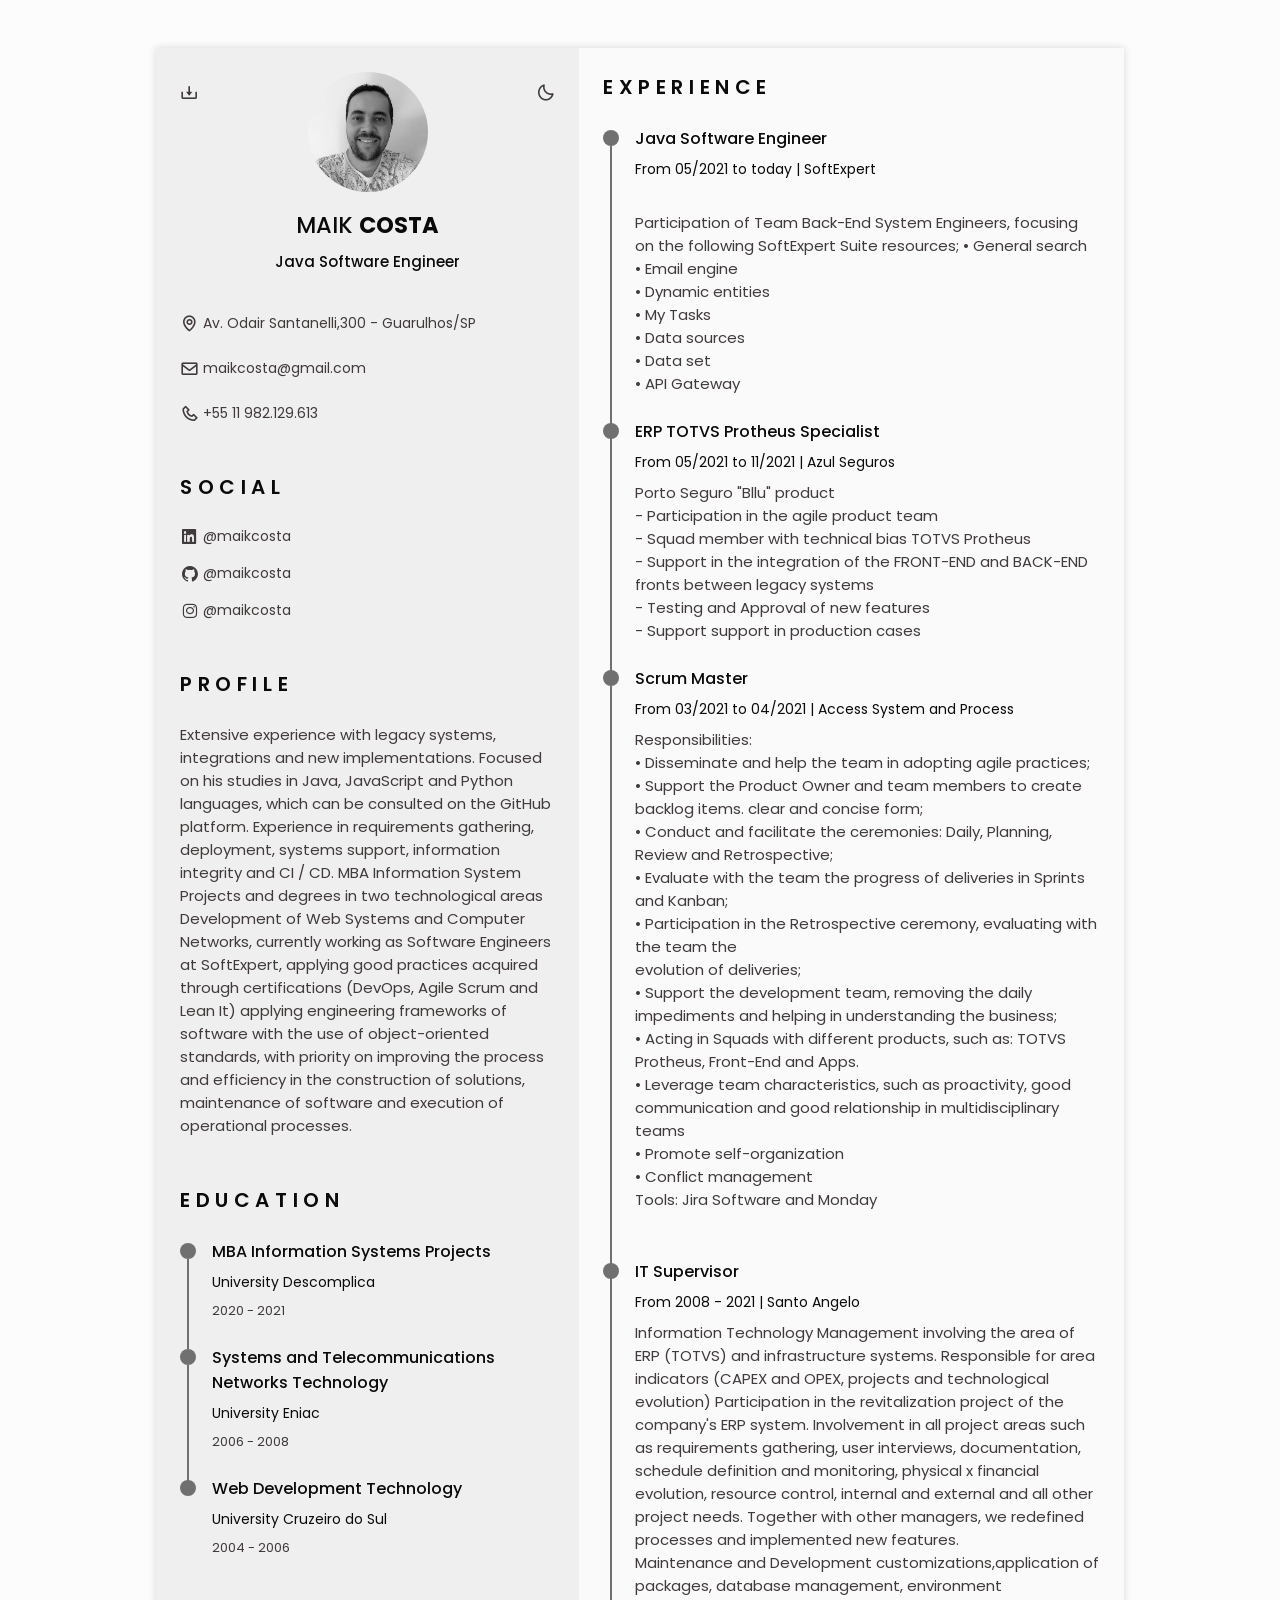
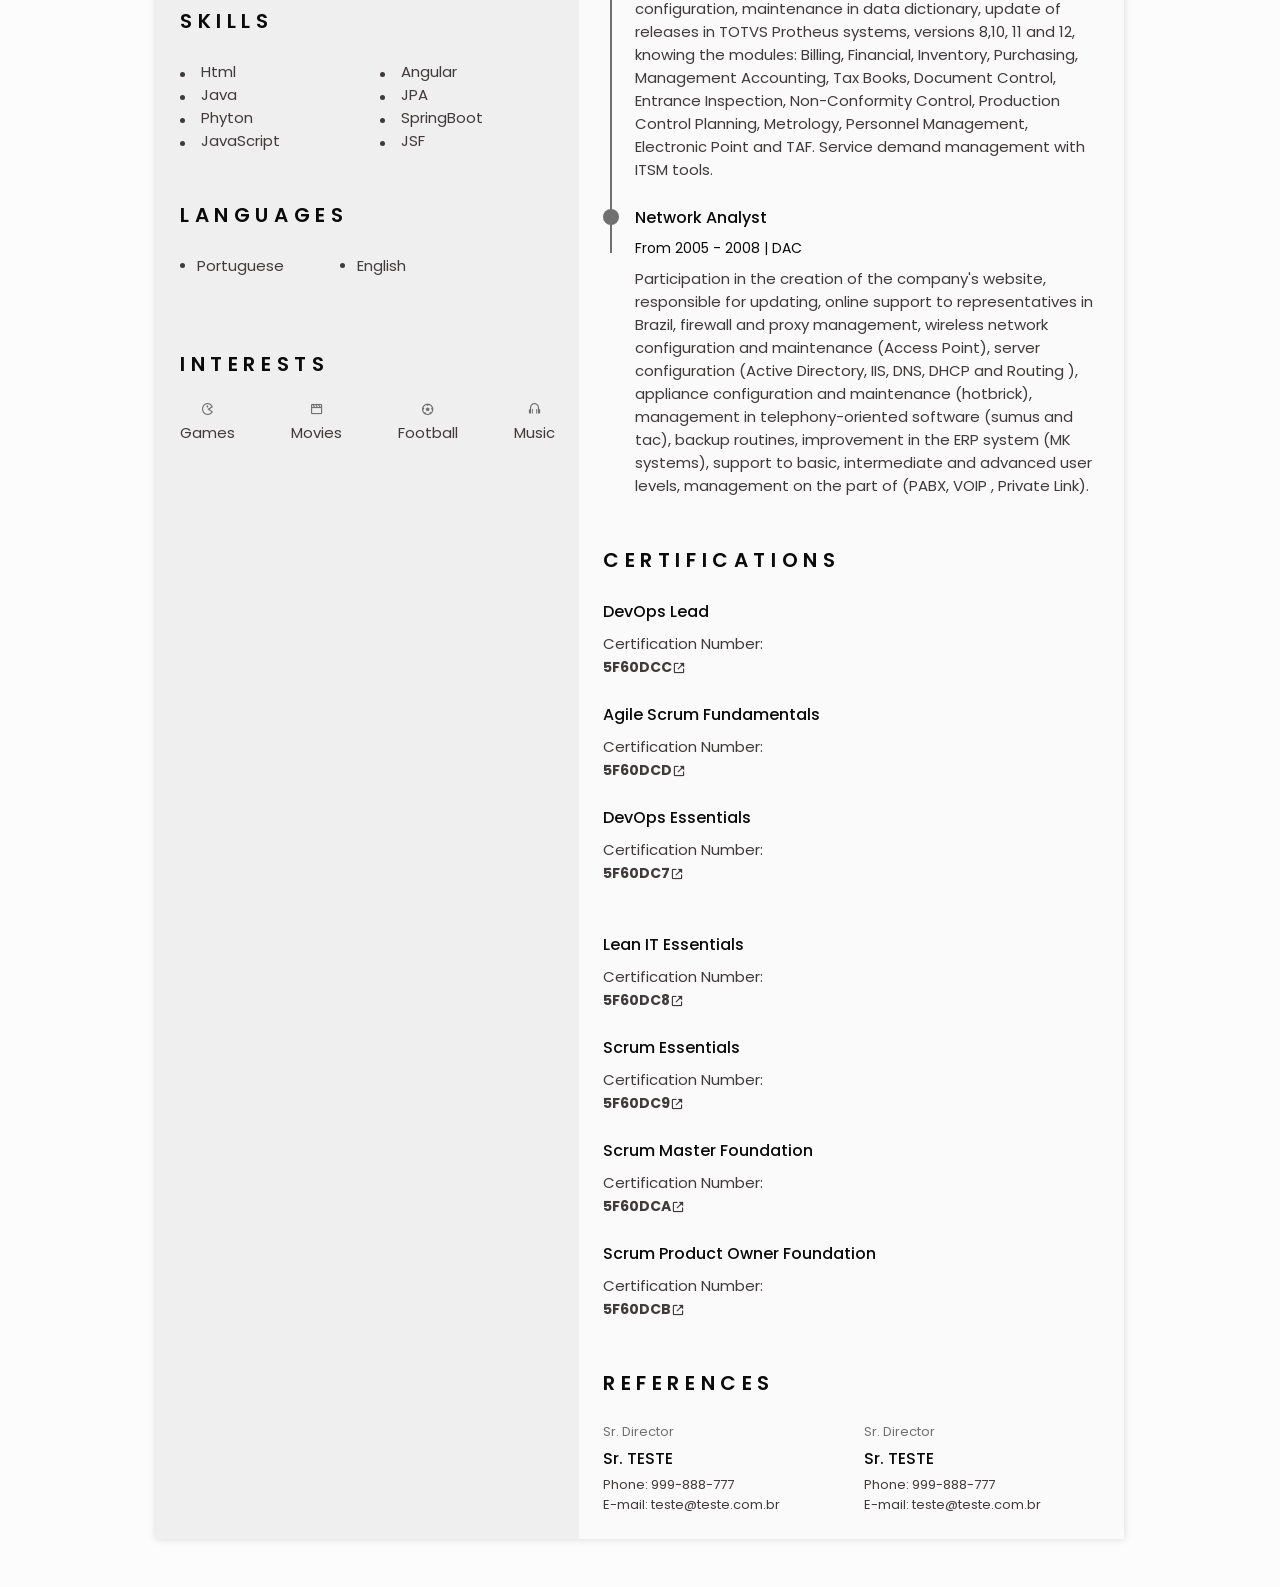
==== index.html @ ed6742fe "Update carrer" ====
<!DOCTYPE html>
<html lang="en">

<head>
    <meta charset="UTF-8">
    <meta name="viewport" content="width=device-width, initial-scale=1.0">

    <!--========== BOX ICONS ==========-->
    <link rel="stylesheet" href="https://cdn.jsdelivr.net/npm/boxicons@latest/css/boxicons.min.css">

    <!--========== CSS ==========-->
    <link rel="stylesheet" href="assets/css/styles.css">

    <title>Maik Costa - Resume</title>
    <link rel="apple-touch-icon-precomposed" sizes="152x152" href="path-to/apple-touch-icon-152x152.png">
    <link rel="icon" type="image/png" href="assets/img/Java.png" sizes="32x32">
    <link rel="shortcut icon" href="assets/img/Java.ico">

    <script type="text/javascript" src="https://cdnjs.cloudflare.com/ajax/libs/jquery/3.6.0/jquery.min.js"></script>
    <script type="text/javascript" src="assets/js/jquery.mfancytitle-0.4.1.min.js"></script>
    <script type="text/javascript">
        jQuery(document).ready(function ($) {
            $.mFancyTitle({
                mftMissYou: true,
                mftMissYouTitle: "Don't forget me, I'll do my best!", // new document title: it will appear when the user leaves your page and open another tab in the browser
                mftTitleMarquee: [false, true],
                mftTitleMarqueeDelay: [500, 1000],
                mftMissYouFavicon: {
                    'apple-touch-icon-precomposed': 'path-to/apple-touch-icon-152x152.png',
                    'icon': 'assets/img/handUp.png',
                    'shortcut icon': 'assets/img/handUp.ico'
                },
                mftFaviconBlink: [true, false],
            });
        });
    </script>
</head>

<body>
    <!--========== HEADER ==========-->
    <header class="l-header" id="header">
        <nav class="nav bd-contaneirer">
            <a href="#" class="nav__logo">Maik</a>
            <div class="nav__menu" id="nav-menu">
                <ul class="nav__list">
                    <li class="nav__item">
                        <a href="#home" class="nav__link active-link">
                            <i class="bx bx-home nav__icon"></i>Home
                        </a>
                    </li>

                    <li class="nav__item">
                        <a href="#profile" class="nav__link">
                            <i class="bx bx-user nav__icon"></i>Profile
                        </a>
                    </li>

                    <li class="nav__item">
                        <a href="#education" class="nav__link">
                            <i class="bx bx-book nav__icon"></i>Education
                        </a>
                    </li>

                    <li class="nav__item">
                        <a href="#skills" class="nav__link">
                            <i class="bx bx-receipt nav__icon"></i>Skills
                        </a>
                    </li>
                    <li class="nav__item">
                        <a href="#experience" class="nav__link">
                            <i class="bx bx-briefcase-alt nav__icon"></i>Experience
                        </a>
                    </li>

                    <li class="nav__item">
                        <a href="#certificates" class="nav__link">
                            <i class="bx bx-award nav__icon"></i>Certificates
                        </a>
                    </li>

                    <li class="nav__item">
                        <a href="#references" class="nav__link">
                            <i class="bx bx-link-external nav__icon"></i>References
                        </a>
                    </li>
                </ul>
            </div>
            <div class="nav__toggle" id="nav-toggle">
                <i class="bx bx-grid-alt"></i>

            </div>

        </nav>
    </header>

    <main class="l-main bd-container">
        <!-- All elements within this div, is generated in PDF -->
        <div class="resume" id="area-cv">
            <div class="resume__left">
                <!--========== HOME ==========-->
                <section class="home" id="home">
                    <div class="home__container section bd-grid">
                        <div class="home__data bd-grid">
                            <img src="assets/img/perfil.jpg" alt="Maik Costa" class="home__img">
                            <h1 class="home__title">MAIK <b>COSTA</b></h1>
                            <h3 class="home__profession">Java Software Engineer</h3>
                            <!-- Button to generate and download the pdf. Available for desktop. -->
                            <div>
                                <a download="" href="assets/pdf/MaikCosta-Resume.pdf"
                                    class="home__button-movil">Download</a>
                            </div>
                        </div>
                        <div class="home_address bd-grid">
                            <span class="home__information">
                                <i class='bx bx-map home__icon'></i>Av. Odair Santanelli,300 - Guarulhos/SP
                            </span>
                            <span class="home__information">
                                <i class='bx bx-envelope home__icon'></i>maikcosta@gmail.com
                            </span>
                            <span class="home__information">
                                <i class='bx bx-phone home__icon'></i>+55 11 982.129.613
                            </span>
                        </div>
                    </div>
                    <!-- Theme change button -->
                    <i class="bx bx-moon change-theme" title="Theme" id="theme-button"></i>

                    <!-- Button to generete and download the pdf. Avaible for desktop-->
                    <i class="bx bx-download generate-pdf" title="Generate PDF" id="resume-button"></i>
                </section>

                <!--========== SOCIAL ==========-->
                <section class="social section">
                    <h2 class="section-title">Social</h2>

                    <div class="social__container bd-grid">
                        <a href="https://www.linkedin.com/in/maikcosta/" target="_blank" class="social__link">
                            <i class="bx bxl-linkedin-square social__icon"></i>@maikcosta
                        </a>
                        <a href="https://github.com/maikcosta" target="_blank" class="social__link">
                            <i class="bx bxl-github social__icon"></i>@maikcosta
                        </a>
                        <a href="https://www.instagram.com/" target="_blank" class="social__link">
                            <i class="bx bxl-instagram social__icon"></i>@maikcosta
                        </a>
                    </div>
                </section>

                <!--========== PROFILE ==========-->
                <section class="profile section" id="profile">
                    <h2 class="section-title">Profile</h2>
                    <p class="profile_description">
                        Extensive experience with legacy systems, integrations and new implementations.
                        Focused on his studies in Java, JavaScript and Python languages, which can be consulted on the GitHub platform.                        
                        Experience in requirements gathering, deployment, systems support, information integrity and CI / CD.
                        MBA Information System Projects and degrees in two technological areas Development of Web Systems and Computer Networks, 
                        currently working as Software Engineers at SoftExpert, applying good practices acquired through certifications 
                        (DevOps, Agile Scrum and Lean It) applying engineering frameworks of software with the use of object-oriented standards, 
                        with priority on improving the process and efficiency in the construction of solutions, maintenance of software and 
                        execution of operational processes.
                    </p>
                </section>
                <!--========== PAGE-BREAK ==========-->
                <div class="html2pdf__page-break"></div>

                <!--========== EDUCATION ==========-->
                <section class="education section" id="education">
                    <h2 class="section-title">Education</h2>

                    <div class="education__container bd-grid">
                        <div class="education__content">
                            <div class="education__time">
                                <span class="education__rounder"></span>
                                <span class="education__line"></span>
                            </div>

                            <div class="education__data bd-grid">
                                <h3 class="education__title">MBA Information Systems Projects</h3>
                                <span class="education__studies">University Descomplica</span>
                                <span class="education__year">2020 - 2021</span>
                            </div>
                        </div>
                        <div class="education__content">
                            <div class="education__time">
                                <span class="education__rounder"></span>
                                <span class="education__line"></span>
                            </div>

                            <div class="education__data bd-grid">
                                <h3 class="education__title">Systems and Telecommunications Networks Technology </h3>
                                <span class="education__studies">University Eniac</span>
                                <span class="education__year">2006 - 2008</span>
                            </div>
                        </div>
                        <div class="education__content">
                            <div class="education__time">
                                <span class="education__rounder"></span>
                                <!-- <span class="education__line"></span> -->
                            </div>

                            <div class="education__data bd-grid">
                                <h3 class="education__title">Web Development Technology </h3>
                                <span class="education__studies">University Cruzeiro do Sul</span>
                                <span class="education__year">2004 - 2006</span>
                            </div>
                        </div>
                    </div>
                </section>


                <!--========== SKILLS  ==========-->
                <section class="skills section" id="skills">
                    <h2 class="section-title">Skills</h2>
                    <div class="skills__content bd-grid">
                        <ul class="skills__data">
                            <li class="skills_name">
                                <span class="skills__circle"></span> Html
                            </li>
                            <li class="skills_name">
                                <span class="skills__circle"></span> Java
                            </li>
                            <li class="skills_name">
                                <span class="skills__circle"></span> Phyton
                            </li>
                            <li class="skills_name">
                                <span class="skills__circle"></span> JavaScript
                            </li>
                        </ul>
                        <ul class="skills__data">
                            <li class="skills_name">
                                <span class="skills__circle"></span> Angular
                            </li>
                            <li class="skills_name">
                                <span class="skills__circle"></span> JPA
                            </li>
                            <li class="skills_name">
                                <span class="skills__circle"></span> SpringBoot
                            </li>
                            <li class="skills_name">
                                <span class="skills__circle"></span> JSF
                            </li>
                        </ul>
                    </div>
                </section>
                <!--========== LANGUAGES ==========-->
                <section class="languages section">
                    <h2 class="section-title">Languages</h2>

                    <div class="languages__container">
                        <ul class="languages__content bd-grid">
                            <li class="languages__name">
                                <span class="languages__circle"></span>Portuguese
                            </li>
                            <li class="languages__name">
                                <span class="languages__circle"></span>English
                            </li>
                        </ul>
                    </div>
                </section>

                <!--========== INTERESTS ==========-->
                <section class="interests section">
                    <h2 class="section-title">Interests</h2>

                    <div class="interests__container bd-grid">
                        <div class="interests__content">
                            <i class="bx bx-game interests__icon"></i>
                            <span class="interests__name">Games</span>
                        </div>
                        <div class="interests__content">
                            <i class="bx bx-movie interests__icon"></i>
                            <span class="interests__name">Movies</span>
                        </div>
                        <div class="interests__content">
                            <i class='bx bx-football interests__icon'></i>
                            <span class="interests__name">Football</span>
                        </div>
                        <div class="interests__content">
                            <i class="bx bx-headphone interests__icon"></i>
                            <span class="interests__name">Music</span>
                        </div>
                    </div>
                </section>

            </div>

            <div class="resume__right">
                <!--========== EXPERIENCE ==========-->
                <section class="experience section" id="experience">
                    <h2 class="section-title">Experience</h2>

                    <div class="experience__container bd-grid">
                        <div class="experience__content">
                            <div class="experience__time">
                                <span class="experience__rounder"></span>
                                <span class="experience__line"></span>
                            </div>

                            <div class="experience__data bd-grid">
                                <h3 class="experience__title">Java Software Engineer</h3>
                                <span class="experience__company">From 05/2021 to today | SoftExpert</span>
                                <p class="experience__description"><br>
                                    Participation of Team Back-End System Engineers, focusing on the following SoftExpert Suite resources;
                                    • General search<br>
                                    • Email engine<br>
                                    • Dynamic entities<br>
                                    • My Tasks<br>
                                    • Data sources<br>
                                    • Data set<br>
                                    • API Gateway<br></p>
                            </div>
                        </div>
                        <div class="experience__content">
                            <div class="experience__time">
                                <span class="experience__rounder"></span>
                                <span class="experience__line"></span>
                            </div>

                            <div class="experience__data bd-grid">
                                <h3 class="experience__title">ERP TOTVS Protheus Specialist</h3>
                                <span class="experience__company">From 05/2021 to 11/2021 | Azul Seguros</span>
                                <p class="experience__description">Porto Seguro "Bllu" product <br>
                                    - Participation in the agile product team<br>
                                    - Squad member with technical bias TOTVS Protheus<br>
                                    - Support in the integration of the FRONT-END and BACK-END fronts between legacy
                                    systems<br>
                                    - Testing and Approval of new features<br>
                                    - Support support in production cases<br></p>
                            </div>
                        </div>
                        <div class="experience__content">
                            <div class="experience__time">
                                <span class="experience__rounder"></span>
                                <span class="experience__line"></span>
                            </div>

                            <div class="experience__data bd-grid">
                                <h3 class="experience__title">Scrum Master</h3>
                                <span class="experience__company">From 03/2021 to 04/2021 | Access System and
                                    Process</span>
                                <p class="experience__description">Responsibilities:<br>
                                    • Disseminate and help the team in adopting agile practices;<br>
                                    • Support the Product Owner and team members to create backlog items.
                                    clear and concise form;<br>
                                    • Conduct and facilitate the ceremonies: Daily, Planning, Review and
                                    Retrospective;<br>
                                    • Evaluate with the team the progress of deliveries in Sprints and Kanban;<br>
                                    • Participation in the Retrospective ceremony, evaluating with the team the<br>
                                    evolution of
                                    deliveries;<br>
                                    • Support the development team, removing the daily impediments and helping
                                    in understanding the business;<br>
                                    • Acting in Squads with different products, such as: TOTVS Protheus, Front-End and
                                    Apps.<br>
                                    • Leverage team characteristics, such as proactivity, good communication and good
                                    relationship in multidisciplinary teams<br>
                                    • Promote self-organization<br>
                                    • Conflict management<br>
                                    Tools: Jira Software and Monday</p>
                            </div>
                        </div>
                        <!--========== PAGE-BREAK ==========-->
                        <div class="html2pdf__page-break"></div>

                        <div class="experience__content">
                            <div class="experience__time">
                                <span class="experience__rounder"></span>
                                <span class="experience__line"></span>
                            </div>

                            <div class="experience__data bd-grid">
                                <h3 class="experience__title">IT Supervisor</h3>
                                <span class="experience__company">From 2008 - 2021 | Santo Angelo</span>
                                <p class="experience__description">Information Technology Management involving the area
                                    of ​​ERP (TOTVS) and infrastructure systems. Responsible for area indicators (CAPEX
                                    and OPEX, projects and technological evolution) Participation in the revitalization
                                    project of the company's ERP system. Involvement in all project areas such as
                                    requirements gathering, user interviews, documentation, schedule definition and
                                    monitoring, physical x financial evolution, resource control, internal and external
                                    and all other project needs. Together with other managers, we redefined processes
                                    and implemented new features.<br>
                                    Maintenance and Development customizations,application of packages, database
                                    management, environment configuration, maintenance
                                    in data dictionary, update of releases in TOTVS Protheus systems, versions 8,10, 11
                                    and 12, knowing the modules: Billing, Financial, Inventory, Purchasing, Management
                                    Accounting, Tax Books, Document Control, Entrance Inspection, Non-Conformity
                                    Control, Production Control Planning, Metrology, Personnel Management, Electronic
                                    Point and TAF. Service demand management with ITSM tools.</p>
                            </div>
                        </div>
                        <div class="experience__content">
                            <div class="experience__time">
                                <span class="experience__rounder"></span>
                                <!--<span class="experience__line"></span>-->
                            </div>

                            <div class="experience__data bd-grid">
                                <h3 class="experience__title">Network Analyst</h3>
                                <span class="experience__company">From 2005 - 2008 | DAC</span>
                                <p class="experience__description">Participation in the creation of the company's
                                    website, responsible for updating, online support to representatives in Brazil,
                                    firewall and proxy management, wireless network configuration and maintenance
                                    (Access Point), server configuration (Active Directory, IIS, DNS, DHCP and Routing
                                    ), appliance configuration and maintenance (hotbrick), management in
                                    telephony-oriented software (sumus and tac), backup routines, improvement in the ERP
                                    system (MK systems), support to basic, intermediate and advanced user levels,
                                    management on the part of (PABX, VOIP , Private Link).</p>
                            </div>
                        </div>
                    </div>
                </section>

                <!--========== CERTIFICATES ==========-->
                <section class="certificate section" id="certificates">
                    <h2 class="section-title">Certifications</h2>

                    <div class="certificate__container bd-grid">
                        <div class="certificate__content">
                            <h3 class="certificate__title">DevOps Lead</h3>
                            <p class="certiticate__description">Certification Number:</p>
                            <a href="https://www.credential.net/73d88633-5160-4819-aed3-43fbea3b480f" target="_blank"
                                class="certificate__link">5F60DCC <i class='bx bx-link-external'></i></a>
                        </div>
                        <div class="certificate__content">
                            <h3 class="certificate__title">Agile Scrum Fundamentals</h3>
                            <p class="certiticate__description">Certification Number:</p>
                            <a href="https://www.credential.net/7652852a-56a5-4d0d-8954-be75933844c5" target="_blank"
                                class="certificate__link">5F60DCD <i class='bx bx-link-external'></i></a>
                        </div>
                        <div class="certificate__content">
                            <h3 class="certificate__title">DevOps Essentials</h3>
                            <p class="certiticate__description">Certification Number:</p>
                            <a href="https://www.credential.net/ba3279d9-b5e5-4668-beed-f986f3ee4c23" target="_blank"
                                class="certificate__link">5F60DC7 <i class='bx bx-link-external'></i></a>
                        </div>

                        <!--========== PAGE-BREAK ==========-->
                        <div class="html2pdf__page-break"></div>

                        <div class="certificate__content">
                            <h3 class="certificate__title">Lean IT Essentials</h3>
                            <p class="certiticate__description">Certification Number:</p>
                            <a href="https://www.credential.net/92756c05-a94e-4444-b186-2601677aefe4" target="_blank"
                                class="certificate__link">5F60DC8 <i class='bx bx-link-external'></i></a>
                        </div>
                        <div class="certificate__content">
                            <h3 class="certificate__title">Scrum Essentials</h3>
                            <p class="certiticate__description">Certification Number:</p>
                            <a href="https://www.credential.net/89dfa65b-b356-4dfe-ab56-0ecaeba75a9a" target="_blank"
                                class="certificate__link">5F60DC9 <i class='bx bx-link-external'></i></a>
                        </div>
                        <div class="certificate__content">
                            <h3 class="certificate__title">Scrum Master Foundation</h3>
                            <p class="certiticate__description">Certification Number:</p>
                            <a href="https://www.credential.net/7cbc6e70-d3a2-4099-930f-656242ab8d6e" target="_blank"
                                class="certificate__link">5F60DCA <i class='bx bx-link-external'></i></a>
                        </div>
                        <div class="certificate__content">
                            <h3 class="certificate__title">Scrum Product Owner Foundation</h3>
                            <p class="certiticate__description">Certification Number:</p>
                            <a href="https://www.credential.net/8d1b569e-2e95-44ec-a179-eebfffbad5aa" target="_blank"
                                class="certificate__link">5F60DCB <i class='bx bx-link-external'></i></a>
                        </div>
                    </div>
                </section>

                <!--========== REFERENCES ==========-->
                <section class="references section" id="references">
                    <h2 class="section-title">References</h2>

                    <div class="references__container bd-grid">
                        <div class="references__content bd-grid">
                            <span class="references__subtitle">Sr. Director</span>
                            <h3 class="references__title">Sr. TESTE</h3>
                            <ul class="references__contact">
                                <li>Phone: 999-888-777</li>
                                <li>E-mail: teste@teste.com.br</li>
                            </ul>
                        </div>
                        <div class="references__content bd-grid">
                            <span class="references__subtitle">Sr. Director</span>
                            <h3 class="references__title">Sr. TESTE</h3>
                            <ul class="references__contact">
                                <li>Phone: 999-888-777</li>
                                <li>E-mail: teste@teste.com.br</li>
                            </ul>
                        </div>
                    </div>
                </section>
            </div>
        </div>
    </main>

    <!--========== SCROLL TOP ==========-->
    <a href="#" class="scrolltop" id="scroll-top">
        <i class="bx bx-up-arrow-alt scrolltop__icon"></i>
    </a>

    <!--========== HTML2PDF ==========-->
    <script src="assets/js/html2pdf.bundle.min.js"></script>

    <!--========== MAIN JS ==========-->
    <script src="assets/js/main.js"></script>
</body>

</html>
---- assets/css/styles.css ----
/*===== GOOGLE FONTS =====*/
@import url('https://fonts.googleapis.com/css2?family=Poppins:wght@400;500;600&display=swap');

/*===== VARIABLES CSS =====*/
:root {
  --header-height: 3rem;
  
  /*========== Colors ==========*/
  --title-color: #0B0A0A;
  --text-color: #403A3A;
  --text-color-light: #707070;
  --container-color: #FAFAFA;
  --container-color-alt: #F0EFEF;
  --body-color: #FCFCFC;

  /*========== Font and typography ==========*/
  --body-font: 'Poppins', sans-serif;
  --h1-font-size: 1.5rem;
  --h2-font-size: 1.25rem;
  --h3-font-size: 1rem;
  --normal-font-size: .938rem;
  --small-font-size: .875rem;
  --smaller-font-size: .813rem;

  /*========== Font weight ==========*/
  --font-medium: 500;
  --font-semi-bold: 600;

  /*========== Margenes ==========*/
  --mb-1: .5rem;
  --mb-2: 1rem;
  --mb-3: 1.5rem;

  /*========== z index ==========*/
  --z-tooltip: 10;
  --z-fixed: 100;
}

/*========== BASE ==========*/
*,::before,::after{
  box-sizing: border-box;
}

html{
  scroll-behavior: smooth;

}


/*========== Variables Dark theme ==========*/
body.dark-theme{
  --title-color: #F2F2F2;
  --text-color: #BFBFBF;
  --container-color: #212121;
  --container-color-alt: #181616;
  --body-color: #2B2B2B;
}

/*========== Button Dark/Light ==========*/
.change-theme{
  position: absolute;
  right: 0;
  top: 2.2rem;
  display: flex;
  color: var(--text-color);
  font-size: 1.2rem;
  cursor: pointer;
}

.change-theme:hover{
  color: var(--title-color);
}

/*========== Font size variables to scale cv ==========*/
body.scale-cv{
  --h1-font-size: .938rem;
  --h2-font-size: .938rem;
  --h3-font-size: .875rem;
  --normal-font-size: .813rem;
  --small-font-size: .75rem;
  --smaller-font-size: .688rem;
}

/*========== Generate PDF button ==========*/
.generate-pdf{
  display: none;
  position: absolute;
  top: 2.2rem;
  left: 0;
  font-size: 1.2rem;
  color: var(--text-color);
  cursor: pointer;
}

.generate-pdf:hover{
  color: var(--title-color);
}


/*========== Classes modified to reduce size and print on A4 sheet ==========*/
.scale-cv .change-theme,
.scale-cv .generate-pdf{
  display: none;
}

.scale-cv .bd-container{
  max-width: 595px;
}

.scale-cv .section{
  padding: 1.5rem 0 .80rem;
}

.scale-cv .section-title{
  margin-bottom: .75rem;
}

.scale-cv .resume__left,
.scale-cv .resume__right{
  padding: 0 1rem;
}

.scale-cv .home__img{
  width: 90px;
  height: 90px;
}

.scale-cv .home__container{
  gap: 1.5rem;
}

.scale-cv .home__data{
  gap: .25rem;
}

.scale-cv .home__address,
.scale-cv .social__container{
  gap: .75rem;
}

.scale-cv .home__icon,
.scale-cv .social__icon,
.scale-cv .interests__icon{
  font-size: 1rem;
}

.scale-cv .education__container,
.scale-cv .experience__container,
.scale-cv .certificate__container{
  gap: 1rem;
}

.scale-cv .education__time,
.scale-cv .experience__time{
  padding-right: .5rem;
}

.scale-cv .education__rounder,
.scale-cv .experience__rounder{
  width: 11px;
  height: 11px;
  margin-top: .22rem;
}

.scale-cv .education__line,
.scale-cv .experience__line{
  width: 1px;
  height: 110%;
  transform: translate(5px, 0);
}

.scale-cv .education__data,
.scale-cv .experience__data{
  gap: .25rem;
}

.scale-cv .skills__name{
  margin-bottom: var(--mb-1);
}

.scale-cv .interests__container{
  column-gap: 2.5rem;
}



body{
  margin: 0 0 var(--header-height) 0;
  padding: 0;
  font-family: var(--body-font);
  font-size: var(--normal-font-size);
  background-color: var(--body-color);
  color: var(--text-color);
}

h1,h2,h3,ul,p{
  margin: 0;
}

h1,h2,h3{
  color: var(--title-color);
  font-weight: var(--font-medium);
}

ul{
  padding: 0;
  list-style: none;  
}
a{
  text-decoration: none;

}
img{
  max-width: 100%;
  height: auto;
}

/*========== CLASS CSS ==========*/
.section{
  padding: 1.5rem 0;
}

.section-title{
  font-size: var(--h2-font-size);
  color: var(--title-color);
  font-weight: var(--font-semi-bold);
  text-transform: uppercase;
  letter-spacing: .35rem;
  text-align: center;
  margin-bottom: var(--mb-3);
}

/*========== LAYOUT ==========*/
.bd-container{
  max-width: 968px;
  width: calc(100% - 3rem);
  margin-left: var(--mb-3);
  margin-right: var(--mb-3);
}

.bd-grid{
  display: grid;
  gap: 1.5rem;
}

.l-header{
  width: 100%;
  position: fixed;
  bottom: 0;
  left: 0;
  z-index: var(--z-fixed);
  background-color: var(--body-color);
  box-shadow: 0 -1px 4px rgba(0,0,0,.1);
  transition: .3s;
}


/*========== NAV ==========*/
.nav{
  height: var(--header-height);
  display: flex;
  justify-content: space-between;
  align-items: center;
}

@media screen and (max-width: 968px){
  .nav__menu{
    position: fixed;
    bottom: -100% ;
    left: 0;
    width: 100%;
    padding: 2rem 1.5rem;
    background-color: var(--body-color);
    box-shadow: 0 1px 4px rgba(0,0,0,.1);
    border-radius: 1rem 1 rem 0 0;
    z-index: var(--z-fixed);
    transition: .3s;
  }
}

.nav__logo,
.nav__toggle{
  color: var(--title-color);
  font-weight: var(--font-medium);
}

.nav__toggle{
  font-size: 1.2rem;
  cursor: pointer;
}

.nav__item{
  text-align: center;
}

.nav__list{
  display: grid;
  grid-template-columns: repeat(3, 1fr);
  gap: 2rem;
}

.nav__link{
  display:flex;
  flex-direction: column;
  font-size: var(--small-font-size);
  color: var(--text-color-light);
  font-weight: var(--font-medium);
}

.nav__link:hover{
  color: var(--title-color);
}

.nav__icon{
  font-size: 1.2rem;
  margin-bottom: var(--mb-1);
}

/* Show menu */
.show-menu{
  bottom: var(--header-height);
}
/* Active menu link */
.active-link{
  color: var(--title-color);
}

/*========== HOME ==========*/
.home{
  position: relative;
}

.home__container{
  gap: 3rem;
}

.home__data{
  gap: .5rem;
  text-align: center;
}

.home__img{
  width: 120px;
  height: 120px;
  border-radius: 50%;
  justify-self: center;
  margin-bottom: var(--mb-1);
}

.home_title{
  font-size: var(--normal-font-size);
}

.home__profession{
  font-size: var(--normal-font-size);
  margin-bottom: var(--mb-1);
}

.home__address{
  gap: 1rem;
}

.home__information{
  display: flex;
  align-items: center;
  font-size: var(--small-font-size);
}

.home__icon{
  font-size: 1.2rem;
  margin-right: .25rem;
}

.home__button-movil{
  display: inline-block;
  border: 2px solid var(--text-color);
  color: var(--title-color);
  padding: 1rem 2rem;
  border-radius: .25rem;
  transition: .3s;
  font-weight: var(--font-medium);
  margin-top: var(--mb-3);
}

.home__buton-movil:hover{
  background-color: var(--text-color);
  color: var(--container-color);
}
/*========== SOCIAL ==========*/
.social__container{
  grid-template-columns: max-content;
  gap: 1rem;
}

.social__link{
  display: inline-flex;
  align-items: center;
  font-size: var(--small-font-size);
  color: var(--text-color);
}

.social__link:hover{
  color: var(--title-color);
}
.social__icon{
  font-size: 1.2rem;
  margin-right: .25rem;
}

/*========== PROFILE ==========*/
.profile__description{
  text-align: center;
}

/*========== EDUCATION AND EXPERIENCE ==========*/
.education__content,
.experience__content{
  display: flex;
}

.education__time,
.experience__time{
  padding-right: 1rem;
}

.education__rounder,
.experience__rounder{
  position: relative;
  display: block;
  width: 16px;
  height: 16px;
  background-color: var(--text-color-light);
  border-radius: 50%;
  margin-top: .25rem;
}
.education__line,
.experience__line{
  display: block;
  width: 2px;
  height: 110%;
  background-color: var(--text-color-light);
  transform: translate(7px,0);
}

.education__data,
.experience__data{
  gap: .5rem;
}

.education__title,
.experience__title{
  font-size: var(--h3-font-size);
}

.education__studies,
.experience__company{
  font-size: var(--small-font-size);
  color: var(--title-color);  
}

.education__year{
  font-size: var(--smaller-font-size);
}



/*========== SKILLS AND LANGUAGES ==========*/
.skills__content,
.languages__content{
  grid-template-columns: repeat(2, 1fr);
}

.languages__content{
  gap: 0;
}

.skills__name,
.languages__name{
  display: flex;
  align-items: center;
  margin-bottom: var(--mb-3);
}

.skills__circle,
.languages__circle{
  display: inline-block;
  width: 5px;
  height: 5px;
  background-color: var(--text-color);
  border-radius: 50%;
  margin-right: .75rem;
}



/*========== CERTIFICATES ==========*/
.certificate__title{
  font-size: var(--h3-font-size);
  margin-bottom: var(--mb-1) ;
}

.certificate__link{
  display: inline-flex;
  align-items: center;
  font-size: var(--small-font-size);
  color: var(--text-color);
  font-weight: bold;
}

/*========== REFERENCES ==========*/
.references__content{
  gap: .25rem;
}

.references__subtitle{
  color: var(--text-color-light);
}

.references__subtitle,
.references__contact{
  font-size: var(--smaller-font-size);
}

.references__title{
  font-size: var(--h3-font-size);
}

/*========== INTERESTS ==========*/
.interests__container{
  grid-template-columns: repeat(2, 1fr);
  margin-top: var(--mb-2);
}

.interests__content{
  display: flex;
  flex-direction: column;
  align-items: center;
}

.interests__icon{
  font-size: .85rem;
  color: var(--text-color-light);
  margin-bottom: .25rem;
}
/* Scroll top */
.scrolltop{
  position: fixed;
  right: 1rem;
  bottom: -20%;
  display: flex;
  justify-content: center;
  align-items: center;
  padding: .3rem;
  background-color: var(--container-color-alt);
  border-radius: .4rem;
  z-index: var(--z-tooltip);
  transition: .4s;
  /*visibility: hidden;*/
}

.scrolltop__icon{
  font-size: 1.2rem;
  color: var(--text-color);
}

.show-scroll{
  visibility: visible;
  bottom: 5rem;

}
/*========== MEDIA QUERIES ==========*/
/* For small devices, menu two columns */
@media screen and (max-width: 320px){
  .nav__list{
    grid-template-columns: repeat(2, 1fr);
    gap: 1rem .5rem;
  }
}

/* Classes modified for large screen size */
@media screen and (min-width: 968px){
  body{
    margin: 3rem 0;
  }
  .bd-container{
    margin-left: auto;
    margin-right: auto;
  }
  .l-header,
  .scrolltop{
    display: none;
  }
  
  .resume{
    display: grid;
    grid-template-columns: .5fr 1fr;
    background-color: var(--container-color);
    box-shadow: 0 0 8px rgba(13,12,12,.15);
  }

  .resume__left{
    background-color: var(--container-color-alt);
  }

  .resume__left,
  .resume__right{
    padding: 0 1.5rem;
  }

  .generate-pdf{
    display: inline-block;
  }

  .section-title,
  .profile__description{
    text-align: initial;
  }

  .home__container{
    gap: 1.5rem;
  }

  .home__button-movil{
    display: none;
  }

  .references__container{
    grid-template-columns: repeat(2, 1fr);
  }

.languages__content{
  grid-template-columns: repeat(3, max-content);
  column-gap: 3.5rem;
}

.interests__container{
  grid-template-columns: repeat(4, max-content);
  column-gap: 3.5rem;
}

}
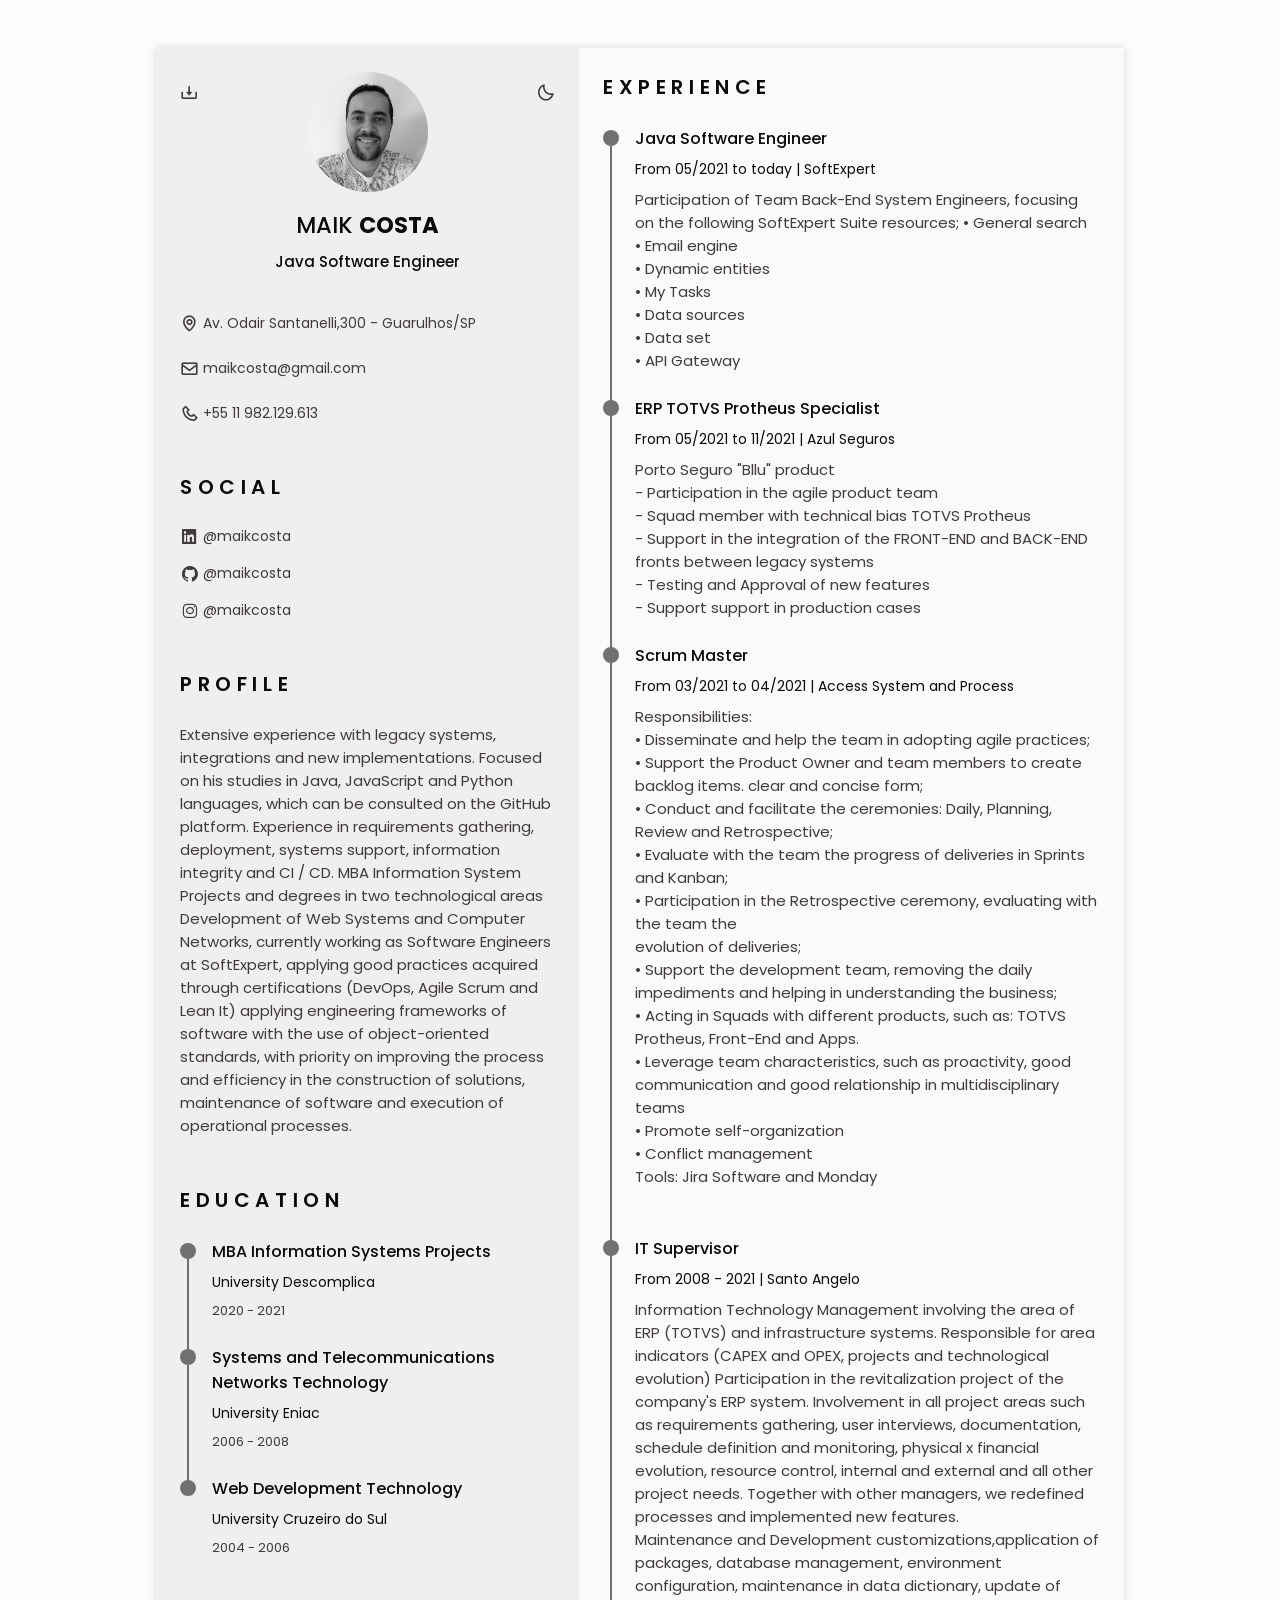
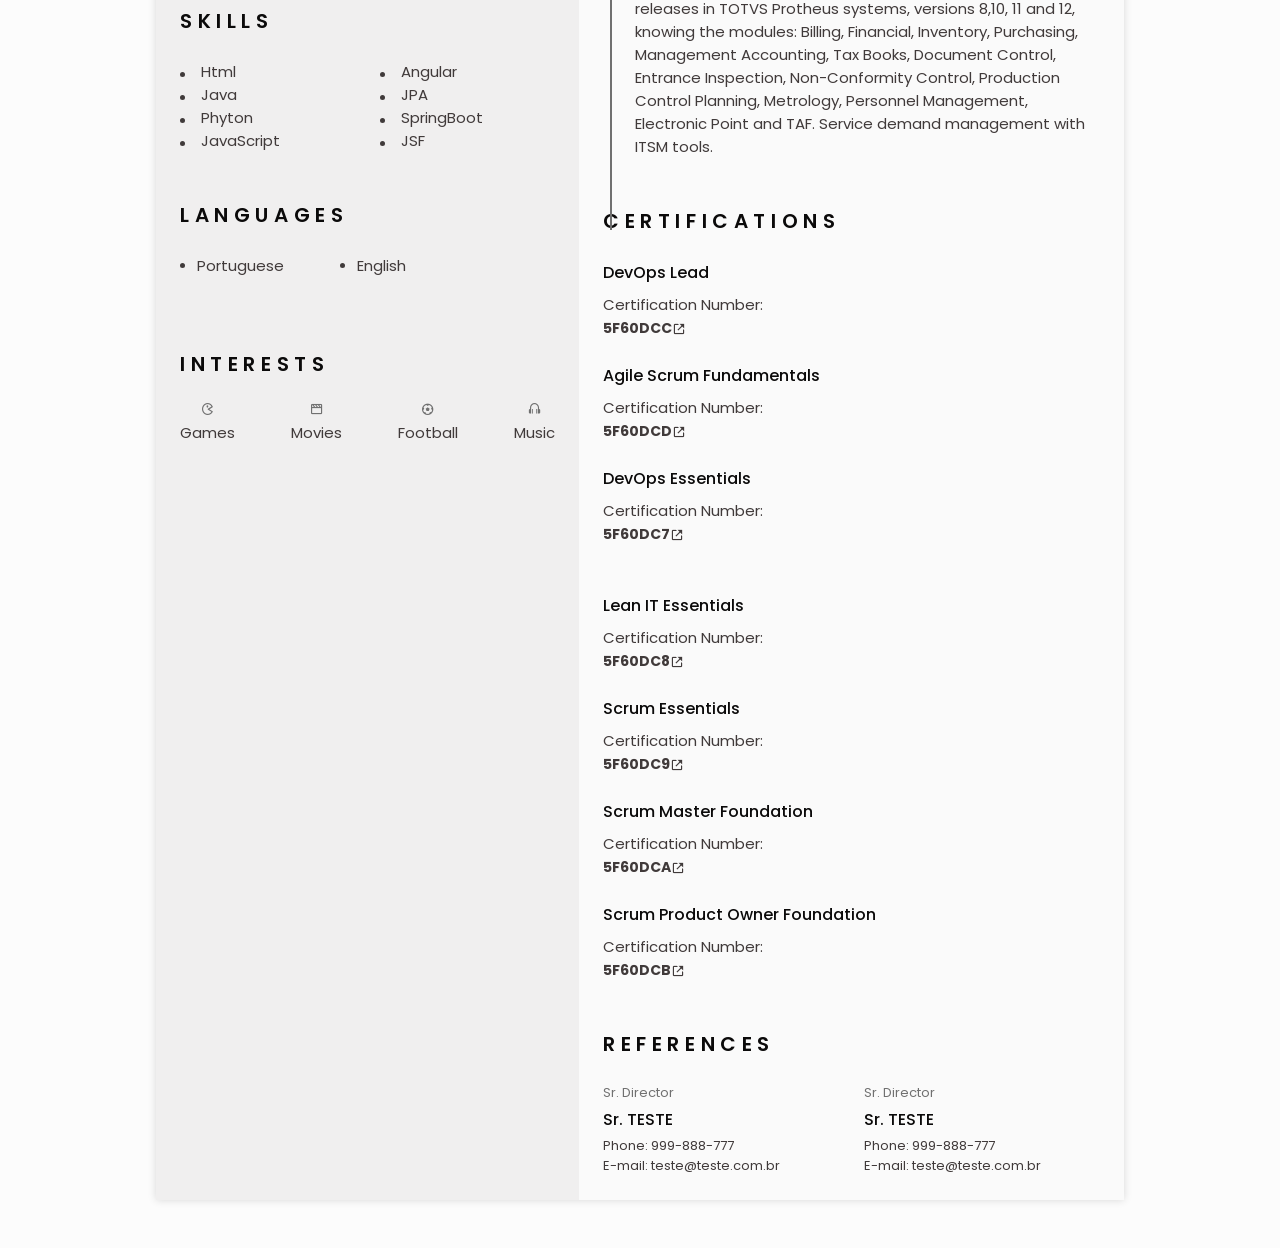
==== commit f760c7c1: "Remove first eperience" ====
--- a/index.html
+++ b/index.html
@@ -299,7 +299,7 @@
                             <div class="experience__data bd-grid">
                                 <h3 class="experience__title">Java Software Engineer</h3>
                                 <span class="experience__company">From 05/2021 to today | SoftExpert</span>
-                                <p class="experience__description"><br>
+                                <p class="experience__description">
                                     Participation of Team Back-End System Engineers, focusing on the following SoftExpert Suite resources;
                                     • General search<br>
                                     • Email engine<br>
@@ -388,25 +388,6 @@
                                     Point and TAF. Service demand management with ITSM tools.</p>
                             </div>
                         </div>
-                        <div class="experience__content">
-                            <div class="experience__time">
-                                <span class="experience__rounder"></span>
-                                <!--<span class="experience__line"></span>-->
-                            </div>
-
-                            <div class="experience__data bd-grid">
-                                <h3 class="experience__title">Network Analyst</h3>
-                                <span class="experience__company">From 2005 - 2008 | DAC</span>
-                                <p class="experience__description">Participation in the creation of the company's
-                                    website, responsible for updating, online support to representatives in Brazil,
-                                    firewall and proxy management, wireless network configuration and maintenance
-                                    (Access Point), server configuration (Active Directory, IIS, DNS, DHCP and Routing
-                                    ), appliance configuration and maintenance (hotbrick), management in
-                                    telephony-oriented software (sumus and tac), backup routines, improvement in the ERP
-                                    system (MK systems), support to basic, intermediate and advanced user levels,
-                                    management on the part of (PABX, VOIP , Private Link).</p>
-                            </div>
-                        </div>
                     </div>
                 </section>
 
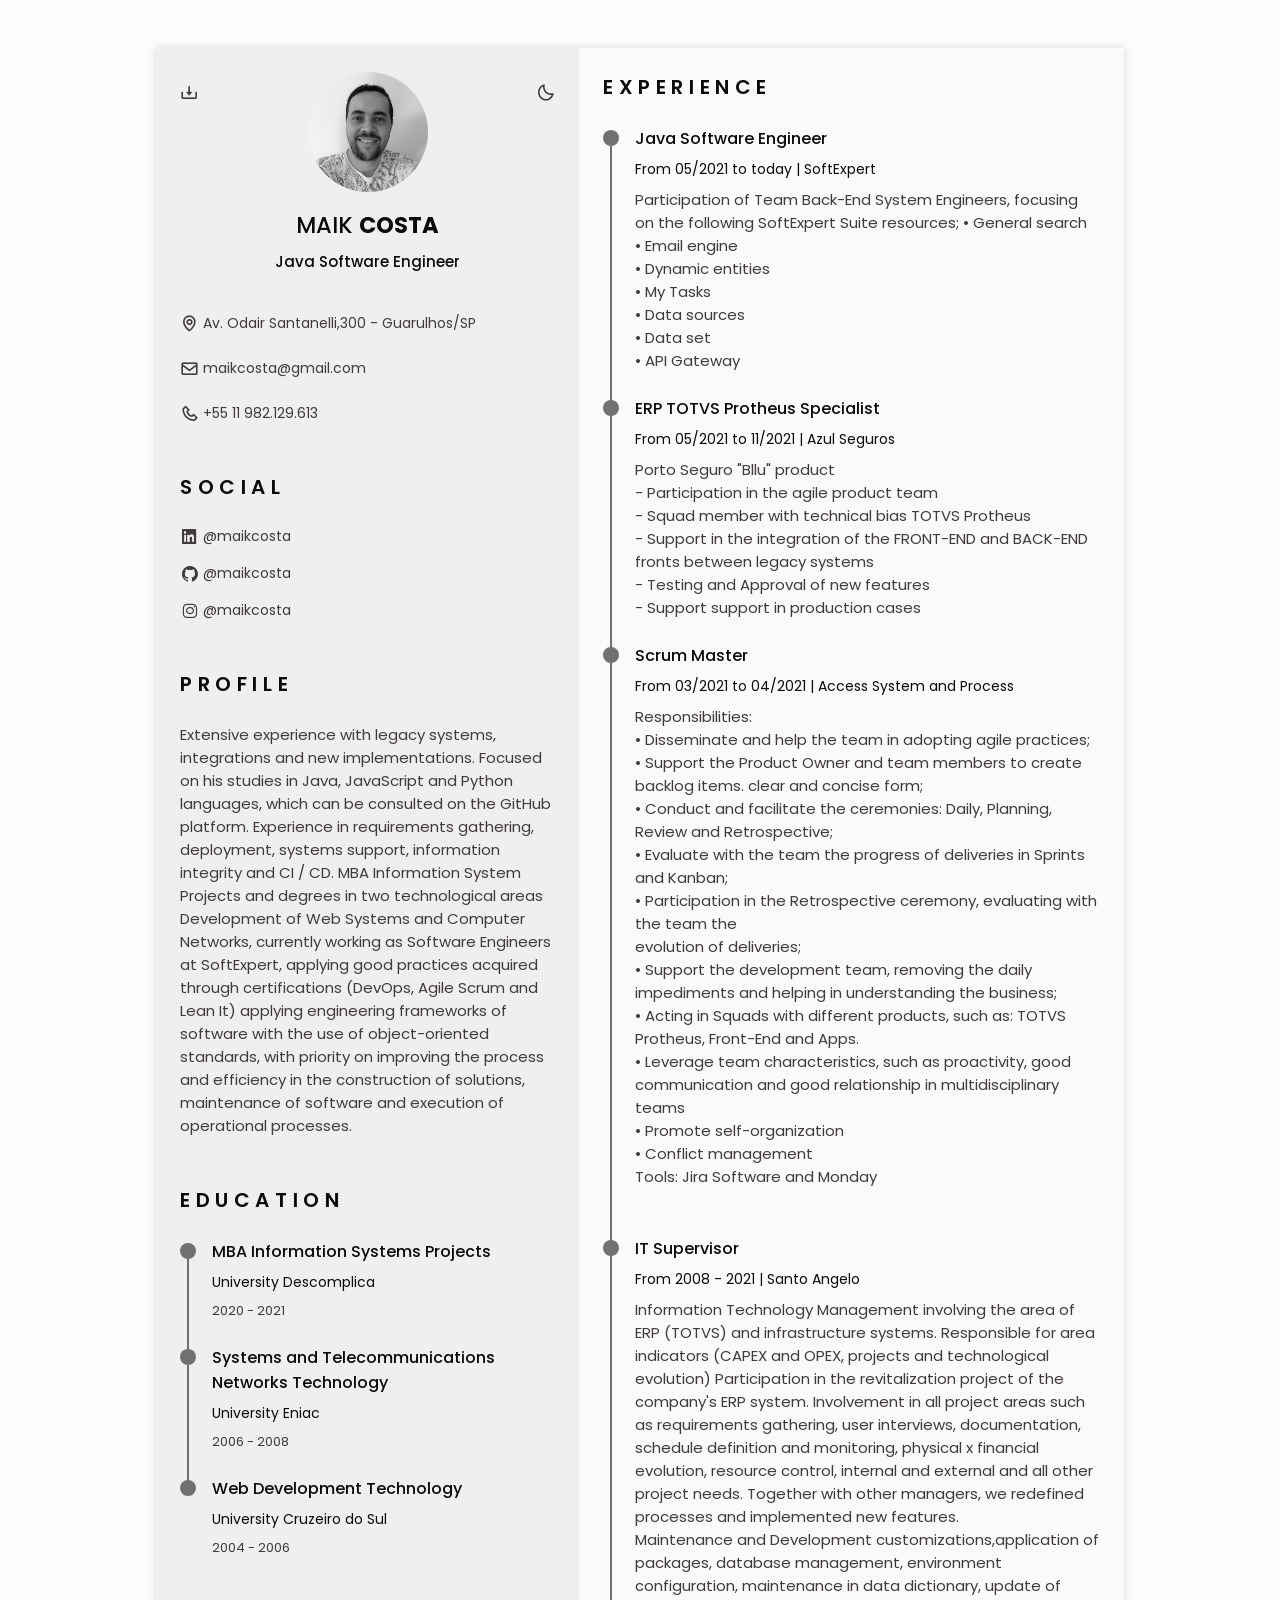
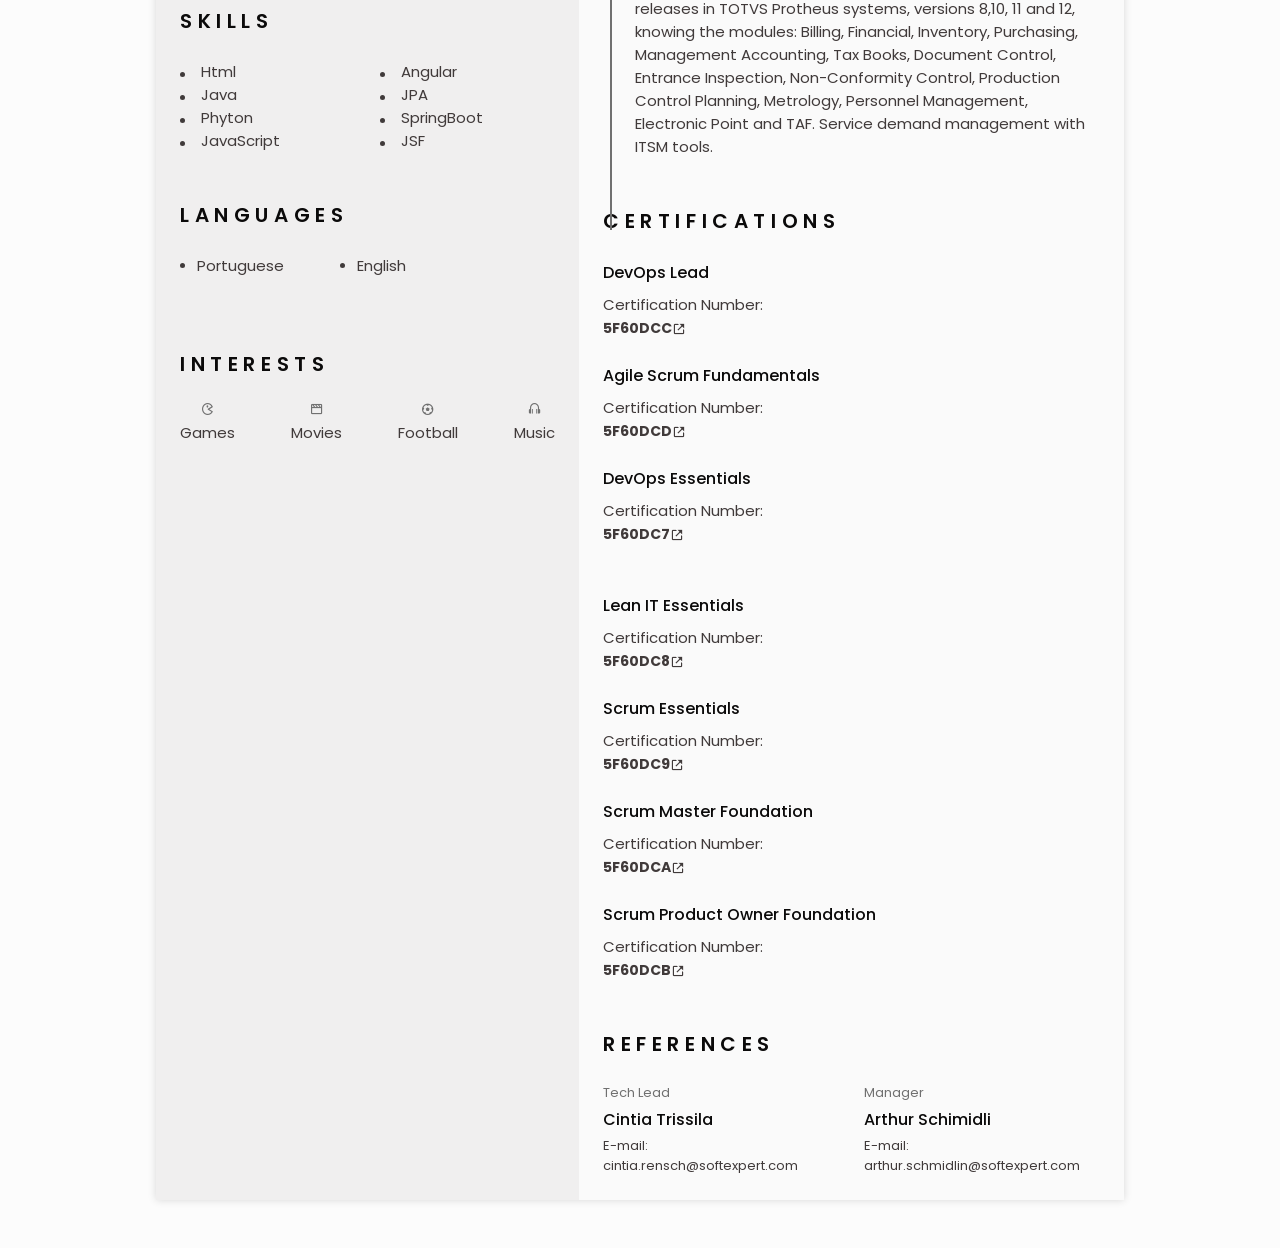
==== commit 8653dffa: "Update References" ====
--- a/index.html
+++ b/index.html
@@ -414,7 +414,6 @@
                             <a href="https://www.credential.net/ba3279d9-b5e5-4668-beed-f986f3ee4c23" target="_blank"
                                 class="certificate__link">5F60DC7 <i class='bx bx-link-external'></i></a>
                         </div>
-
                         <!--========== PAGE-BREAK ==========-->
                         <div class="html2pdf__page-break"></div>
 
@@ -451,19 +450,17 @@
 
                     <div class="references__container bd-grid">
                         <div class="references__content bd-grid">
-                            <span class="references__subtitle">Sr. Director</span>
-                            <h3 class="references__title">Sr. TESTE</h3>
+                            <span class="references__subtitle">Tech Lead</span>
+                            <h3 class="references__title">Cintia Trissila</h3>
                             <ul class="references__contact">
-                                <li>Phone: 999-888-777</li>
-                                <li>E-mail: teste@teste.com.br</li>
+                                <li>E-mail: cintia.rensch@softexpert.com</li>
                             </ul>
                         </div>
                         <div class="references__content bd-grid">
-                            <span class="references__subtitle">Sr. Director</span>
-                            <h3 class="references__title">Sr. TESTE</h3>
+                            <span class="references__subtitle">Manager</span>
+                            <h3 class="references__title">Arthur Schimidli</h3>
                             <ul class="references__contact">
-                                <li>Phone: 999-888-777</li>
-                                <li>E-mail: teste@teste.com.br</li>
+                                <li>E-mail: arthur.schmidlin@softexpert.com</li>
                             </ul>
                         </div>
                     </div>
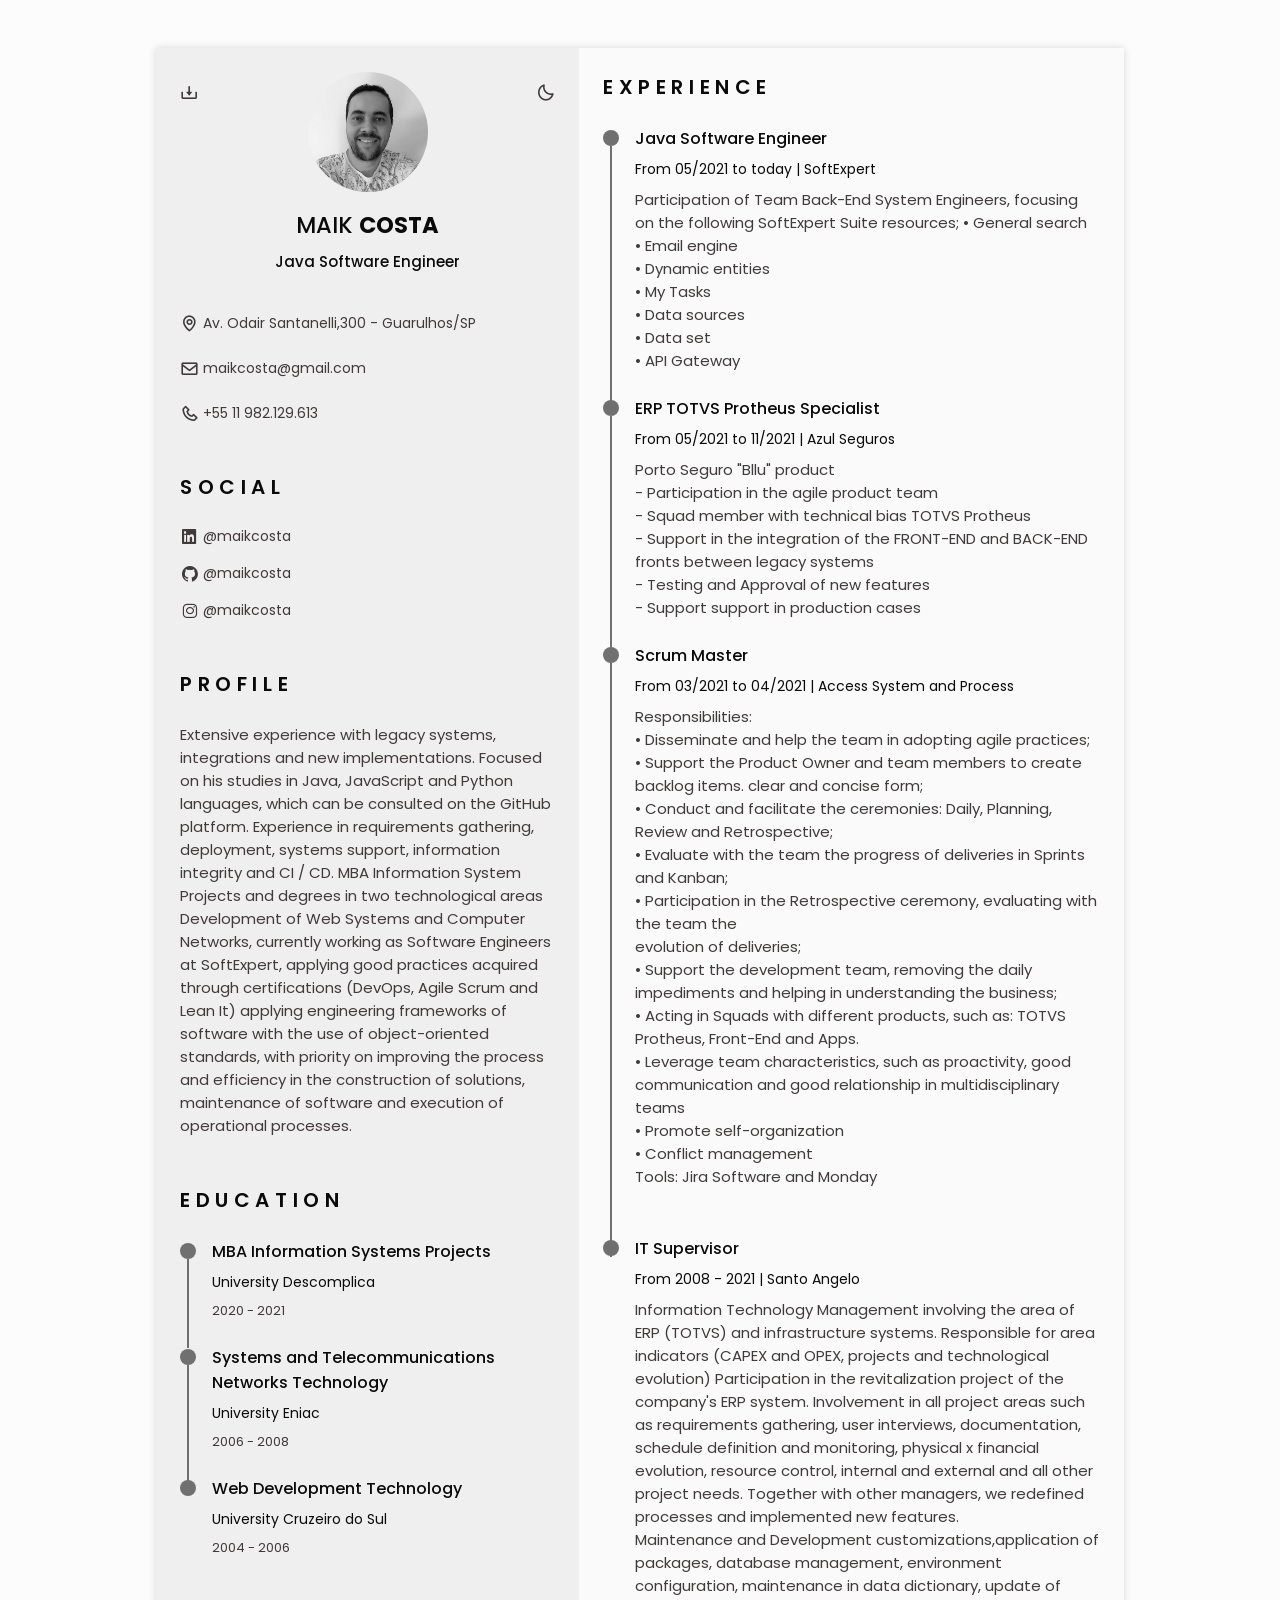
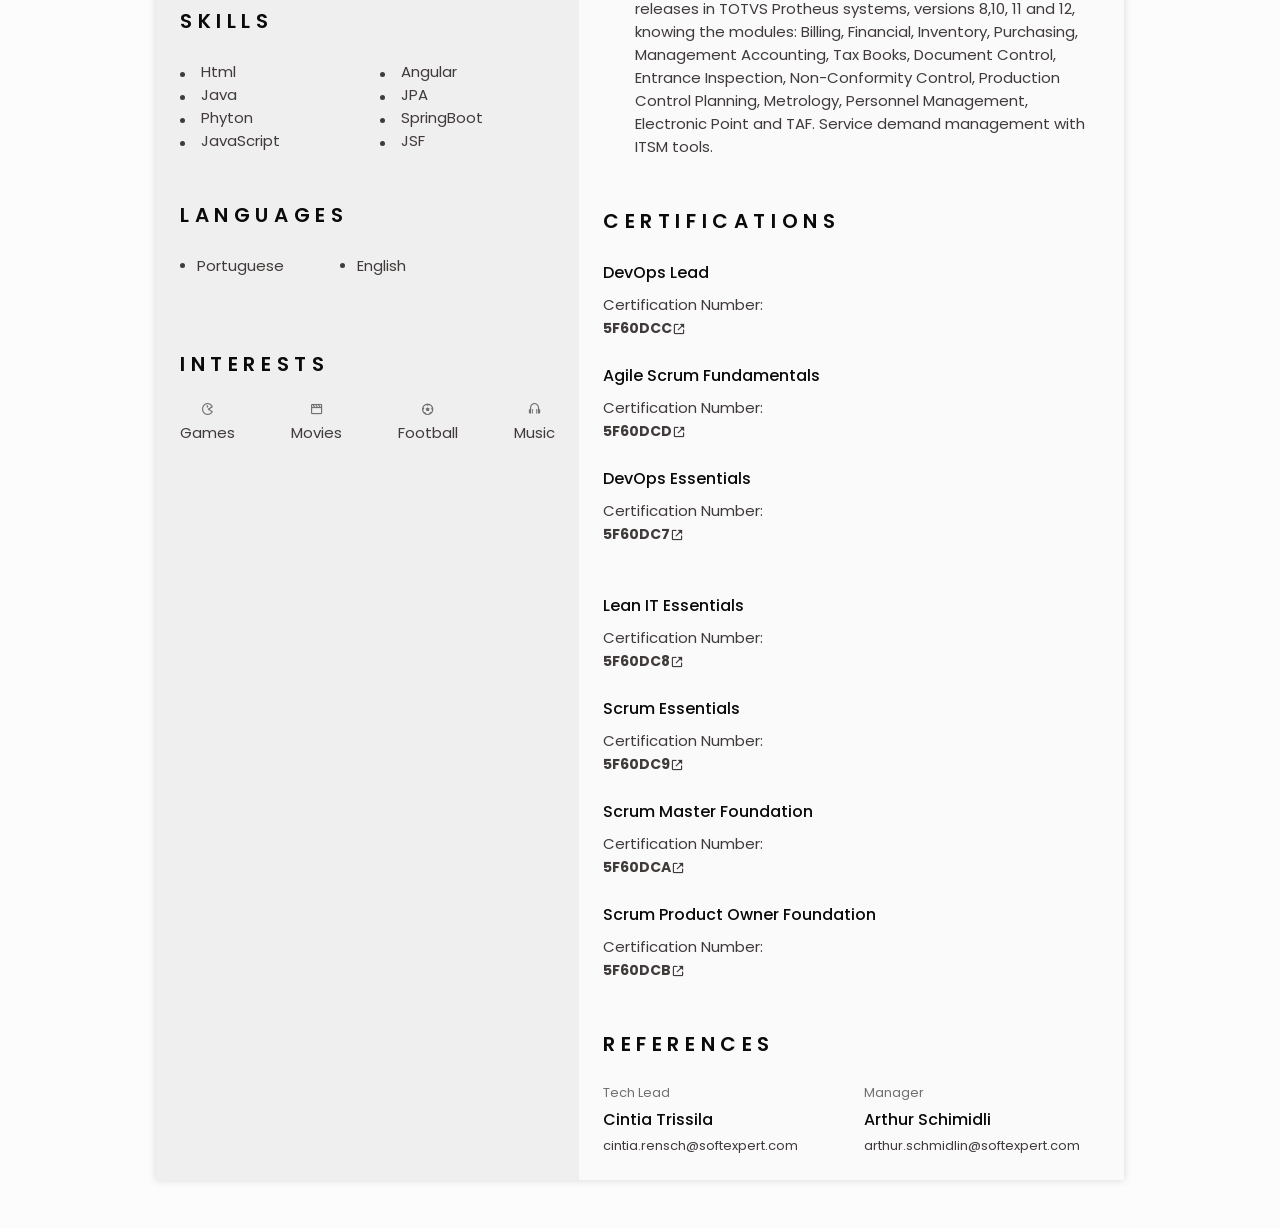
==== commit 0685333d: "Ajust mail references" ====
--- a/index.html
+++ b/index.html
@@ -365,7 +365,7 @@
                         <div class="experience__content">
                             <div class="experience__time">
                                 <span class="experience__rounder"></span>
-                                <span class="experience__line"></span>
+                                <!-- <span class="experience__line"></span> -->
                             </div>
 
                             <div class="experience__data bd-grid">
@@ -453,14 +453,14 @@
                             <span class="references__subtitle">Tech Lead</span>
                             <h3 class="references__title">Cintia Trissila</h3>
                             <ul class="references__contact">
-                                <li>E-mail: cintia.rensch@softexpert.com</li>
+                                <li>cintia.rensch@softexpert.com</li>
                             </ul>
                         </div>
                         <div class="references__content bd-grid">
                             <span class="references__subtitle">Manager</span>
                             <h3 class="references__title">Arthur Schimidli</h3>
                             <ul class="references__contact">
-                                <li>E-mail: arthur.schmidlin@softexpert.com</li>
+                                <li>arthur.schmidlin@softexpert.com</li>
                             </ul>
                         </div>
                     </div>
--- a/assets/css/styles.css
+++ b/assets/css/styles.css
@@ -437,7 +437,7 @@
 .experience__line{
   display: block;
   width: 2px;
-  height: 110%;
+  height: 109%;
   background-color: var(--text-color-light);
   transform: translate(7px,0);
 }
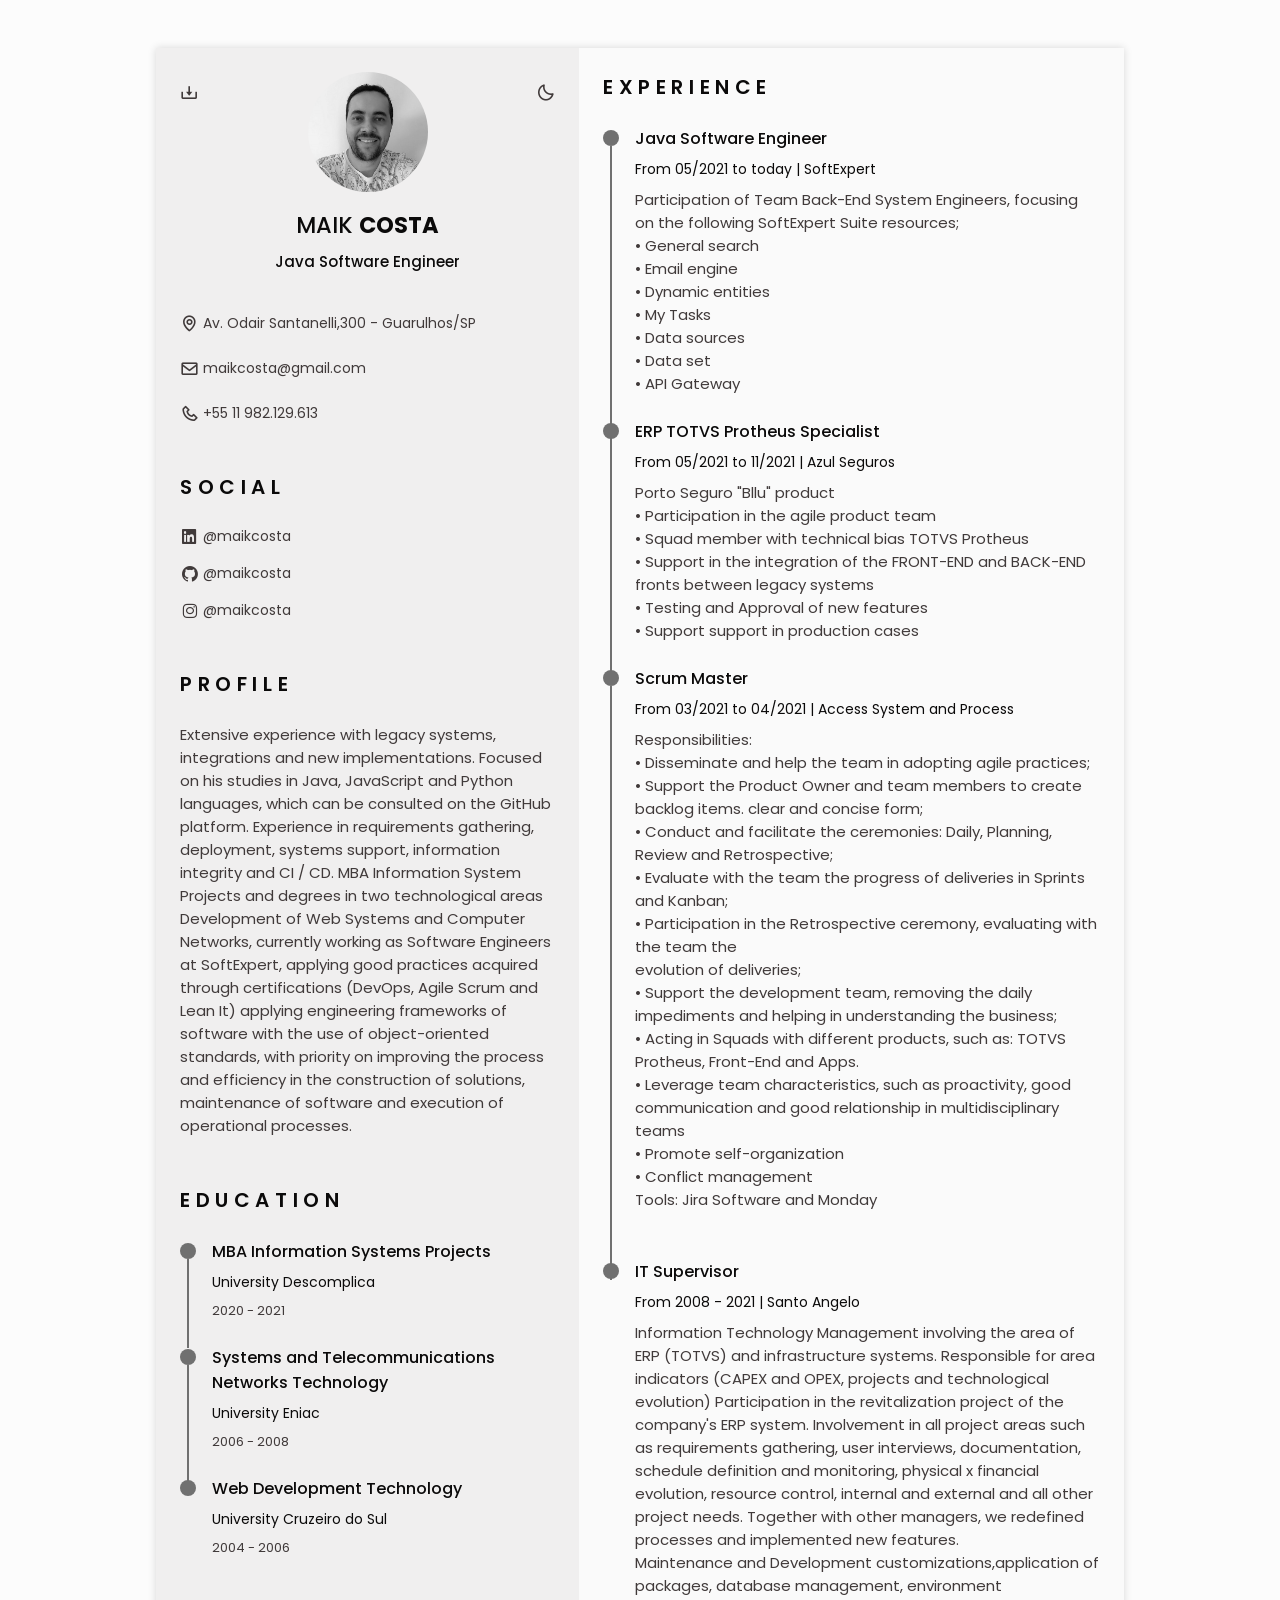
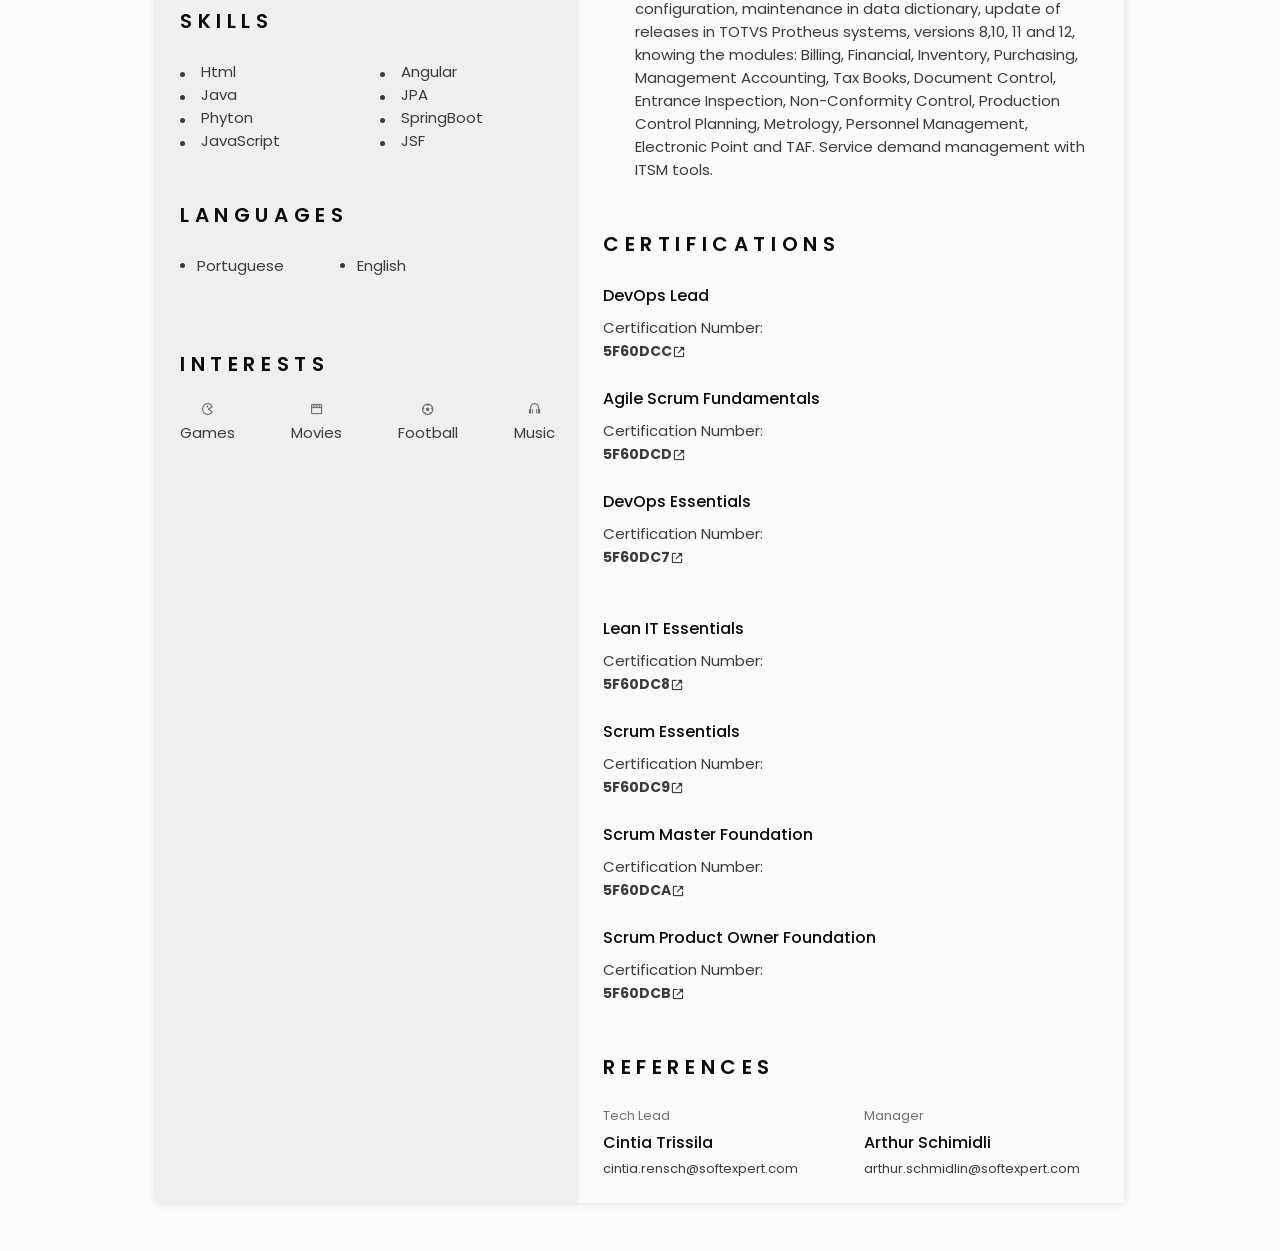
==== commit 50318899: "Ajusts fine" ====
--- a/index.html
+++ b/index.html
@@ -300,7 +300,7 @@
                                 <h3 class="experience__title">Java Software Engineer</h3>
                                 <span class="experience__company">From 05/2021 to today | SoftExpert</span>
                                 <p class="experience__description">
-                                    Participation of Team Back-End System Engineers, focusing on the following SoftExpert Suite resources;
+                                    Participation of Team Back-End System Engineers, focusing on the following SoftExpert Suite resources;<br>
                                     • General search<br>
                                     • Email engine<br>
                                     • Dynamic entities<br>
@@ -320,12 +320,12 @@
                                 <h3 class="experience__title">ERP TOTVS Protheus Specialist</h3>
                                 <span class="experience__company">From 05/2021 to 11/2021 | Azul Seguros</span>
                                 <p class="experience__description">Porto Seguro "Bllu" product <br>
-                                    - Participation in the agile product team<br>
-                                    - Squad member with technical bias TOTVS Protheus<br>
-                                    - Support in the integration of the FRONT-END and BACK-END fronts between legacy
+                                    • Participation in the agile product team<br>
+                                    • Squad member with technical bias TOTVS Protheus<br>
+                                    • Support in the integration of the FRONT-END and BACK-END fronts between legacy
                                     systems<br>
-                                    - Testing and Approval of new features<br>
-                                    - Support support in production cases<br></p>
+                                    • Testing and Approval of new features<br>
+                                    • Support support in production cases<br></p>
                             </div>
                         </div>
                         <div class="experience__content">
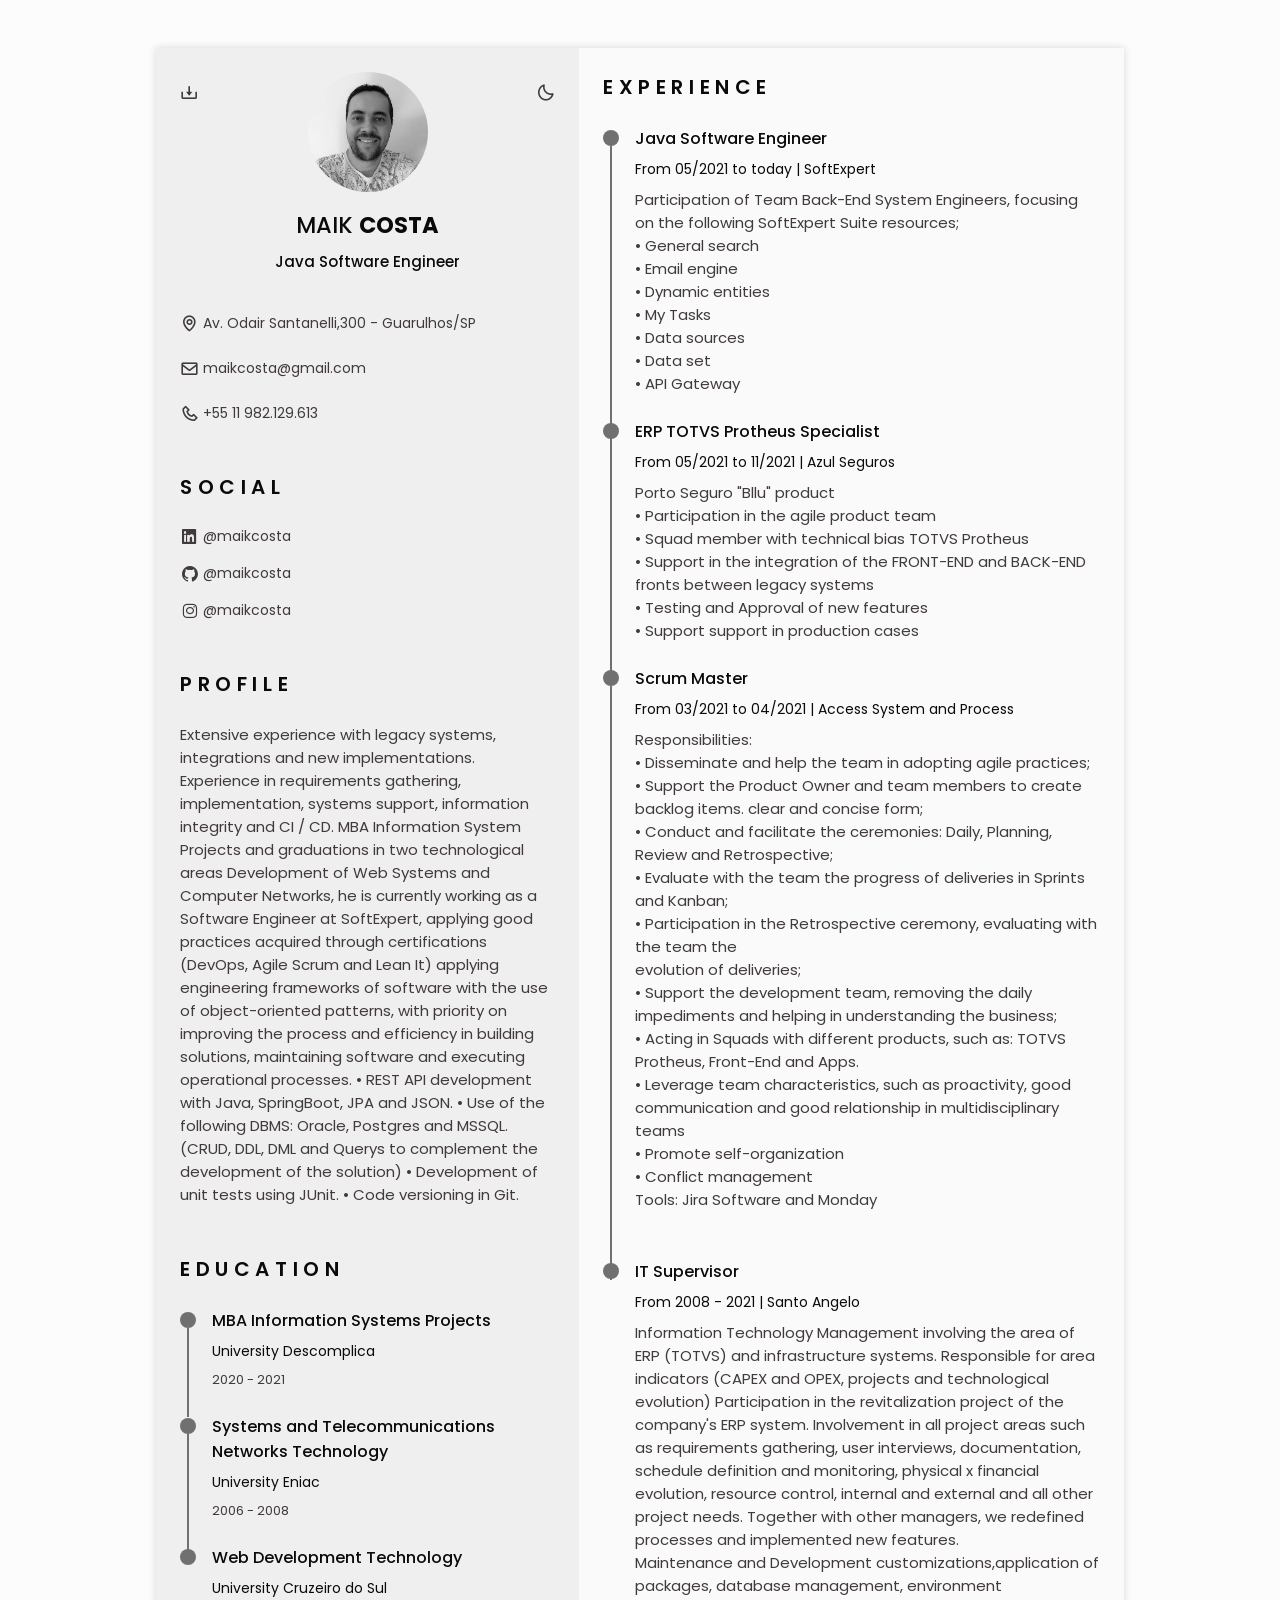
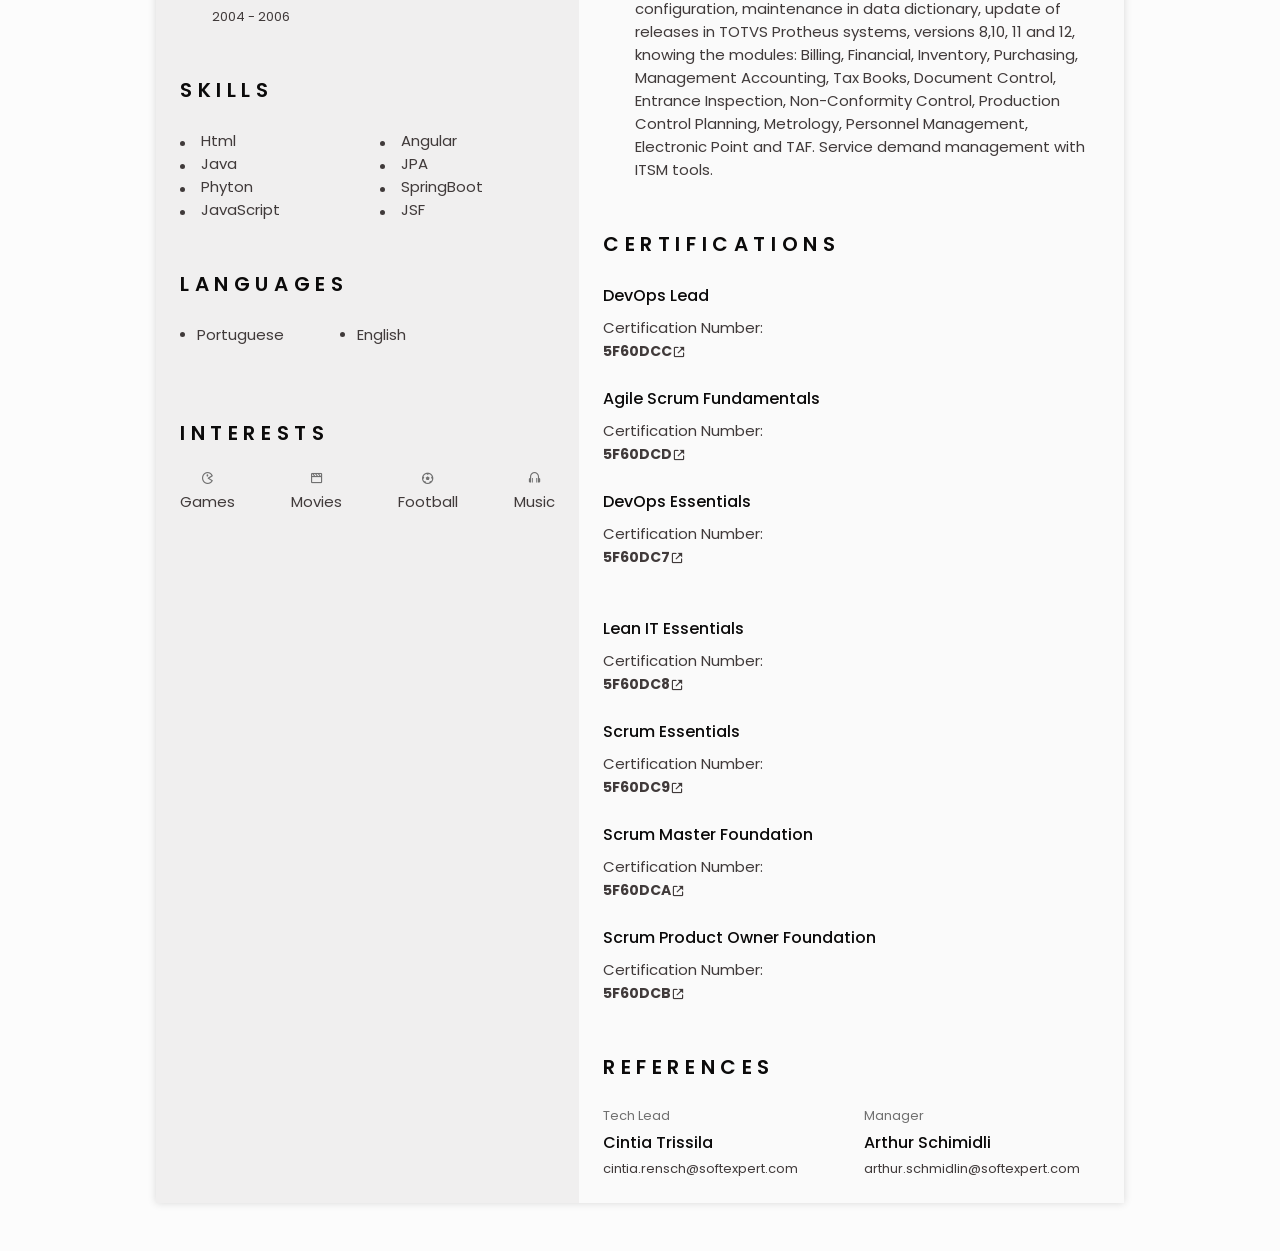
==== commit 85203790: "Ajust information profile" ====
--- a/index.html
+++ b/index.html
@@ -150,14 +150,17 @@
                 <section class="profile section" id="profile">
                     <h2 class="section-title">Profile</h2>
                     <p class="profile_description">
-                        Extensive experience with legacy systems, integrations and new implementations.
-                        Focused on his studies in Java, JavaScript and Python languages, which can be consulted on the GitHub platform.                        
-                        Experience in requirements gathering, deployment, systems support, information integrity and CI / CD.
-                        MBA Information System Projects and degrees in two technological areas Development of Web Systems and Computer Networks, 
-                        currently working as Software Engineers at SoftExpert, applying good practices acquired through certifications 
-                        (DevOps, Agile Scrum and Lean It) applying engineering frameworks of software with the use of object-oriented standards, 
-                        with priority on improving the process and efficiency in the construction of solutions, maintenance of software and 
-                        execution of operational processes.
+                        Extensive experience with legacy systems, integrations and new implementations. Experience in requirements gathering, 
+                        implementation, systems support, information integrity and CI / CD. MBA Information System Projects and graduations 
+                        in two technological areas Development of Web Systems and Computer Networks, he is currently working as a 
+                        Software Engineer at SoftExpert, applying good practices acquired through certifications (DevOps, Agile Scrum and 
+                        Lean It) applying engineering frameworks of software with the use of object-oriented patterns, with priority on improving 
+                        the process and efficiency in building solutions, maintaining software and executing operational processes. 
+                        • REST API development with Java, SpringBoot, JPA and JSON. 
+                        • Use of the following DBMS: Oracle, Postgres and MSSQL. (CRUD, DDL, DML and Querys to complement the development of 
+                        the solution) 
+                        • Development of unit tests using JUnit. 
+                        • Code versioning in Git.
                     </p>
                 </section>
                 <!--========== PAGE-BREAK ==========-->
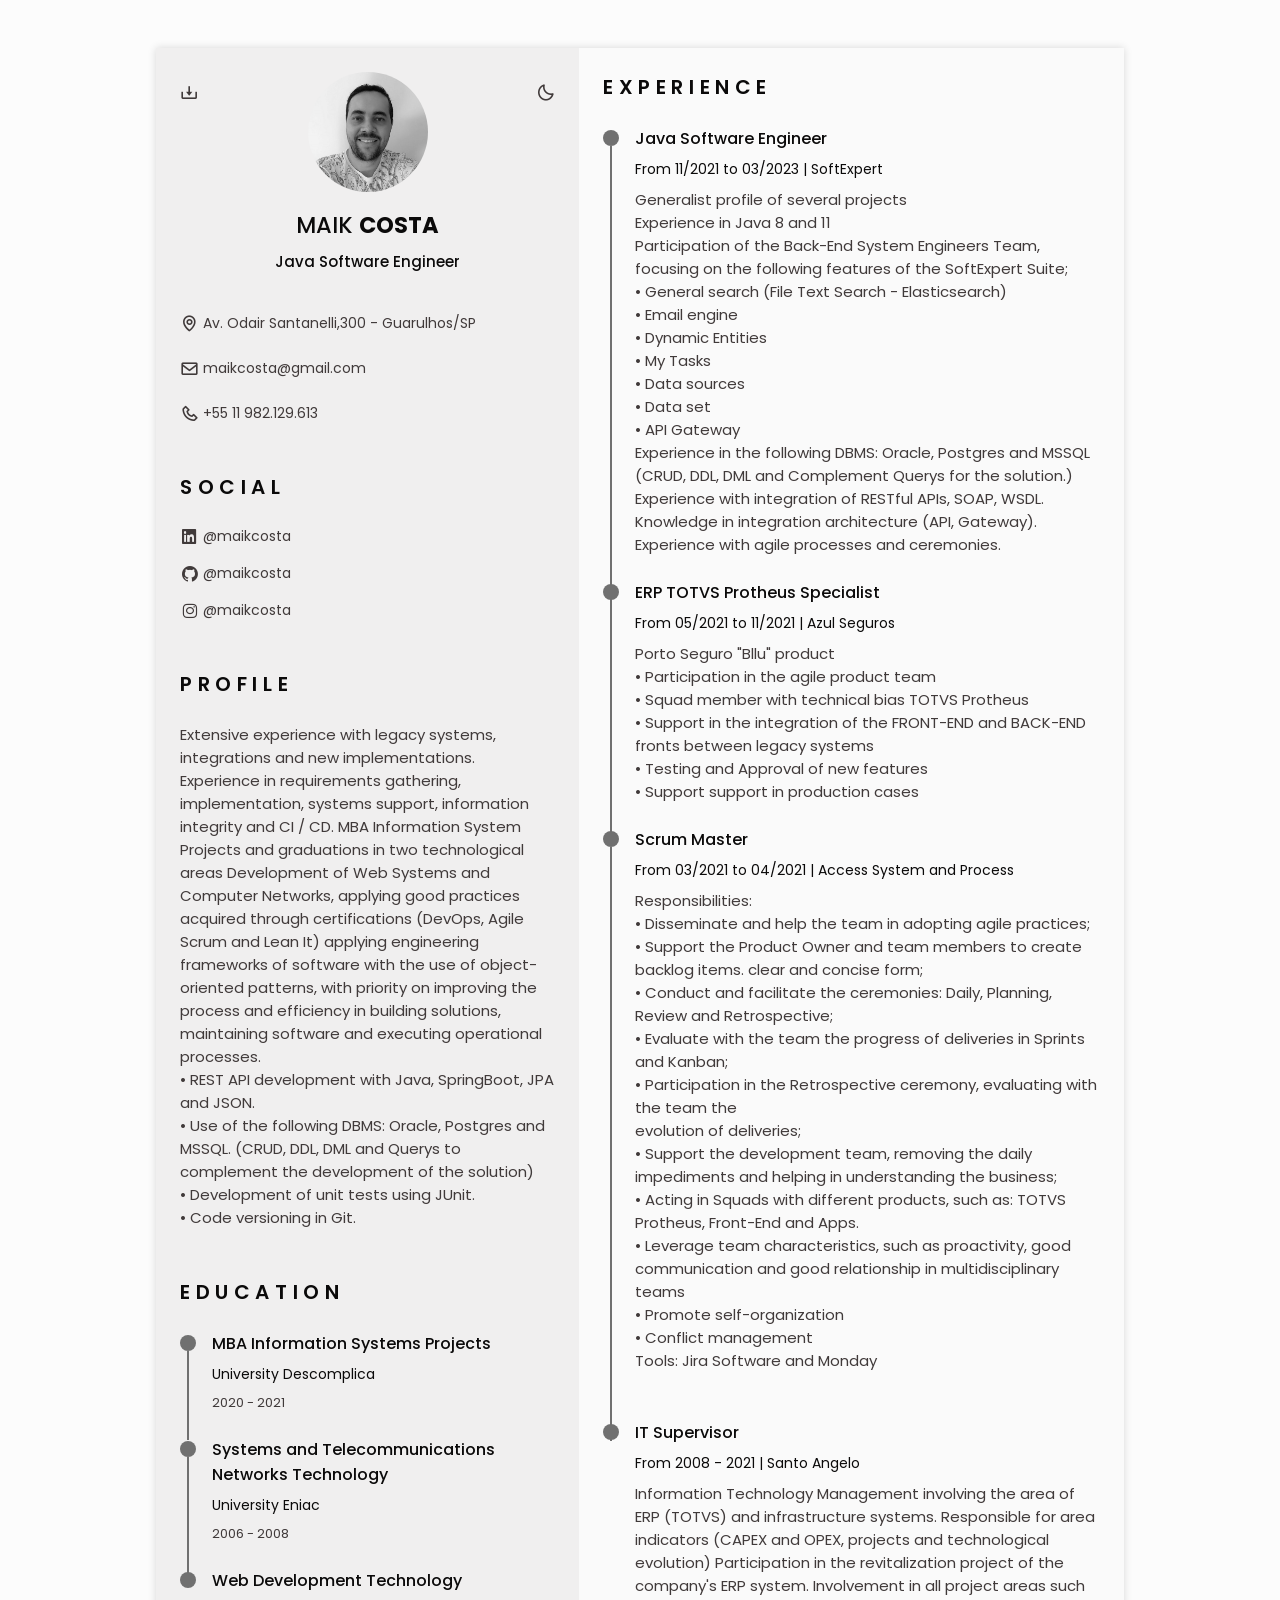
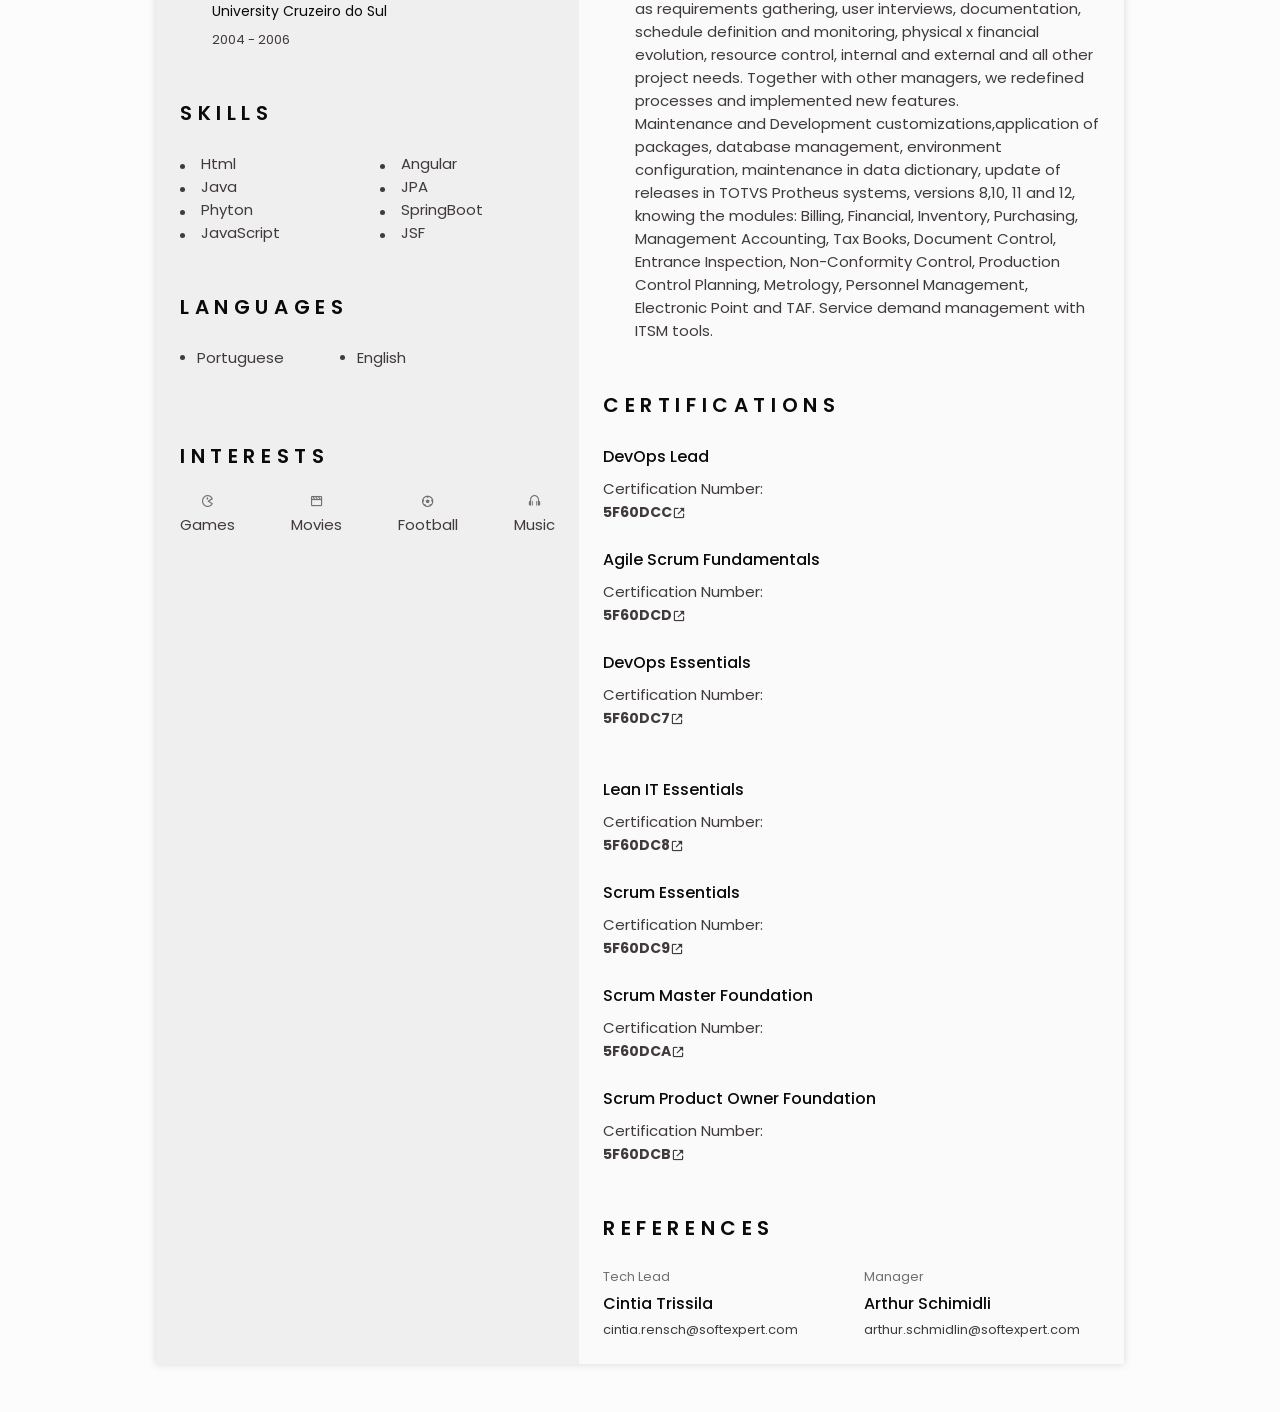
==== commit cea6b5fd: "Update cv" ====
--- a/index.html
+++ b/index.html
@@ -152,15 +152,15 @@
                     <p class="profile_description">
                         Extensive experience with legacy systems, integrations and new implementations. Experience in requirements gathering, 
                         implementation, systems support, information integrity and CI / CD. MBA Information System Projects and graduations 
-                        in two technological areas Development of Web Systems and Computer Networks, he is currently working as a 
-                        Software Engineer at SoftExpert, applying good practices acquired through certifications (DevOps, Agile Scrum and 
-                        Lean It) applying engineering frameworks of software with the use of object-oriented patterns, with priority on improving 
-                        the process and efficiency in building solutions, maintaining software and executing operational processes. 
-                        • REST API development with Java, SpringBoot, JPA and JSON. 
+                        in two technological areas Development of Web Systems and Computer Networks, applying good practices acquired through 
+                        certifications (DevOps, Agile Scrum and Lean It) applying engineering frameworks of software with the use of 
+                        object-oriented patterns, with priority on improving the process and efficiency in building solutions, maintaining 
+                        software and executing operational processes. <br>
+                        • REST API development with Java, SpringBoot, JPA and JSON. <br>
                         • Use of the following DBMS: Oracle, Postgres and MSSQL. (CRUD, DDL, DML and Querys to complement the development of 
-                        the solution) 
-                        • Development of unit tests using JUnit. 
-                        • Code versioning in Git.
+                        the solution) <br>
+                        • Development of unit tests using JUnit. <br>
+                        • Code versioning in Git.<br>
                     </p>
                 </section>
                 <!--========== PAGE-BREAK ==========-->
@@ -301,16 +301,22 @@
 
                             <div class="experience__data bd-grid">
                                 <h3 class="experience__title">Java Software Engineer</h3>
-                                <span class="experience__company">From 05/2021 to today | SoftExpert</span>
+                                <span class="experience__company">From 11/2021 to 03/2023 | SoftExpert</span>
                                 <p class="experience__description">
-                                    Participation of Team Back-End System Engineers, focusing on the following SoftExpert Suite resources;<br>
-                                    • General search<br>
+                                    Generalist profile of several projects<br>
+                                    Experience in Java 8 and 11<br>
+                                    Participation of the Back-End System Engineers Team, focusing on the following features of the SoftExpert Suite;<br>
+                                    • General search (File Text Search - Elasticsearch)<br>
                                     • Email engine<br>
-                                    • Dynamic entities<br>
+                                    • Dynamic Entities<br>
                                     • My Tasks<br>
                                     • Data sources<br>
                                     • Data set<br>
-                                    • API Gateway<br></p>
+                                    • API Gateway<br>
+                                    Experience in the following DBMS: Oracle, Postgres and MSSQL (CRUD, DDL, DML and Complement Querys for the solution.)<br>
+                                    Experience with integration of RESTful APIs, SOAP, WSDL.<br>
+                                    Knowledge in integration architecture (API, Gateway).<br>
+                                    Experience with agile processes and ceremonies.<br>
                             </div>
                         </div>
                         <div class="experience__content">
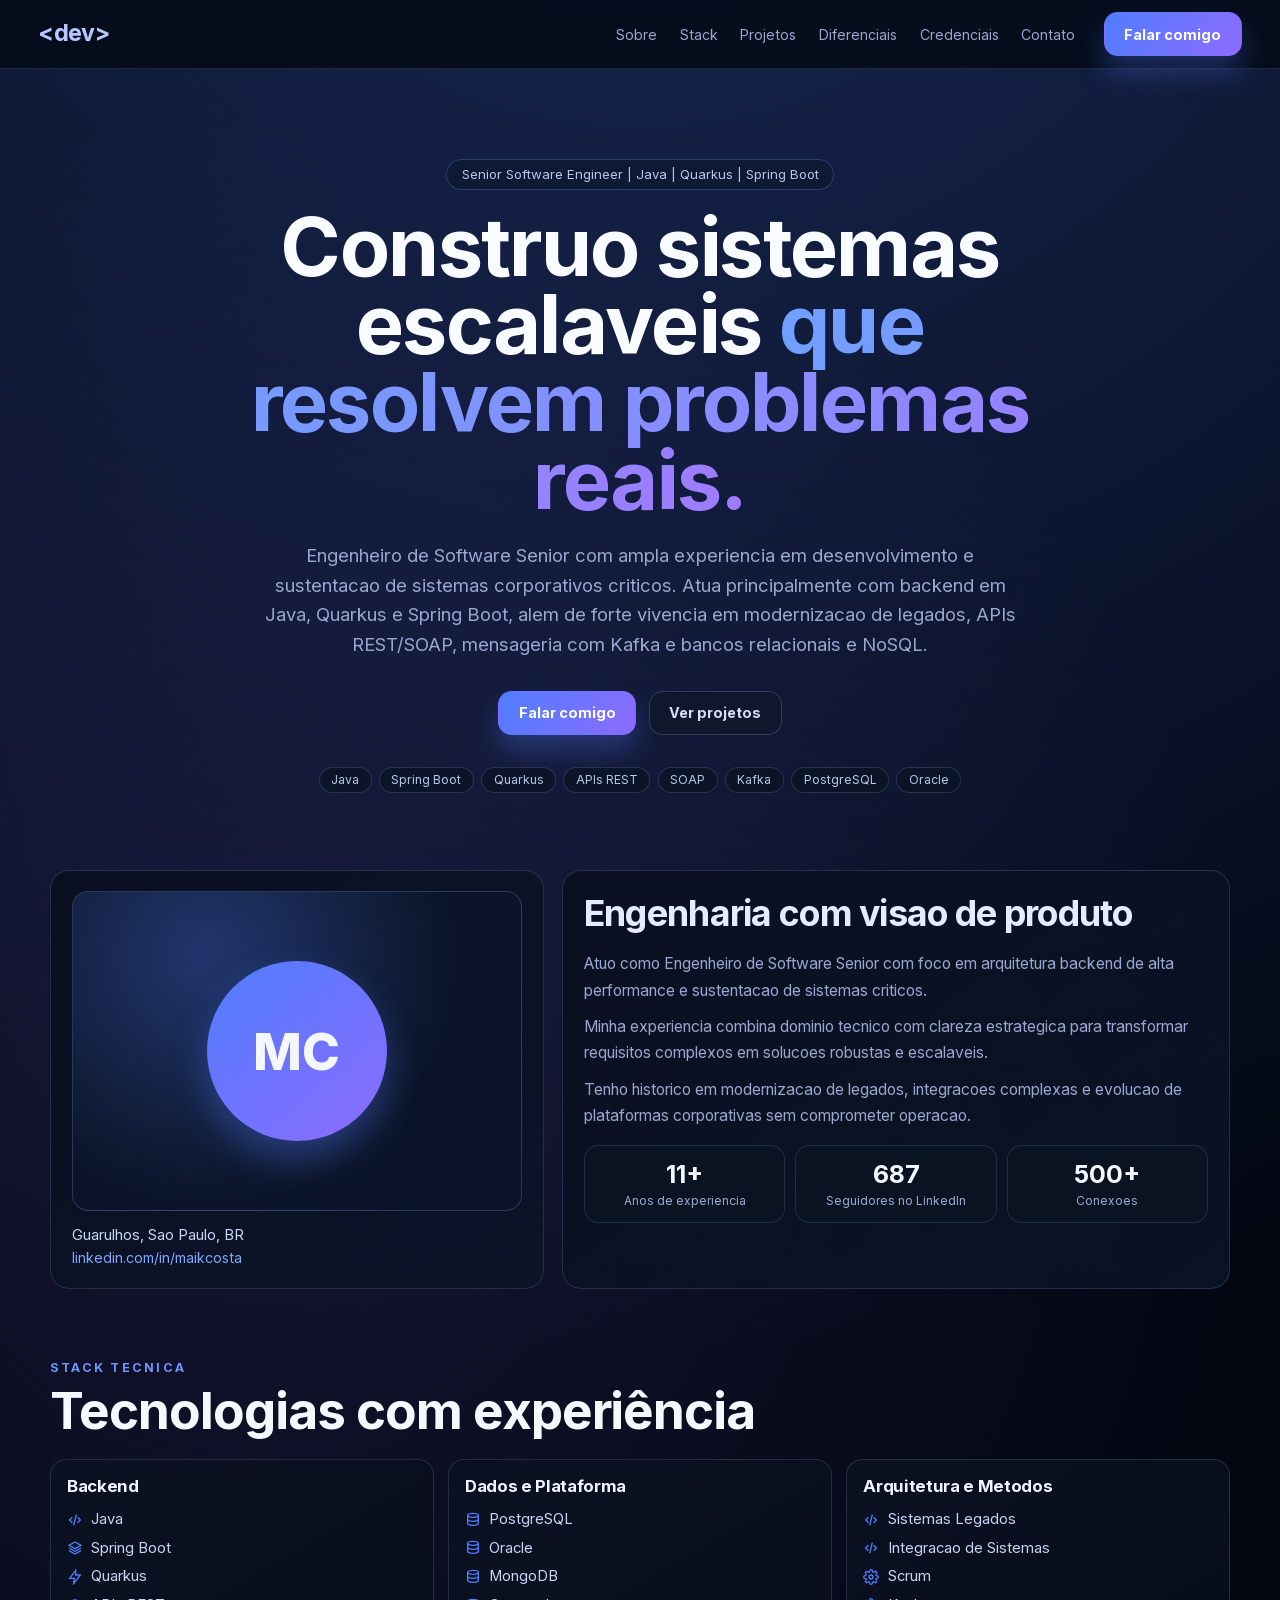
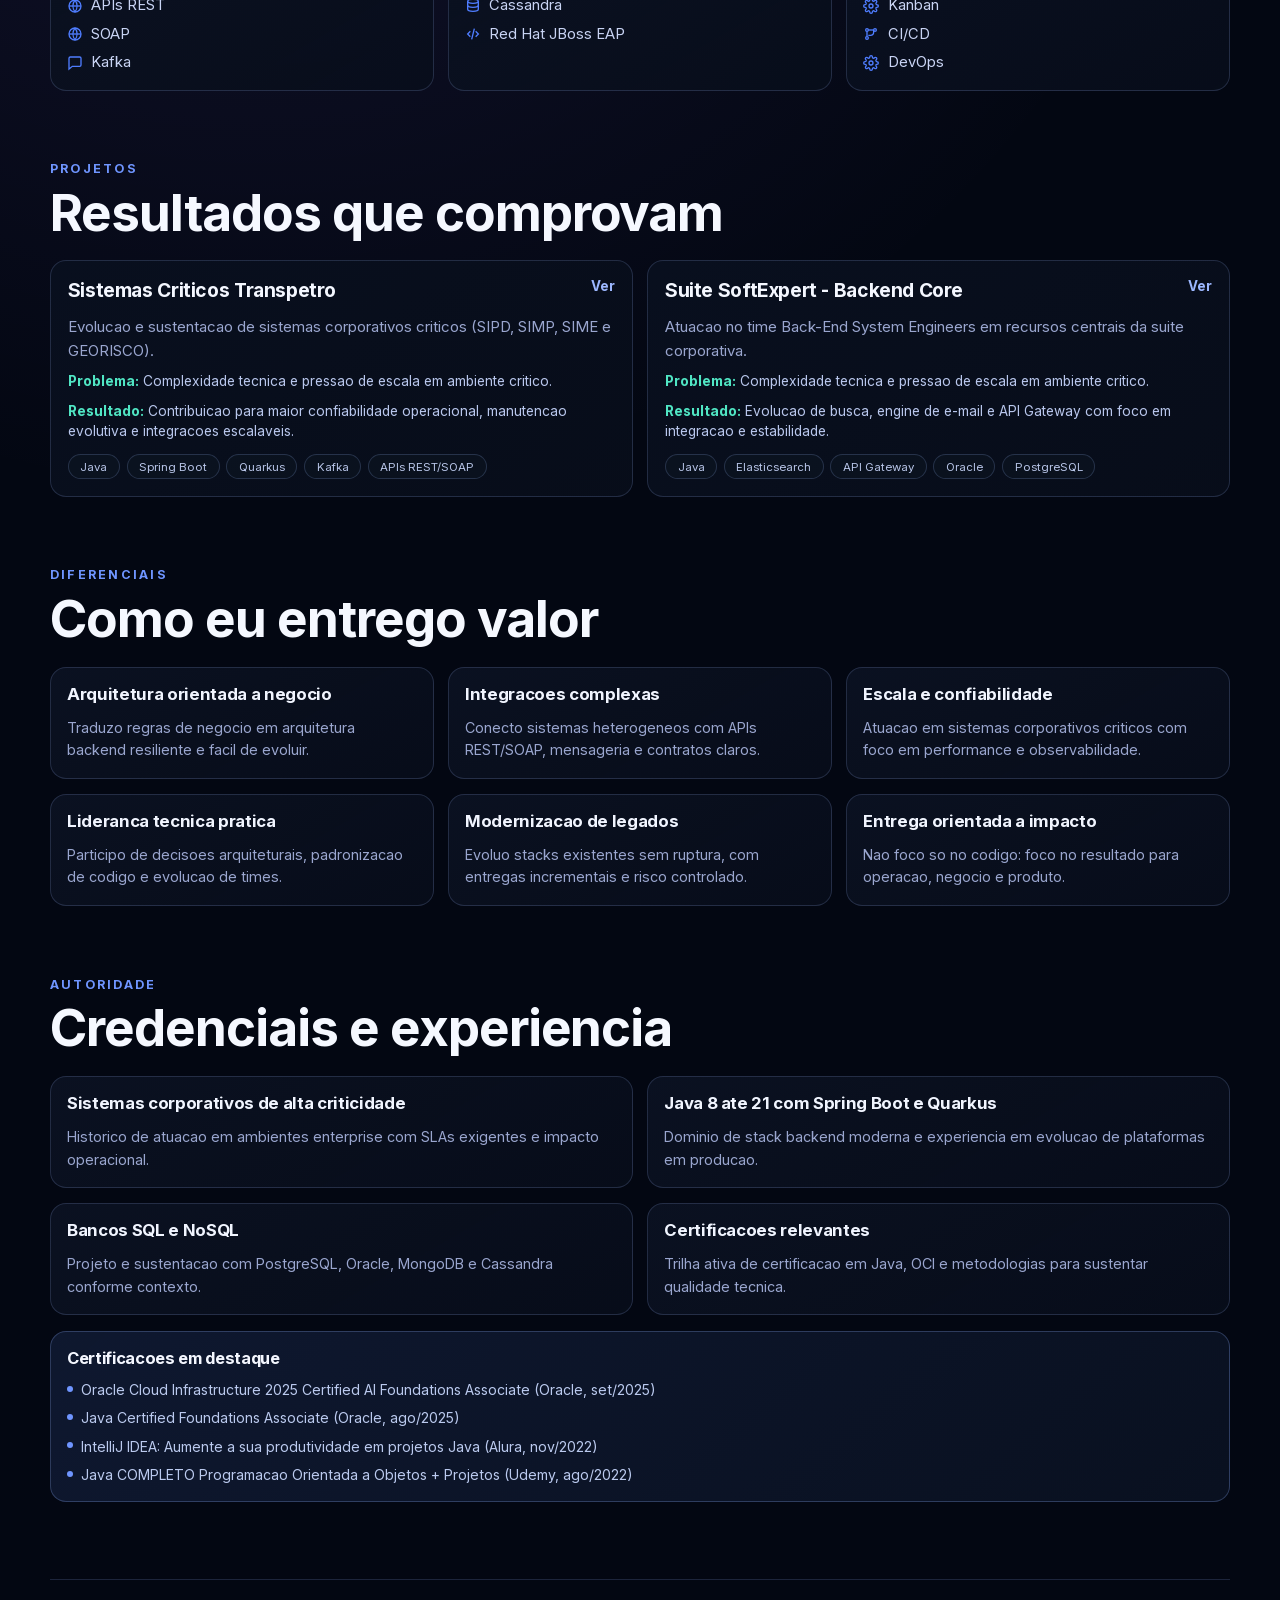
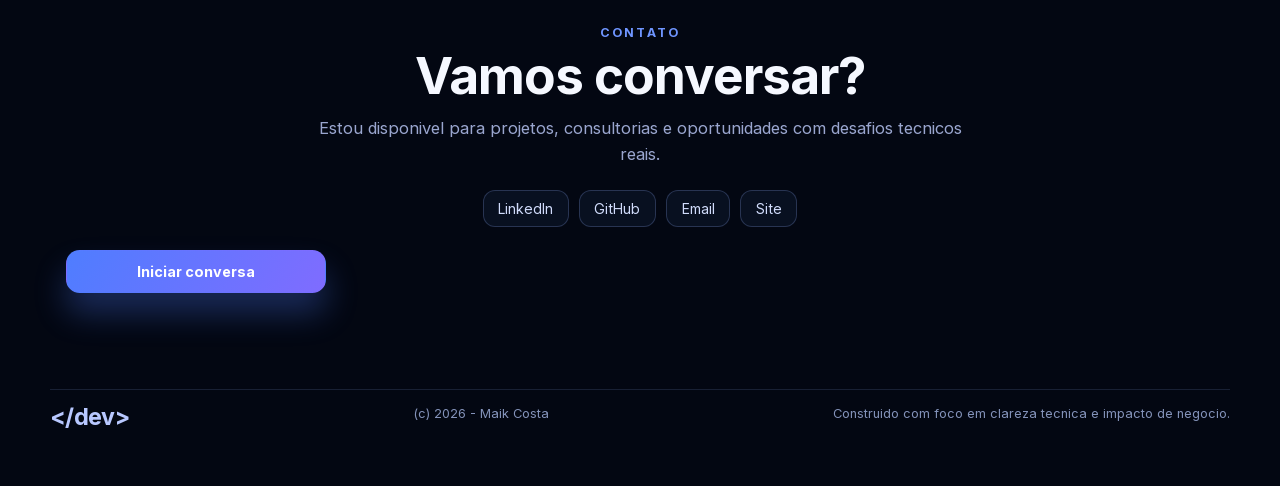
==== commit 10d6d0e1: "Atualização Site" ====
--- a/index.html
+++ b/index.html
@@ -1,493 +1 @@
-<!DOCTYPE html>
-<html lang="en">
-
-<head>
-    <meta charset="UTF-8">
-    <meta name="viewport" content="width=device-width, initial-scale=1.0">
-
-    <!--========== BOX ICONS ==========-->
-    <link rel="stylesheet" href="https://cdn.jsdelivr.net/npm/boxicons@latest/css/boxicons.min.css">
-
-    <!--========== CSS ==========-->
-    <link rel="stylesheet" href="assets/css/styles.css">
-
-    <title>Maik Costa - Resume</title>
-    <link rel="apple-touch-icon-precomposed" sizes="152x152" href="path-to/apple-touch-icon-152x152.png">
-    <link rel="icon" type="image/png" href="assets/img/Java.png" sizes="32x32">
-    <link rel="shortcut icon" href="assets/img/Java.ico">
-
-    <script type="text/javascript" src="https://cdnjs.cloudflare.com/ajax/libs/jquery/3.6.0/jquery.min.js"></script>
-    <script type="text/javascript" src="assets/js/jquery.mfancytitle-0.4.1.min.js"></script>
-    <script type="text/javascript">
-        jQuery(document).ready(function ($) {
-            $.mFancyTitle({
-                mftMissYou: true,
-                mftMissYouTitle: "Don't forget me, I'll do my best!", // new document title: it will appear when the user leaves your page and open another tab in the browser
-                mftTitleMarquee: [false, true],
-                mftTitleMarqueeDelay: [500, 1000],
-                mftMissYouFavicon: {
-                    'apple-touch-icon-precomposed': 'path-to/apple-touch-icon-152x152.png',
-                    'icon': 'assets/img/handUp.png',
-                    'shortcut icon': 'assets/img/handUp.ico'
-                },
-                mftFaviconBlink: [true, false],
-            });
-        });
-    </script>
-</head>
-
-<body>
-    <!--========== HEADER ==========-->
-    <header class="l-header" id="header">
-        <nav class="nav bd-contaneirer">
-            <a href="#" class="nav__logo">Maik</a>
-            <div class="nav__menu" id="nav-menu">
-                <ul class="nav__list">
-                    <li class="nav__item">
-                        <a href="#home" class="nav__link active-link">
-                            <i class="bx bx-home nav__icon"></i>Home
-                        </a>
-                    </li>
-
-                    <li class="nav__item">
-                        <a href="#profile" class="nav__link">
-                            <i class="bx bx-user nav__icon"></i>Profile
-                        </a>
-                    </li>
-
-                    <li class="nav__item">
-                        <a href="#education" class="nav__link">
-                            <i class="bx bx-book nav__icon"></i>Education
-                        </a>
-                    </li>
-
-                    <li class="nav__item">
-                        <a href="#skills" class="nav__link">
-                            <i class="bx bx-receipt nav__icon"></i>Skills
-                        </a>
-                    </li>
-                    <li class="nav__item">
-                        <a href="#experience" class="nav__link">
-                            <i class="bx bx-briefcase-alt nav__icon"></i>Experience
-                        </a>
-                    </li>
-
-                    <li class="nav__item">
-                        <a href="#certificates" class="nav__link">
-                            <i class="bx bx-award nav__icon"></i>Certificates
-                        </a>
-                    </li>
-
-                    <li class="nav__item">
-                        <a href="#references" class="nav__link">
-                            <i class="bx bx-link-external nav__icon"></i>References
-                        </a>
-                    </li>
-                </ul>
-            </div>
-            <div class="nav__toggle" id="nav-toggle">
-                <i class="bx bx-grid-alt"></i>
-
-            </div>
-
-        </nav>
-    </header>
-
-    <main class="l-main bd-container">
-        <!-- All elements within this div, is generated in PDF -->
-        <div class="resume" id="area-cv">
-            <div class="resume__left">
-                <!--========== HOME ==========-->
-                <section class="home" id="home">
-                    <div class="home__container section bd-grid">
-                        <div class="home__data bd-grid">
-                            <img src="assets/img/perfil.jpg" alt="Maik Costa" class="home__img">
-                            <h1 class="home__title">MAIK <b>COSTA</b></h1>
-                            <h3 class="home__profession">Java Software Engineer</h3>
-                            <!-- Button to generate and download the pdf. Available for desktop. -->
-                            <div>
-                                <a download="" href="assets/pdf/MaikCosta-Resume.pdf"
-                                    class="home__button-movil">Download</a>
-                            </div>
-                        </div>
-                        <div class="home_address bd-grid">
-                            <span class="home__information">
-                                <i class='bx bx-map home__icon'></i>Av. Odair Santanelli,300 - Guarulhos/SP
-                            </span>
-                            <span class="home__information">
-                                <i class='bx bx-envelope home__icon'></i>maikcosta@gmail.com
-                            </span>
-                            <span class="home__information">
-                                <i class='bx bx-phone home__icon'></i>+55 11 982.129.613
-                            </span>
-                        </div>
-                    </div>
-                    <!-- Theme change button -->
-                    <i class="bx bx-moon change-theme" title="Theme" id="theme-button"></i>
-
-                    <!-- Button to generete and download the pdf. Avaible for desktop-->
-                    <i class="bx bx-download generate-pdf" title="Generate PDF" id="resume-button"></i>
-                </section>
-
-                <!--========== SOCIAL ==========-->
-                <section class="social section">
-                    <h2 class="section-title">Social</h2>
-
-                    <div class="social__container bd-grid">
-                        <a href="https://www.linkedin.com/in/maikcosta/" target="_blank" class="social__link">
-                            <i class="bx bxl-linkedin-square social__icon"></i>@maikcosta
-                        </a>
-                        <a href="https://github.com/maikcosta" target="_blank" class="social__link">
-                            <i class="bx bxl-github social__icon"></i>@maikcosta
-                        </a>
-                        <a href="https://www.instagram.com/" target="_blank" class="social__link">
-                            <i class="bx bxl-instagram social__icon"></i>@maikcosta
-                        </a>
-                    </div>
-                </section>
-
-                <!--========== PROFILE ==========-->
-                <section class="profile section" id="profile">
-                    <h2 class="section-title">Profile</h2>
-                    <p class="profile_description">
-                        Extensive experience with legacy systems, integrations and new implementations. Experience in requirements gathering, 
-                        implementation, systems support, information integrity and CI / CD. MBA Information System Projects and graduations 
-                        in two technological areas Development of Web Systems and Computer Networks, applying good practices acquired through 
-                        certifications (DevOps, Agile Scrum and Lean It) applying engineering frameworks of software with the use of 
-                        object-oriented patterns, with priority on improving the process and efficiency in building solutions, maintaining 
-                        software and executing operational processes. <br>
-                        • REST API development with Java, SpringBoot, JPA and JSON. <br>
-                        • Use of the following DBMS: Oracle, Postgres and MSSQL. (CRUD, DDL, DML and Querys to complement the development of 
-                        the solution) <br>
-                        • Development of unit tests using JUnit. <br>
-                        • Code versioning in Git.<br>
-                    </p>
-                </section>
-                <!--========== PAGE-BREAK ==========-->
-                <div class="html2pdf__page-break"></div>
-
-                <!--========== EDUCATION ==========-->
-                <section class="education section" id="education">
-                    <h2 class="section-title">Education</h2>
-
-                    <div class="education__container bd-grid">
-                        <div class="education__content">
-                            <div class="education__time">
-                                <span class="education__rounder"></span>
-                                <span class="education__line"></span>
-                            </div>
-
-                            <div class="education__data bd-grid">
-                                <h3 class="education__title">MBA Information Systems Projects</h3>
-                                <span class="education__studies">University Descomplica</span>
-                                <span class="education__year">2020 - 2021</span>
-                            </div>
-                        </div>
-                        <div class="education__content">
-                            <div class="education__time">
-                                <span class="education__rounder"></span>
-                                <span class="education__line"></span>
-                            </div>
-
-                            <div class="education__data bd-grid">
-                                <h3 class="education__title">Systems and Telecommunications Networks Technology </h3>
-                                <span class="education__studies">University Eniac</span>
-                                <span class="education__year">2006 - 2008</span>
-                            </div>
-                        </div>
-                        <div class="education__content">
-                            <div class="education__time">
-                                <span class="education__rounder"></span>
-                                <!-- <span class="education__line"></span> -->
-                            </div>
-
-                            <div class="education__data bd-grid">
-                                <h3 class="education__title">Web Development Technology </h3>
-                                <span class="education__studies">University Cruzeiro do Sul</span>
-                                <span class="education__year">2004 - 2006</span>
-                            </div>
-                        </div>
-                    </div>
-                </section>
-
-
-                <!--========== SKILLS  ==========-->
-                <section class="skills section" id="skills">
-                    <h2 class="section-title">Skills</h2>
-                    <div class="skills__content bd-grid">
-                        <ul class="skills__data">
-                            <li class="skills_name">
-                                <span class="skills__circle"></span> Html
-                            </li>
-                            <li class="skills_name">
-                                <span class="skills__circle"></span> Java
-                            </li>
-                            <li class="skills_name">
-                                <span class="skills__circle"></span> Phyton
-                            </li>
-                            <li class="skills_name">
-                                <span class="skills__circle"></span> JavaScript
-                            </li>
-                        </ul>
-                        <ul class="skills__data">
-                            <li class="skills_name">
-                                <span class="skills__circle"></span> Angular
-                            </li>
-                            <li class="skills_name">
-                                <span class="skills__circle"></span> JPA
-                            </li>
-                            <li class="skills_name">
-                                <span class="skills__circle"></span> SpringBoot
-                            </li>
-                            <li class="skills_name">
-                                <span class="skills__circle"></span> JSF
-                            </li>
-                        </ul>
-                    </div>
-                </section>
-                <!--========== LANGUAGES ==========-->
-                <section class="languages section">
-                    <h2 class="section-title">Languages</h2>
-
-                    <div class="languages__container">
-                        <ul class="languages__content bd-grid">
-                            <li class="languages__name">
-                                <span class="languages__circle"></span>Portuguese
-                            </li>
-                            <li class="languages__name">
-                                <span class="languages__circle"></span>English
-                            </li>
-                        </ul>
-                    </div>
-                </section>
-
-                <!--========== INTERESTS ==========-->
-                <section class="interests section">
-                    <h2 class="section-title">Interests</h2>
-
-                    <div class="interests__container bd-grid">
-                        <div class="interests__content">
-                            <i class="bx bx-game interests__icon"></i>
-                            <span class="interests__name">Games</span>
-                        </div>
-                        <div class="interests__content">
-                            <i class="bx bx-movie interests__icon"></i>
-                            <span class="interests__name">Movies</span>
-                        </div>
-                        <div class="interests__content">
-                            <i class='bx bx-football interests__icon'></i>
-                            <span class="interests__name">Football</span>
-                        </div>
-                        <div class="interests__content">
-                            <i class="bx bx-headphone interests__icon"></i>
-                            <span class="interests__name">Music</span>
-                        </div>
-                    </div>
-                </section>
-
-            </div>
-
-            <div class="resume__right">
-                <!--========== EXPERIENCE ==========-->
-                <section class="experience section" id="experience">
-                    <h2 class="section-title">Experience</h2>
-
-                    <div class="experience__container bd-grid">
-                        <div class="experience__content">
-                            <div class="experience__time">
-                                <span class="experience__rounder"></span>
-                                <span class="experience__line"></span>
-                            </div>
-
-                            <div class="experience__data bd-grid">
-                                <h3 class="experience__title">Java Software Engineer</h3>
-                                <span class="experience__company">From 11/2021 to 03/2023 | SoftExpert</span>
-                                <p class="experience__description">
-                                    Generalist profile of several projects<br>
-                                    Experience in Java 8 and 11<br>
-                                    Participation of the Back-End System Engineers Team, focusing on the following features of the SoftExpert Suite;<br>
-                                    • General search (File Text Search - Elasticsearch)<br>
-                                    • Email engine<br>
-                                    • Dynamic Entities<br>
-                                    • My Tasks<br>
-                                    • Data sources<br>
-                                    • Data set<br>
-                                    • API Gateway<br>
-                                    Experience in the following DBMS: Oracle, Postgres and MSSQL (CRUD, DDL, DML and Complement Querys for the solution.)<br>
-                                    Experience with integration of RESTful APIs, SOAP, WSDL.<br>
-                                    Knowledge in integration architecture (API, Gateway).<br>
-                                    Experience with agile processes and ceremonies.<br>
-                            </div>
-                        </div>
-                        <div class="experience__content">
-                            <div class="experience__time">
-                                <span class="experience__rounder"></span>
-                                <span class="experience__line"></span>
-                            </div>
-
-                            <div class="experience__data bd-grid">
-                                <h3 class="experience__title">ERP TOTVS Protheus Specialist</h3>
-                                <span class="experience__company">From 05/2021 to 11/2021 | Azul Seguros</span>
-                                <p class="experience__description">Porto Seguro "Bllu" product <br>
-                                    • Participation in the agile product team<br>
-                                    • Squad member with technical bias TOTVS Protheus<br>
-                                    • Support in the integration of the FRONT-END and BACK-END fronts between legacy
-                                    systems<br>
-                                    • Testing and Approval of new features<br>
-                                    • Support support in production cases<br></p>
-                            </div>
-                        </div>
-                        <div class="experience__content">
-                            <div class="experience__time">
-                                <span class="experience__rounder"></span>
-                                <span class="experience__line"></span>
-                            </div>
-
-                            <div class="experience__data bd-grid">
-                                <h3 class="experience__title">Scrum Master</h3>
-                                <span class="experience__company">From 03/2021 to 04/2021 | Access System and
-                                    Process</span>
-                                <p class="experience__description">Responsibilities:<br>
-                                    • Disseminate and help the team in adopting agile practices;<br>
-                                    • Support the Product Owner and team members to create backlog items.
-                                    clear and concise form;<br>
-                                    • Conduct and facilitate the ceremonies: Daily, Planning, Review and
-                                    Retrospective;<br>
-                                    • Evaluate with the team the progress of deliveries in Sprints and Kanban;<br>
-                                    • Participation in the Retrospective ceremony, evaluating with the team the<br>
-                                    evolution of
-                                    deliveries;<br>
-                                    • Support the development team, removing the daily impediments and helping
-                                    in understanding the business;<br>
-                                    • Acting in Squads with different products, such as: TOTVS Protheus, Front-End and
-                                    Apps.<br>
-                                    • Leverage team characteristics, such as proactivity, good communication and good
-                                    relationship in multidisciplinary teams<br>
-                                    • Promote self-organization<br>
-                                    • Conflict management<br>
-                                    Tools: Jira Software and Monday</p>
-                            </div>
-                        </div>
-                        <!--========== PAGE-BREAK ==========-->
-                        <div class="html2pdf__page-break"></div>
-
-                        <div class="experience__content">
-                            <div class="experience__time">
-                                <span class="experience__rounder"></span>
-                                <!-- <span class="experience__line"></span> -->
-                            </div>
-
-                            <div class="experience__data bd-grid">
-                                <h3 class="experience__title">IT Supervisor</h3>
-                                <span class="experience__company">From 2008 - 2021 | Santo Angelo</span>
-                                <p class="experience__description">Information Technology Management involving the area
-                                    of ​​ERP (TOTVS) and infrastructure systems. Responsible for area indicators (CAPEX
-                                    and OPEX, projects and technological evolution) Participation in the revitalization
-                                    project of the company's ERP system. Involvement in all project areas such as
-                                    requirements gathering, user interviews, documentation, schedule definition and
-                                    monitoring, physical x financial evolution, resource control, internal and external
-                                    and all other project needs. Together with other managers, we redefined processes
-                                    and implemented new features.<br>
-                                    Maintenance and Development customizations,application of packages, database
-                                    management, environment configuration, maintenance
-                                    in data dictionary, update of releases in TOTVS Protheus systems, versions 8,10, 11
-                                    and 12, knowing the modules: Billing, Financial, Inventory, Purchasing, Management
-                                    Accounting, Tax Books, Document Control, Entrance Inspection, Non-Conformity
-                                    Control, Production Control Planning, Metrology, Personnel Management, Electronic
-                                    Point and TAF. Service demand management with ITSM tools.</p>
-                            </div>
-                        </div>
-                    </div>
-                </section>
-
-                <!--========== CERTIFICATES ==========-->
-                <section class="certificate section" id="certificates">
-                    <h2 class="section-title">Certifications</h2>
-
-                    <div class="certificate__container bd-grid">
-                        <div class="certificate__content">
-                            <h3 class="certificate__title">DevOps Lead</h3>
-                            <p class="certiticate__description">Certification Number:</p>
-                            <a href="https://www.credential.net/73d88633-5160-4819-aed3-43fbea3b480f" target="_blank"
-                                class="certificate__link">5F60DCC <i class='bx bx-link-external'></i></a>
-                        </div>
-                        <div class="certificate__content">
-                            <h3 class="certificate__title">Agile Scrum Fundamentals</h3>
-                            <p class="certiticate__description">Certification Number:</p>
-                            <a href="https://www.credential.net/7652852a-56a5-4d0d-8954-be75933844c5" target="_blank"
-                                class="certificate__link">5F60DCD <i class='bx bx-link-external'></i></a>
-                        </div>
-                        <div class="certificate__content">
-                            <h3 class="certificate__title">DevOps Essentials</h3>
-                            <p class="certiticate__description">Certification Number:</p>
-                            <a href="https://www.credential.net/ba3279d9-b5e5-4668-beed-f986f3ee4c23" target="_blank"
-                                class="certificate__link">5F60DC7 <i class='bx bx-link-external'></i></a>
-                        </div>
-                        <!--========== PAGE-BREAK ==========-->
-                        <div class="html2pdf__page-break"></div>
-
-                        <div class="certificate__content">
-                            <h3 class="certificate__title">Lean IT Essentials</h3>
-                            <p class="certiticate__description">Certification Number:</p>
-                            <a href="https://www.credential.net/92756c05-a94e-4444-b186-2601677aefe4" target="_blank"
-                                class="certificate__link">5F60DC8 <i class='bx bx-link-external'></i></a>
-                        </div>
-                        <div class="certificate__content">
-                            <h3 class="certificate__title">Scrum Essentials</h3>
-                            <p class="certiticate__description">Certification Number:</p>
-                            <a href="https://www.credential.net/89dfa65b-b356-4dfe-ab56-0ecaeba75a9a" target="_blank"
-                                class="certificate__link">5F60DC9 <i class='bx bx-link-external'></i></a>
-                        </div>
-                        <div class="certificate__content">
-                            <h3 class="certificate__title">Scrum Master Foundation</h3>
-                            <p class="certiticate__description">Certification Number:</p>
-                            <a href="https://www.credential.net/7cbc6e70-d3a2-4099-930f-656242ab8d6e" target="_blank"
-                                class="certificate__link">5F60DCA <i class='bx bx-link-external'></i></a>
-                        </div>
-                        <div class="certificate__content">
-                            <h3 class="certificate__title">Scrum Product Owner Foundation</h3>
-                            <p class="certiticate__description">Certification Number:</p>
-                            <a href="https://www.credential.net/8d1b569e-2e95-44ec-a179-eebfffbad5aa" target="_blank"
-                                class="certificate__link">5F60DCB <i class='bx bx-link-external'></i></a>
-                        </div>
-                    </div>
-                </section>
-
-                <!--========== REFERENCES ==========-->
-                <section class="references section" id="references">
-                    <h2 class="section-title">References</h2>
-
-                    <div class="references__container bd-grid">
-                        <div class="references__content bd-grid">
-                            <span class="references__subtitle">Tech Lead</span>
-                            <h3 class="references__title">Cintia Trissila</h3>
-                            <ul class="references__contact">
-                                <li>cintia.rensch@softexpert.com</li>
-                            </ul>
-                        </div>
-                        <div class="references__content bd-grid">
-                            <span class="references__subtitle">Manager</span>
-                            <h3 class="references__title">Arthur Schimidli</h3>
-                            <ul class="references__contact">
-                                <li>arthur.schmidlin@softexpert.com</li>
-                            </ul>
-                        </div>
-                    </div>
-                </section>
-            </div>
-        </div>
-    </main>
-
-    <!--========== SCROLL TOP ==========-->
-    <a href="#" class="scrolltop" id="scroll-top">
-        <i class="bx bx-up-arrow-alt scrolltop__icon"></i>
-    </a>
-
-    <!--========== HTML2PDF ==========-->
-    <script src="assets/js/html2pdf.bundle.min.js"></script>
-
-    <!--========== MAIN JS ==========-->
-    <script src="assets/js/main.js"></script>
-</body>
-
-</html>+<!DOCTYPE html><!--U6UcFWZ_RxDl7Aa_qv_Wx--><html lang="pt-BR"><head><meta charSet="utf-8"/><meta name="viewport" content="width=device-width, initial-scale=1"/><link rel="preload" href="/_next/static/media/70bc3e132a0a741e-s.p.15008bfb.woff2" as="font" crossorigin="" type="font/woff2"/><link rel="preload" href="/_next/static/media/83afe278b6a6bb3c-s.p.3a6ba036.woff2" as="font" crossorigin="" type="font/woff2"/><link rel="stylesheet" href="/_next/static/chunks/51943c7dafcf0f95.css" data-precedence="next"/><link rel="preload" as="script" fetchPriority="low" href="/_next/static/chunks/465f799faf41e6df.js"/><script src="/_next/static/chunks/f2f58a7e93290fbb.js" async=""></script><script src="/_next/static/chunks/dd0f1427c023f099.js" async=""></script><script src="/_next/static/chunks/turbopack-6cf44a6621f324cd.js" async=""></script><script src="/_next/static/chunks/2f236954d6a65e12.js" async=""></script><meta name="next-size-adjust" content=""/><title>Curriculo | Portfolio</title><meta name="description" content="Curriculo moderno e chamativo com foco em impacto e clareza."/><script src="/_next/static/chunks/a6dad97d9634a72d.js" noModule=""></script></head><body class="inter_3645cf4d-module__-KQRRa__variable jetbrains_mono_dc177b0e-module__78ed6G__variable antialiased"><div hidden=""><!--$--><!--/$--></div><div aria-hidden="true" class="pointer-events-none fixed inset-0 -z-10 overflow-hidden"><div class="absolute inset-0 bg-grid opacity-[0.35]"></div><div class="float-orb absolute -top-40 right-[-10%] h-[320px] w-[320px] rounded-full bg-[radial-gradient(circle_at_center,rgba(255,111,60,0.35),transparent_70%)] blur-3xl"></div><div class="float-orb float-orb-slow absolute bottom-[-120px] left-[-10%] h-[380px] w-[380px] rounded-full bg-[radial-gradient(circle_at_center,rgba(47,128,237,0.25),transparent_70%)] blur-3xl"></div></div><div class="relative z-10"><main class="page-shell"><header class="site-header reveal" style="--delay:0.02s"><div class="site-header-inner"><a href="#sobre" class="brand dev-tag">&lt;dev&gt;</a><nav class="site-nav"><a href="#sobre" class="nav-item">Sobre</a><a href="#stack" class="nav-item">Stack</a><a href="#projetos" class="nav-item">Projetos</a><a href="#diferenciais" class="nav-item">Diferenciais</a><a href="#credenciais" class="nav-item">Credenciais</a><a href="#contato" class="nav-item">Contato</a></nav><a class="btn btn-primary hidden md-inline" href="mailto:maikcosta@gmail.com">Falar comigo</a></div></header><section id="sobre" class="hero reveal" style="--delay:0.08s"><span class="hero-badge">Senior Software Engineer | Java | Quarkus | Spring Boot</span><h1 class="hero-title">Construo sistemas escalaveis<span> que resolvem problemas reais.</span></h1><p class="hero-description">Engenheiro de Software Senior com ampla experiencia em desenvolvimento e sustentacao de sistemas corporativos criticos. Atua principalmente com backend em Java, Quarkus e Spring Boot, alem de forte vivencia em modernizacao de legados, APIs REST/SOAP, mensageria com Kafka e bancos relacionais e NoSQL.</p><div class="hero-actions"><a class="btn btn-primary" href="mailto:maikcosta@gmail.com">Falar comigo</a><a class="btn btn-secondary" href="#projetos">Ver projetos</a></div><div class="tech-pills"><span class="pill">Java</span><span class="pill">Spring Boot</span><span class="pill">Quarkus</span><span class="pill">APIs REST</span><span class="pill">SOAP</span><span class="pill">Kafka</span><span class="pill">PostgreSQL</span><span class="pill">Oracle</span></div></section><section class="about-section reveal" style="--delay:0.14s"><article class="about-profile"><div class="avatar-shell"><div class="avatar-core">MC</div></div><p class="about-location">Guarulhos, Sao Paulo, BR</p><a href="https://www.linkedin.com/in/maikcosta/" target="_blank" rel="noreferrer" class="inline-link">linkedin.com/in/maikcosta</a></article><article class="about-content"><h2>Engenharia com visao de produto</h2><p>Atuo como Engenheiro de Software Senior com foco em arquitetura backend de alta performance e sustentacao de sistemas criticos.</p><p>Minha experiencia combina dominio tecnico com clareza estrategica para transformar requisitos complexos em solucoes robustas e escalaveis.</p><p>Tenho historico em modernizacao de legados, integracoes complexas e evolucao de plataformas corporativas sem comprometer operacao.</p><div class="kpi-grid"><div class="kpi-card reveal" style="--delay:0.2s"><strong>11+</strong><span>Anos de experiencia</span></div><div class="kpi-card reveal" style="--delay:0.25s"><strong>687</strong><span>Seguidores no LinkedIn</span></div><div class="kpi-card reveal" style="--delay:0.30000000000000004s"><strong>500+</strong><span>Conexoes</span></div></div></article></section><section id="stack" class="content-section"><div class="section-head"><span>Stack tecnica</span><h2>Tecnologias com experiência</h2></div><div class="stack-grid"><article class="glass-card reveal" style="--delay:0.08s"><h3>Backend</h3><ul class="line-list"><li><span class="line-icon" aria-hidden="true"><svg viewBox="0 0 24 24" fill="none" stroke="currentColor" stroke-width="2"><path d="M8 16L4 12l4-4"></path><path d="M16 8l4 4-4 4"></path><path d="M14 4l-4 16"></path></svg></span><span>Java</span></li><li><span class="line-icon" aria-hidden="true"><svg viewBox="0 0 24 24" fill="none" stroke="currentColor" stroke-width="2"><path d="M12 3l9 5-9 5-9-5 9-5z"></path><path d="M3 12l9 5 9-5"></path><path d="M3 16l9 5 9-5"></path></svg></span><span>Spring Boot</span></li><li><span class="line-icon" aria-hidden="true"><svg viewBox="0 0 24 24" fill="none" stroke="currentColor" stroke-width="2"><path d="M13 2L4 14h7l-1 8 10-13h-7l0-7z"></path></svg></span><span>Quarkus</span></li><li><span class="line-icon" aria-hidden="true"><svg viewBox="0 0 24 24" fill="none" stroke="currentColor" stroke-width="2"><circle cx="12" cy="12" r="9"></circle><path d="M3 12h18"></path><path d="M12 3a15 15 0 0 1 0 18"></path><path d="M12 3a15 15 0 0 0 0 18"></path></svg></span><span>APIs REST</span></li><li><span class="line-icon" aria-hidden="true"><svg viewBox="0 0 24 24" fill="none" stroke="currentColor" stroke-width="2"><circle cx="12" cy="12" r="9"></circle><path d="M3 12h18"></path><path d="M12 3a15 15 0 0 1 0 18"></path><path d="M12 3a15 15 0 0 0 0 18"></path></svg></span><span>SOAP</span></li><li><span class="line-icon" aria-hidden="true"><svg viewBox="0 0 24 24" fill="none" stroke="currentColor" stroke-width="2"><path d="M21 15a2 2 0 0 1-2 2H8l-5 4V5a2 2 0 0 1 2-2h14a2 2 0 0 1 2 2z"></path></svg></span><span>Kafka</span></li></ul></article><article class="glass-card reveal" style="--delay:0.14s"><h3>Dados e Plataforma</h3><ul class="line-list"><li><span class="line-icon" aria-hidden="true"><svg viewBox="0 0 24 24" fill="none" stroke="currentColor" stroke-width="2"><ellipse cx="12" cy="5" rx="8" ry="3"></ellipse><path d="M4 5v6c0 1.7 3.6 3 8 3s8-1.3 8-3V5"></path><path d="M4 11v6c0 1.7 3.6 3 8 3s8-1.3 8-3v-6"></path></svg></span><span>PostgreSQL</span></li><li><span class="line-icon" aria-hidden="true"><svg viewBox="0 0 24 24" fill="none" stroke="currentColor" stroke-width="2"><ellipse cx="12" cy="5" rx="8" ry="3"></ellipse><path d="M4 5v6c0 1.7 3.6 3 8 3s8-1.3 8-3V5"></path><path d="M4 11v6c0 1.7 3.6 3 8 3s8-1.3 8-3v-6"></path></svg></span><span>Oracle</span></li><li><span class="line-icon" aria-hidden="true"><svg viewBox="0 0 24 24" fill="none" stroke="currentColor" stroke-width="2"><ellipse cx="12" cy="5" rx="8" ry="3"></ellipse><path d="M4 5v6c0 1.7 3.6 3 8 3s8-1.3 8-3V5"></path><path d="M4 11v6c0 1.7 3.6 3 8 3s8-1.3 8-3v-6"></path></svg></span><span>MongoDB</span></li><li><span class="line-icon" aria-hidden="true"><svg viewBox="0 0 24 24" fill="none" stroke="currentColor" stroke-width="2"><ellipse cx="12" cy="5" rx="8" ry="3"></ellipse><path d="M4 5v6c0 1.7 3.6 3 8 3s8-1.3 8-3V5"></path><path d="M4 11v6c0 1.7 3.6 3 8 3s8-1.3 8-3v-6"></path></svg></span><span>Cassandra</span></li><li><span class="line-icon" aria-hidden="true"><svg viewBox="0 0 24 24" fill="none" stroke="currentColor" stroke-width="2"><path d="M8 16L4 12l4-4"></path><path d="M16 8l4 4-4 4"></path><path d="M14 4l-4 16"></path></svg></span><span>Red Hat JBoss EAP</span></li></ul></article><article class="glass-card reveal" style="--delay:0.2s"><h3>Arquitetura e Metodos</h3><ul class="line-list"><li><span class="line-icon" aria-hidden="true"><svg viewBox="0 0 24 24" fill="none" stroke="currentColor" stroke-width="2"><path d="M8 16L4 12l4-4"></path><path d="M16 8l4 4-4 4"></path><path d="M14 4l-4 16"></path></svg></span><span>Sistemas Legados</span></li><li><span class="line-icon" aria-hidden="true"><svg viewBox="0 0 24 24" fill="none" stroke="currentColor" stroke-width="2"><path d="M8 16L4 12l4-4"></path><path d="M16 8l4 4-4 4"></path><path d="M14 4l-4 16"></path></svg></span><span>Integracao de Sistemas</span></li><li><span class="line-icon" aria-hidden="true"><svg viewBox="0 0 24 24" fill="none" stroke="currentColor" stroke-width="2"><circle cx="12" cy="12" r="3"></circle><path d="M19.4 15a1.7 1.7 0 0 0 .3 1.8l.1.1a2 2 0 1 1-2.8 2.8l-.1-.1a1.7 1.7 0 0 0-1.8-.3 1.7 1.7 0 0 0-1 1.5V21a2 2 0 1 1-4 0v-.2a1.7 1.7 0 0 0-1-1.5 1.7 1.7 0 0 0-1.8.3l-.1.1a2 2 0 1 1-2.8-2.8l.1-.1a1.7 1.7 0 0 0 .3-1.8 1.7 1.7 0 0 0-1.5-1H3a2 2 0 1 1 0-4h.2a1.7 1.7 0 0 0 1.5-1 1.7 1.7 0 0 0-.3-1.8l-.1-.1a2 2 0 1 1 2.8-2.8l.1.1a1.7 1.7 0 0 0 1.8.3h.1a1.7 1.7 0 0 0 1-1.5V3a2 2 0 1 1 4 0v.2a1.7 1.7 0 0 0 1 1.5h.1a1.7 1.7 0 0 0 1.8-.3l.1-.1a2 2 0 1 1 2.8 2.8l-.1.1a1.7 1.7 0 0 0-.3 1.8v.1a1.7 1.7 0 0 0 1.5 1H21a2 2 0 1 1 0 4h-.2a1.7 1.7 0 0 0-1.4 1z"></path></svg></span><span>Scrum</span></li><li><span class="line-icon" aria-hidden="true"><svg viewBox="0 0 24 24" fill="none" stroke="currentColor" stroke-width="2"><circle cx="12" cy="12" r="3"></circle><path d="M19.4 15a1.7 1.7 0 0 0 .3 1.8l.1.1a2 2 0 1 1-2.8 2.8l-.1-.1a1.7 1.7 0 0 0-1.8-.3 1.7 1.7 0 0 0-1 1.5V21a2 2 0 1 1-4 0v-.2a1.7 1.7 0 0 0-1-1.5 1.7 1.7 0 0 0-1.8.3l-.1.1a2 2 0 1 1-2.8-2.8l.1-.1a1.7 1.7 0 0 0 .3-1.8 1.7 1.7 0 0 0-1.5-1H3a2 2 0 1 1 0-4h.2a1.7 1.7 0 0 0 1.5-1 1.7 1.7 0 0 0-.3-1.8l-.1-.1a2 2 0 1 1 2.8-2.8l.1.1a1.7 1.7 0 0 0 1.8.3h.1a1.7 1.7 0 0 0 1-1.5V3a2 2 0 1 1 4 0v.2a1.7 1.7 0 0 0 1 1.5h.1a1.7 1.7 0 0 0 1.8-.3l.1-.1a2 2 0 1 1 2.8 2.8l-.1.1a1.7 1.7 0 0 0-.3 1.8v.1a1.7 1.7 0 0 0 1.5 1H21a2 2 0 1 1 0 4h-.2a1.7 1.7 0 0 0-1.4 1z"></path></svg></span><span>Kanban</span></li><li><span class="line-icon" aria-hidden="true"><svg viewBox="0 0 24 24" fill="none" stroke="currentColor" stroke-width="2"><circle cx="6" cy="6" r="2"></circle><circle cx="18" cy="6" r="2"></circle><circle cx="6" cy="18" r="2"></circle><path d="M8 6h8"></path><path d="M6 8v8"></path><path d="M16 6v3a5 5 0 0 1-5 5H8"></path></svg></span><span>CI/CD</span></li><li><span class="line-icon" aria-hidden="true"><svg viewBox="0 0 24 24" fill="none" stroke="currentColor" stroke-width="2"><circle cx="12" cy="12" r="3"></circle><path d="M19.4 15a1.7 1.7 0 0 0 .3 1.8l.1.1a2 2 0 1 1-2.8 2.8l-.1-.1a1.7 1.7 0 0 0-1.8-.3 1.7 1.7 0 0 0-1 1.5V21a2 2 0 1 1-4 0v-.2a1.7 1.7 0 0 0-1-1.5 1.7 1.7 0 0 0-1.8.3l-.1.1a2 2 0 1 1-2.8-2.8l.1-.1a1.7 1.7 0 0 0 .3-1.8 1.7 1.7 0 0 0-1.5-1H3a2 2 0 1 1 0-4h.2a1.7 1.7 0 0 0 1.5-1 1.7 1.7 0 0 0-.3-1.8l-.1-.1a2 2 0 1 1 2.8-2.8l.1.1a1.7 1.7 0 0 0 1.8.3h.1a1.7 1.7 0 0 0 1-1.5V3a2 2 0 1 1 4 0v.2a1.7 1.7 0 0 0 1 1.5h.1a1.7 1.7 0 0 0 1.8-.3l.1-.1a2 2 0 1 1 2.8 2.8l-.1.1a1.7 1.7 0 0 0-.3 1.8v.1a1.7 1.7 0 0 0 1.5 1H21a2 2 0 1 1 0 4h-.2a1.7 1.7 0 0 0-1.4 1z"></path></svg></span><span>DevOps</span></li></ul></article></div></section><section id="projetos" class="content-section"><div class="section-head"><span>Projetos</span><h2>Resultados que comprovam</h2></div><div class="project-grid"><article class="project-card reveal" style="--delay:0.1s"><div class="project-top"><h3>Sistemas Criticos Transpetro</h3><a href="https://www.linkedin.com/in/maikcosta/" target="_blank" rel="noreferrer">Ver</a></div><p class="project-paragraph">Evolucao e sustentacao de sistemas corporativos criticos (SIPD, SIMP, SIME e GEORISCO).</p><p class="project-label"><span>Problema:</span> Complexidade tecnica e pressao de escala em ambiente critico.</p><p class="project-label"><span>Resultado:</span> <!-- -->Contribuicao para maior confiabilidade operacional, manutencao evolutiva e integracoes escalaveis.</p><div class="tag-row"><span class="pill subtle">Java</span><span class="pill subtle">Spring Boot</span><span class="pill subtle">Quarkus</span><span class="pill subtle">Kafka</span><span class="pill subtle">APIs REST/SOAP</span></div></article><article class="project-card reveal" style="--delay:0.18s"><div class="project-top"><h3>Suite SoftExpert - Backend Core</h3><a href="https://www.linkedin.com/in/maikcosta/" target="_blank" rel="noreferrer">Ver</a></div><p class="project-paragraph">Atuacao no time Back-End System Engineers em recursos centrais da suite corporativa.</p><p class="project-label"><span>Problema:</span> Complexidade tecnica e pressao de escala em ambiente critico.</p><p class="project-label"><span>Resultado:</span> <!-- -->Evolucao de busca, engine de e-mail e API Gateway com foco em integracao e estabilidade.</p><div class="tag-row"><span class="pill subtle">Java</span><span class="pill subtle">Elasticsearch</span><span class="pill subtle">API Gateway</span><span class="pill subtle">Oracle</span><span class="pill subtle">PostgreSQL</span></div></article></div></section><section id="diferenciais" class="content-section"><div class="section-head"><span>Diferenciais</span><h2>Como eu entrego valor</h2></div><div class="card-grid"><article class="glass-card reveal" style="--delay:0.08s"><h3>Arquitetura orientada a negocio</h3><p>Traduzo regras de negocio em arquitetura backend resiliente e facil de evoluir.</p></article><article class="glass-card reveal" style="--delay:0.13s"><h3>Integracoes complexas</h3><p>Conecto sistemas heterogeneos com APIs REST/SOAP, mensageria e contratos claros.</p></article><article class="glass-card reveal" style="--delay:0.18s"><h3>Escala e confiabilidade</h3><p>Atuacao em sistemas corporativos criticos com foco em performance e observabilidade.</p></article><article class="glass-card reveal" style="--delay:0.23000000000000004s"><h3>Lideranca tecnica pratica</h3><p>Participo de decisoes arquiteturais, padronizacao de codigo e evolucao de times.</p></article><article class="glass-card reveal" style="--delay:0.28s"><h3>Modernizacao de legados</h3><p>Evoluo stacks existentes sem ruptura, com entregas incrementais e risco controlado.</p></article><article class="glass-card reveal" style="--delay:0.33s"><h3>Entrega orientada a impacto</h3><p>Nao foco so no codigo: foco no resultado para operacao, negocio e produto.</p></article></div></section><section id="credenciais" class="content-section"><div class="section-head"><span>Autoridade</span><h2>Credenciais e experiencia</h2></div><div class="card-grid compact"><article class="glass-card reveal" style="--delay:0.08s"><h3>Sistemas corporativos de alta criticidade</h3><p>Historico de atuacao em ambientes enterprise com SLAs exigentes e impacto operacional.</p></article><article class="glass-card reveal" style="--delay:0.13s"><h3>Java 8 ate 21 com Spring Boot e Quarkus</h3><p>Dominio de stack backend moderna e experiencia em evolucao de plataformas em producao.</p></article><article class="glass-card reveal" style="--delay:0.18s"><h3>Bancos SQL e NoSQL</h3><p>Projeto e sustentacao com PostgreSQL, Oracle, MongoDB e Cassandra conforme contexto.</p></article><article class="glass-card reveal" style="--delay:0.23000000000000004s"><h3>Certificacoes relevantes</h3><p>Trilha ativa de certificacao em Java, OCI e metodologias para sustentar qualidade tecnica.</p></article></div><div class="cert-shell reveal" style="--delay:0.24s"><h3>Certificacoes em destaque</h3><ul><li>Oracle Cloud Infrastructure 2025 Certified AI Foundations Associate (Oracle, set/2025)</li><li>Java Certified Foundations Associate (Oracle, ago/2025)</li><li>IntelliJ IDEA: Aumente a sua produtividade em projetos Java (Alura, nov/2022)</li><li>Java COMPLETO Programacao Orientada a Objetos + Projetos (Udemy, ago/2022)</li></ul></div></section><section id="contato" class="contact-section reveal" style="--delay:0.12s"><div class="section-head centered"><span>Contato</span><h2>Vamos conversar?</h2><p>Estou disponivel para projetos, consultorias e oportunidades com desafios tecnicos reais.</p></div><div class="contact-links"><a href="https://www.linkedin.com/in/maikcosta/" target="_blank" rel="noreferrer">LinkedIn</a><a href="https://github.com/maikcosta" target="_blank" rel="noreferrer">GitHub</a><a href="mailto:maikcosta@gmail.com">Email</a><a href="https://maikcosta.github.io/" target="_blank" rel="noreferrer">Site</a></div><a class="btn btn-cta" href="mailto:maikcosta@gmail.com">Iniciar conversa</a></section><footer class="site-footer"><span class="footer-end-tag dev-tag">&lt;/dev&gt;</span><span>(c) 2026 - Maik Costa</span><span>Construido com foco em clareza tecnica e impacto de negocio.</span></footer></main><!--$--><!--/$--></div><script src="/_next/static/chunks/465f799faf41e6df.js" id="_R_" async=""></script><script>(self.__next_f=self.__next_f||[]).push([0])</script><script>self.__next_f.push([1,"1:\"$Sreact.fragment\"\n2:I[39756,[\"/_next/static/chunks/2f236954d6a65e12.js\"],\"default\"]\n3:I[37457,[\"/_next/static/chunks/2f236954d6a65e12.js\"],\"default\"]\nf:I[68027,[\"/_next/static/chunks/2f236954d6a65e12.js\"],\"default\"]\n:HL[\"/_next/static/chunks/51943c7dafcf0f95.css\",\"style\"]\n:HL[\"/_next/static/media/70bc3e132a0a741e-s.p.15008bfb.woff2\",\"font\",{\"crossOrigin\":\"\",\"type\":\"font/woff2\"}]\n:HL[\"/_next/static/media/83afe278b6a6bb3c-s.p.3a6ba036.woff2\",\"font\",{\"crossOrigin\":\"\",\"type\":\"font/woff2\"}]\n"])</script><script>self.__next_f.push([1,"0:{\"P\":null,\"b\":\"U6UcFWZ_RxDl7Aa_qv-Wx\",\"c\":[\"\",\"\"],\"q\":\"\",\"i\":false,\"f\":[[[\"\",{\"children\":[\"__PAGE__\",{}]},\"$undefined\",\"$undefined\",true],[[\"$\",\"$1\",\"c\",{\"children\":[[[\"$\",\"link\",\"0\",{\"rel\":\"stylesheet\",\"href\":\"/_next/static/chunks/51943c7dafcf0f95.css\",\"precedence\":\"next\",\"crossOrigin\":\"$undefined\",\"nonce\":\"$undefined\"}]],[\"$\",\"html\",null,{\"lang\":\"pt-BR\",\"children\":[\"$\",\"body\",null,{\"className\":\"inter_3645cf4d-module__-KQRRa__variable jetbrains_mono_dc177b0e-module__78ed6G__variable antialiased\",\"children\":[[\"$\",\"div\",null,{\"aria-hidden\":true,\"className\":\"pointer-events-none fixed inset-0 -z-10 overflow-hidden\",\"children\":[[\"$\",\"div\",null,{\"className\":\"absolute inset-0 bg-grid opacity-[0.35]\"}],[\"$\",\"div\",null,{\"className\":\"float-orb absolute -top-40 right-[-10%] h-[320px] w-[320px] rounded-full bg-[radial-gradient(circle_at_center,rgba(255,111,60,0.35),transparent_70%)] blur-3xl\"}],[\"$\",\"div\",null,{\"className\":\"float-orb float-orb-slow absolute bottom-[-120px] left-[-10%] h-[380px] w-[380px] rounded-full bg-[radial-gradient(circle_at_center,rgba(47,128,237,0.25),transparent_70%)] blur-3xl\"}]]}],[\"$\",\"div\",null,{\"className\":\"relative z-10\",\"children\":[\"$\",\"$L2\",null,{\"parallelRouterKey\":\"children\",\"error\":\"$undefined\",\"errorStyles\":\"$undefined\",\"errorScripts\":\"$undefined\",\"template\":[\"$\",\"$L3\",null,{}],\"templateStyles\":\"$undefined\",\"templateScripts\":\"$undefined\",\"notFound\":[[[\"$\",\"title\",null,{\"children\":\"404: This page could not be found.\"}],[\"$\",\"div\",null,{\"style\":{\"fontFamily\":\"system-ui,\\\"Segoe UI\\\",Roboto,Helvetica,Arial,sans-serif,\\\"Apple Color Emoji\\\",\\\"Segoe UI Emoji\\\"\",\"height\":\"100vh\",\"textAlign\":\"center\",\"display\":\"flex\",\"flexDirection\":\"column\",\"alignItems\":\"center\",\"justifyContent\":\"center\"},\"children\":[\"$\",\"div\",null,{\"children\":[[\"$\",\"style\",null,{\"dangerouslySetInnerHTML\":{\"__html\":\"body{color:#000;background:#fff;margin:0}.next-error-h1{border-right:1px solid rgba(0,0,0,.3)}@media (prefers-color-scheme:dark){body{color:#fff;background:#000}.next-error-h1{border-right:1px solid rgba(255,255,255,.3)}}\"}}],[\"$\",\"h1\",null,{\"className\":\"next-error-h1\",\"style\":{\"display\":\"inline-block\",\"margin\":\"0 20px 0 0\",\"padding\":\"0 23px 0 0\",\"fontSize\":24,\"fontWeight\":500,\"verticalAlign\":\"top\",\"lineHeight\":\"49px\"},\"children\":404}],[\"$\",\"div\",null,{\"style\":{\"display\":\"inline-block\"},\"children\":[\"$\",\"h2\",null,{\"style\":{\"fontSize\":14,\"fontWeight\":400,\"lineHeight\":\"49px\",\"margin\":0},\"children\":\"This page could not be found.\"}]}]]}]}]],[]],\"forbidden\":\"$undefined\",\"unauthorized\":\"$undefined\"}]}]]}]}]]}],{\"children\":[[\"$\",\"$1\",\"c\",{\"children\":[[\"$\",\"main\",null,{\"className\":\"page-shell\",\"children\":[[\"$\",\"header\",null,{\"className\":\"site-header reveal\",\"style\":{\"--delay\":\"0.02s\"},\"children\":[\"$\",\"div\",null,{\"className\":\"site-header-inner\",\"children\":[[\"$\",\"a\",null,{\"href\":\"#sobre\",\"className\":\"brand dev-tag\",\"children\":\"\u003cdev\u003e\"}],[\"$\",\"nav\",null,{\"className\":\"site-nav\",\"children\":[[\"$\",\"a\",\"#sobre\",{\"href\":\"#sobre\",\"className\":\"nav-item\",\"children\":\"Sobre\"}],[\"$\",\"a\",\"#stack\",{\"href\":\"#stack\",\"className\":\"nav-item\",\"children\":\"Stack\"}],[\"$\",\"a\",\"#projetos\",{\"href\":\"#projetos\",\"className\":\"nav-item\",\"children\":\"Projetos\"}],[\"$\",\"a\",\"#diferenciais\",{\"href\":\"#diferenciais\",\"className\":\"nav-item\",\"children\":\"Diferenciais\"}],[\"$\",\"a\",\"#credenciais\",{\"href\":\"#credenciais\",\"className\":\"nav-item\",\"children\":\"Credenciais\"}],[\"$\",\"a\",\"#contato\",{\"href\":\"#contato\",\"className\":\"nav-item\",\"children\":\"Contato\"}]]}],[\"$\",\"a\",null,{\"className\":\"btn btn-primary hidden md-inline\",\"href\":\"mailto:maikcosta@gmail.com\",\"children\":\"Falar comigo\"}]]}]}],[\"$\",\"section\",null,{\"id\":\"sobre\",\"className\":\"hero reveal\",\"style\":{\"--delay\":\"0.08s\"},\"children\":[[\"$\",\"span\",null,{\"className\":\"hero-badge\",\"children\":\"Senior Software Engineer | Java | Quarkus | Spring Boot\"}],[\"$\",\"h1\",null,{\"className\":\"hero-title\",\"children\":[\"Construo sistemas escalaveis\",[\"$\",\"span\",null,{\"children\":\" que resolvem problemas reais.\"}]]}],[\"$\",\"p\",null,{\"className\":\"hero-description\",\"children\":\"Engenheiro de Software Senior com ampla experiencia em desenvolvimento e sustentacao de sistemas corporativos criticos. Atua principalmente com backend em Java, Quarkus e Spring Boot, alem de forte vivencia em modernizacao de legados, APIs REST/SOAP, mensageria com Kafka e bancos relacionais e NoSQL.\"}],[\"$\",\"div\",null,{\"className\":\"hero-actions\",\"children\":[[\"$\",\"a\",null,{\"className\":\"btn btn-primary\",\"href\":\"mailto:maikcosta@gmail.com\",\"children\":\"Falar comigo\"}],\"$L4\"]}],\"$L5\"]}],\"$L6\",\"$L7\",\"$L8\",\"$L9\",\"$La\",\"$Lb\",\"$Lc\"]}],null,\"$Ld\"]}],{},null,false,false]},null,false,false],\"$Le\",false]],\"m\":\"$undefined\",\"G\":[\"$f\",[]],\"S\":true}\n"])</script><script>self.__next_f.push([1,"12:I[97367,[\"/_next/static/chunks/2f236954d6a65e12.js\"],\"OutletBoundary\"]\n13:\"$Sreact.suspense\"\n15:I[97367,[\"/_next/static/chunks/2f236954d6a65e12.js\"],\"ViewportBoundary\"]\n17:I[97367,[\"/_next/static/chunks/2f236954d6a65e12.js\"],\"MetadataBoundary\"]\n4:[\"$\",\"a\",null,{\"className\":\"btn btn-secondary\",\"href\":\"#projetos\",\"children\":\"Ver projetos\"}]\n5:[\"$\",\"div\",null,{\"className\":\"tech-pills\",\"children\":[[\"$\",\"span\",\"Java\",{\"className\":\"pill\",\"children\":\"Java\"}],[\"$\",\"span\",\"Spring Boot\",{\"className\":\"pill\",\"children\":\"Spring Boot\"}],[\"$\",\"span\",\"Quarkus\",{\"className\":\"pill\",\"children\":\"Quarkus\"}],[\"$\",\"span\",\"APIs REST\",{\"className\":\"pill\",\"children\":\"APIs REST\"}],[\"$\",\"span\",\"SOAP\",{\"className\":\"pill\",\"children\":\"SOAP\"}],[\"$\",\"span\",\"Kafka\",{\"className\":\"pill\",\"children\":\"Kafka\"}],[\"$\",\"span\",\"PostgreSQL\",{\"className\":\"pill\",\"children\":\"PostgreSQL\"}],[\"$\",\"span\",\"Oracle\",{\"className\":\"pill\",\"children\":\"Oracle\"}]]}]\n"])</script><script>self.__next_f.push([1,"6:[\"$\",\"section\",null,{\"className\":\"about-section reveal\",\"style\":{\"--delay\":\"0.14s\"},\"children\":[[\"$\",\"article\",null,{\"className\":\"about-profile\",\"children\":[[\"$\",\"div\",null,{\"className\":\"avatar-shell\",\"children\":[\"$\",\"div\",null,{\"className\":\"avatar-core\",\"children\":\"MC\"}]}],[\"$\",\"p\",null,{\"className\":\"about-location\",\"children\":\"Guarulhos, Sao Paulo, BR\"}],[\"$\",\"a\",null,{\"href\":\"https://www.linkedin.com/in/maikcosta/\",\"target\":\"_blank\",\"rel\":\"noreferrer\",\"className\":\"inline-link\",\"children\":\"linkedin.com/in/maikcosta\"}]]}],[\"$\",\"article\",null,{\"className\":\"about-content\",\"children\":[[\"$\",\"h2\",null,{\"children\":\"Engenharia com visao de produto\"}],[\"$\",\"p\",null,{\"children\":\"Atuo como Engenheiro de Software Senior com foco em arquitetura backend de alta performance e sustentacao de sistemas criticos.\"}],[\"$\",\"p\",null,{\"children\":\"Minha experiencia combina dominio tecnico com clareza estrategica para transformar requisitos complexos em solucoes robustas e escalaveis.\"}],[\"$\",\"p\",null,{\"children\":\"Tenho historico em modernizacao de legados, integracoes complexas e evolucao de plataformas corporativas sem comprometer operacao.\"}],[\"$\",\"div\",null,{\"className\":\"kpi-grid\",\"children\":[[\"$\",\"div\",\"Anos de experiencia\",{\"className\":\"kpi-card reveal\",\"style\":{\"--delay\":\"0.2s\"},\"children\":[[\"$\",\"strong\",null,{\"children\":\"11+\"}],[\"$\",\"span\",null,{\"children\":\"Anos de experiencia\"}]]}],[\"$\",\"div\",\"Seguidores no LinkedIn\",{\"className\":\"kpi-card reveal\",\"style\":{\"--delay\":\"0.25s\"},\"children\":[[\"$\",\"strong\",null,{\"children\":\"687\"}],[\"$\",\"span\",null,{\"children\":\"Seguidores no LinkedIn\"}]]}],[\"$\",\"div\",\"Conexoes\",{\"className\":\"kpi-card reveal\",\"style\":{\"--delay\":\"0.30000000000000004s\"},\"children\":[[\"$\",\"strong\",null,{\"children\":\"500+\"}],[\"$\",\"span\",null,{\"children\":\"Conexoes\"}]]}]]}]]}]]}]\n"])</script><script>self.__next_f.push([1,"7:[\"$\",\"section\",null,{\"id\":\"stack\",\"className\":\"content-section\",\"children\":[[\"$\",\"div\",null,{\"className\":\"section-head\",\"children\":[[\"$\",\"span\",null,{\"children\":\"Stack tecnica\"}],[\"$\",\"h2\",null,{\"children\":\"Tecnologias com experiência\"}]]}],[\"$\",\"div\",null,{\"className\":\"stack-grid\",\"children\":[[\"$\",\"article\",\"Backend\",{\"className\":\"glass-card reveal\",\"style\":{\"--delay\":\"0.08s\"},\"children\":[[\"$\",\"h3\",null,{\"children\":\"Backend\"}],[\"$\",\"ul\",null,{\"className\":\"line-list\",\"children\":[[\"$\",\"li\",\"Java\",{\"children\":[[\"$\",\"span\",null,{\"className\":\"line-icon\",\"aria-hidden\":true,\"children\":[\"$\",\"svg\",null,{\"viewBox\":\"0 0 24 24\",\"fill\":\"none\",\"stroke\":\"currentColor\",\"strokeWidth\":\"2\",\"children\":[[\"$\",\"path\",null,{\"d\":\"M8 16L4 12l4-4\"}],[\"$\",\"path\",null,{\"d\":\"M16 8l4 4-4 4\"}],[\"$\",\"path\",null,{\"d\":\"M14 4l-4 16\"}]]}]}],[\"$\",\"span\",null,{\"children\":\"Java\"}]]}],[\"$\",\"li\",\"Spring Boot\",{\"children\":[[\"$\",\"span\",null,{\"className\":\"line-icon\",\"aria-hidden\":true,\"children\":[\"$\",\"svg\",null,{\"viewBox\":\"0 0 24 24\",\"fill\":\"none\",\"stroke\":\"currentColor\",\"strokeWidth\":\"2\",\"children\":[[\"$\",\"path\",null,{\"d\":\"M12 3l9 5-9 5-9-5 9-5z\"}],[\"$\",\"path\",null,{\"d\":\"M3 12l9 5 9-5\"}],[\"$\",\"path\",null,{\"d\":\"M3 16l9 5 9-5\"}]]}]}],[\"$\",\"span\",null,{\"children\":\"Spring Boot\"}]]}],[\"$\",\"li\",\"Quarkus\",{\"children\":[[\"$\",\"span\",null,{\"className\":\"line-icon\",\"aria-hidden\":true,\"children\":[\"$\",\"svg\",null,{\"viewBox\":\"0 0 24 24\",\"fill\":\"none\",\"stroke\":\"currentColor\",\"strokeWidth\":\"2\",\"children\":[\"$\",\"path\",null,{\"d\":\"M13 2L4 14h7l-1 8 10-13h-7l0-7z\"}]}]}],[\"$\",\"span\",null,{\"children\":\"Quarkus\"}]]}],[\"$\",\"li\",\"APIs REST\",{\"children\":[[\"$\",\"span\",null,{\"className\":\"line-icon\",\"aria-hidden\":true,\"children\":[\"$\",\"svg\",null,{\"viewBox\":\"0 0 24 24\",\"fill\":\"none\",\"stroke\":\"currentColor\",\"strokeWidth\":\"2\",\"children\":[[\"$\",\"circle\",null,{\"cx\":\"12\",\"cy\":\"12\",\"r\":\"9\"}],[\"$\",\"path\",null,{\"d\":\"M3 12h18\"}],[\"$\",\"path\",null,{\"d\":\"M12 3a15 15 0 0 1 0 18\"}],[\"$\",\"path\",null,{\"d\":\"M12 3a15 15 0 0 0 0 18\"}]]}]}],[\"$\",\"span\",null,{\"children\":\"APIs REST\"}]]}],[\"$\",\"li\",\"SOAP\",{\"children\":[[\"$\",\"span\",null,{\"className\":\"line-icon\",\"aria-hidden\":true,\"children\":[\"$\",\"svg\",null,{\"viewBox\":\"0 0 24 24\",\"fill\":\"none\",\"stroke\":\"currentColor\",\"strokeWidth\":\"2\",\"children\":[[\"$\",\"circle\",null,{\"cx\":\"12\",\"cy\":\"12\",\"r\":\"9\"}],[\"$\",\"path\",null,{\"d\":\"M3 12h18\"}],[\"$\",\"path\",null,{\"d\":\"M12 3a15 15 0 0 1 0 18\"}],[\"$\",\"path\",null,{\"d\":\"M12 3a15 15 0 0 0 0 18\"}]]}]}],[\"$\",\"span\",null,{\"children\":\"SOAP\"}]]}],[\"$\",\"li\",\"Kafka\",{\"children\":[[\"$\",\"span\",null,{\"className\":\"line-icon\",\"aria-hidden\":true,\"children\":[\"$\",\"svg\",null,{\"viewBox\":\"0 0 24 24\",\"fill\":\"none\",\"stroke\":\"currentColor\",\"strokeWidth\":\"2\",\"children\":[\"$\",\"path\",null,{\"d\":\"M21 15a2 2 0 0 1-2 2H8l-5 4V5a2 2 0 0 1 2-2h14a2 2 0 0 1 2 2z\"}]}]}],[\"$\",\"span\",null,{\"children\":\"Kafka\"}]]}]]}]]}],[\"$\",\"article\",\"Dados e Plataforma\",{\"className\":\"glass-card reveal\",\"style\":{\"--delay\":\"0.14s\"},\"children\":[[\"$\",\"h3\",null,{\"children\":\"Dados e Plataforma\"}],[\"$\",\"ul\",null,{\"className\":\"line-list\",\"children\":[[\"$\",\"li\",\"PostgreSQL\",{\"children\":[[\"$\",\"span\",null,{\"className\":\"line-icon\",\"aria-hidden\":true,\"children\":[\"$\",\"svg\",null,{\"viewBox\":\"0 0 24 24\",\"fill\":\"none\",\"stroke\":\"currentColor\",\"strokeWidth\":\"2\",\"children\":[[\"$\",\"ellipse\",null,{\"cx\":\"12\",\"cy\":\"5\",\"rx\":\"8\",\"ry\":\"3\"}],[\"$\",\"path\",null,{\"d\":\"M4 5v6c0 1.7 3.6 3 8 3s8-1.3 8-3V5\"}],[\"$\",\"path\",null,{\"d\":\"M4 11v6c0 1.7 3.6 3 8 3s8-1.3 8-3v-6\"}]]}]}],[\"$\",\"span\",null,{\"children\":\"PostgreSQL\"}]]}],[\"$\",\"li\",\"Oracle\",{\"children\":[[\"$\",\"span\",null,{\"className\":\"line-icon\",\"aria-hidden\":true,\"children\":[\"$\",\"svg\",null,{\"viewBox\":\"0 0 24 24\",\"fill\":\"none\",\"stroke\":\"currentColor\",\"strokeWidth\":\"2\",\"children\":[[\"$\",\"ellipse\",null,{\"cx\":\"12\",\"cy\":\"5\",\"rx\":\"8\",\"ry\":\"3\"}],[\"$\",\"path\",null,{\"d\":\"M4 5v6c0 1.7 3.6 3 8 3s8-1.3 8-3V5\"}],[\"$\",\"path\",null,{\"d\":\"M4 11v6c0 1.7 3.6 3 8 3s8-1.3 8-3v-6\"}]]}]}],[\"$\",\"span\",null,{\"children\":\"Oracle\"}]]}],[\"$\",\"li\",\"MongoDB\",{\"children\":[[\"$\",\"span\",null,{\"className\":\"line-icon\",\"aria-hidden\":true,\"children\":[\"$\",\"svg\",null,{\"viewBox\":\"0 0 24 24\",\"fill\":\"none\",\"stroke\":\"currentColor\",\"strokeWidth\":\"2\",\"children\":[[\"$\",\"ellipse\",null,{\"cx\":\"12\",\"cy\":\"5\",\"rx\":\"8\",\"ry\":\"3\"}],[\"$\",\"path\",null,{\"d\":\"M4 5v6c0 1.7 3.6 3 8 3s8-1.3 8-3V5\"}],[\"$\",\"path\",null,{\"d\":\"M4 11v6c0 1.7 3.6 3 8 3s8-1.3 8-3v-6\"}]]}]}],[\"$\",\"span\",null,{\"children\":\"MongoDB\"}]]}],[\"$\",\"li\",\"Cassandra\",{\"children\":[[\"$\",\"span\",null,{\"className\":\"line-icon\",\"aria-hidden\":true,\"children\":[\"$\",\"svg\",null,{\"viewBox\":\"0 0 24 24\",\"fill\":\"none\",\"stroke\":\"currentColor\",\"strokeWidth\":\"2\",\"children\":[[\"$\",\"ellipse\",null,{\"cx\":\"12\",\"cy\":\"5\",\"rx\":\"8\",\"ry\":\"3\"}],[\"$\",\"path\",null,{\"d\":\"M4 5v6c0 1.7 3.6 3 8 3s8-1.3 8-3V5\"}],[\"$\",\"path\",null,{\"d\":\"M4 11v6c0 1.7 3.6 3 8 3s8-1.3 8-3v-6\"}]]}]}],[\"$\",\"span\",null,{\"children\":\"Cassandra\"}]]}],[\"$\",\"li\",\"Red Hat JBoss EAP\",{\"children\":[[\"$\",\"span\",null,{\"className\":\"line-icon\",\"aria-hidden\":true,\"children\":[\"$\",\"svg\",null,{\"viewBox\":\"0 0 24 24\",\"fill\":\"none\",\"stroke\":\"currentColor\",\"strokeWidth\":\"2\",\"children\":[[\"$\",\"path\",null,{\"d\":\"M8 16L4 12l4-4\"}],[\"$\",\"path\",null,{\"d\":\"M16 8l4 4-4 4\"}],[\"$\",\"path\",null,{\"d\":\"M14 4l-4 16\"}]]}]}],\"$L10\"]}]]}]]}],\"$L11\"]}]]}]\n"])</script><script>self.__next_f.push([1,"8:[\"$\",\"section\",null,{\"id\":\"projetos\",\"className\":\"content-section\",\"children\":[[\"$\",\"div\",null,{\"className\":\"section-head\",\"children\":[[\"$\",\"span\",null,{\"children\":\"Projetos\"}],[\"$\",\"h2\",null,{\"children\":\"Resultados que comprovam\"}]]}],[\"$\",\"div\",null,{\"className\":\"project-grid\",\"children\":[[\"$\",\"article\",\"Sistemas Criticos Transpetro\",{\"className\":\"project-card reveal\",\"style\":{\"--delay\":\"0.1s\"},\"children\":[[\"$\",\"div\",null,{\"className\":\"project-top\",\"children\":[[\"$\",\"h3\",null,{\"children\":\"Sistemas Criticos Transpetro\"}],[\"$\",\"a\",null,{\"href\":\"https://www.linkedin.com/in/maikcosta/\",\"target\":\"_blank\",\"rel\":\"noreferrer\",\"children\":\"Ver\"}]]}],[\"$\",\"p\",null,{\"className\":\"project-paragraph\",\"children\":\"Evolucao e sustentacao de sistemas corporativos criticos (SIPD, SIMP, SIME e GEORISCO).\"}],[\"$\",\"p\",null,{\"className\":\"project-label\",\"children\":[[\"$\",\"span\",null,{\"children\":\"Problema:\"}],\" Complexidade tecnica e pressao de escala em ambiente critico.\"]}],[\"$\",\"p\",null,{\"className\":\"project-label\",\"children\":[[\"$\",\"span\",null,{\"children\":\"Resultado:\"}],\" \",\"Contribuicao para maior confiabilidade operacional, manutencao evolutiva e integracoes escalaveis.\"]}],[\"$\",\"div\",null,{\"className\":\"tag-row\",\"children\":[[\"$\",\"span\",\"Java\",{\"className\":\"pill subtle\",\"children\":\"Java\"}],[\"$\",\"span\",\"Spring Boot\",{\"className\":\"pill subtle\",\"children\":\"Spring Boot\"}],[\"$\",\"span\",\"Quarkus\",{\"className\":\"pill subtle\",\"children\":\"Quarkus\"}],[\"$\",\"span\",\"Kafka\",{\"className\":\"pill subtle\",\"children\":\"Kafka\"}],[\"$\",\"span\",\"APIs REST/SOAP\",{\"className\":\"pill subtle\",\"children\":\"APIs REST/SOAP\"}]]}]]}],[\"$\",\"article\",\"Suite SoftExpert - Backend Core\",{\"className\":\"project-card reveal\",\"style\":{\"--delay\":\"0.18s\"},\"children\":[[\"$\",\"div\",null,{\"className\":\"project-top\",\"children\":[[\"$\",\"h3\",null,{\"children\":\"Suite SoftExpert - Backend Core\"}],[\"$\",\"a\",null,{\"href\":\"https://www.linkedin.com/in/maikcosta/\",\"target\":\"_blank\",\"rel\":\"noreferrer\",\"children\":\"Ver\"}]]}],[\"$\",\"p\",null,{\"className\":\"project-paragraph\",\"children\":\"Atuacao no time Back-End System Engineers em recursos centrais da suite corporativa.\"}],[\"$\",\"p\",null,{\"className\":\"project-label\",\"children\":[[\"$\",\"span\",null,{\"children\":\"Problema:\"}],\" Complexidade tecnica e pressao de escala em ambiente critico.\"]}],[\"$\",\"p\",null,{\"className\":\"project-label\",\"children\":[[\"$\",\"span\",null,{\"children\":\"Resultado:\"}],\" \",\"Evolucao de busca, engine de e-mail e API Gateway com foco em integracao e estabilidade.\"]}],[\"$\",\"div\",null,{\"className\":\"tag-row\",\"children\":[[\"$\",\"span\",\"Java\",{\"className\":\"pill subtle\",\"children\":\"Java\"}],[\"$\",\"span\",\"Elasticsearch\",{\"className\":\"pill subtle\",\"children\":\"Elasticsearch\"}],[\"$\",\"span\",\"API Gateway\",{\"className\":\"pill subtle\",\"children\":\"API Gateway\"}],[\"$\",\"span\",\"Oracle\",{\"className\":\"pill subtle\",\"children\":\"Oracle\"}],[\"$\",\"span\",\"PostgreSQL\",{\"className\":\"pill subtle\",\"children\":\"PostgreSQL\"}]]}]]}]]}]]}]\n"])</script><script>self.__next_f.push([1,"9:[\"$\",\"section\",null,{\"id\":\"diferenciais\",\"className\":\"content-section\",\"children\":[[\"$\",\"div\",null,{\"className\":\"section-head\",\"children\":[[\"$\",\"span\",null,{\"children\":\"Diferenciais\"}],[\"$\",\"h2\",null,{\"children\":\"Como eu entrego valor\"}]]}],[\"$\",\"div\",null,{\"className\":\"card-grid\",\"children\":[[\"$\",\"article\",\"Arquitetura orientada a negocio\",{\"className\":\"glass-card reveal\",\"style\":{\"--delay\":\"0.08s\"},\"children\":[[\"$\",\"h3\",null,{\"children\":\"Arquitetura orientada a negocio\"}],[\"$\",\"p\",null,{\"children\":\"Traduzo regras de negocio em arquitetura backend resiliente e facil de evoluir.\"}]]}],[\"$\",\"article\",\"Integracoes complexas\",{\"className\":\"glass-card reveal\",\"style\":{\"--delay\":\"0.13s\"},\"children\":[[\"$\",\"h3\",null,{\"children\":\"Integracoes complexas\"}],[\"$\",\"p\",null,{\"children\":\"Conecto sistemas heterogeneos com APIs REST/SOAP, mensageria e contratos claros.\"}]]}],[\"$\",\"article\",\"Escala e confiabilidade\",{\"className\":\"glass-card reveal\",\"style\":{\"--delay\":\"0.18s\"},\"children\":[[\"$\",\"h3\",null,{\"children\":\"Escala e confiabilidade\"}],[\"$\",\"p\",null,{\"children\":\"Atuacao em sistemas corporativos criticos com foco em performance e observabilidade.\"}]]}],[\"$\",\"article\",\"Lideranca tecnica pratica\",{\"className\":\"glass-card reveal\",\"style\":{\"--delay\":\"0.23000000000000004s\"},\"children\":[[\"$\",\"h3\",null,{\"children\":\"Lideranca tecnica pratica\"}],[\"$\",\"p\",null,{\"children\":\"Participo de decisoes arquiteturais, padronizacao de codigo e evolucao de times.\"}]]}],[\"$\",\"article\",\"Modernizacao de legados\",{\"className\":\"glass-card reveal\",\"style\":{\"--delay\":\"0.28s\"},\"children\":[[\"$\",\"h3\",null,{\"children\":\"Modernizacao de legados\"}],[\"$\",\"p\",null,{\"children\":\"Evoluo stacks existentes sem ruptura, com entregas incrementais e risco controlado.\"}]]}],[\"$\",\"article\",\"Entrega orientada a impacto\",{\"className\":\"glass-card reveal\",\"style\":{\"--delay\":\"0.33s\"},\"children\":[[\"$\",\"h3\",null,{\"children\":\"Entrega orientada a impacto\"}],[\"$\",\"p\",null,{\"children\":\"Nao foco so no codigo: foco no resultado para operacao, negocio e produto.\"}]]}]]}]]}]\n"])</script><script>self.__next_f.push([1,"a:[\"$\",\"section\",null,{\"id\":\"credenciais\",\"className\":\"content-section\",\"children\":[[\"$\",\"div\",null,{\"className\":\"section-head\",\"children\":[[\"$\",\"span\",null,{\"children\":\"Autoridade\"}],[\"$\",\"h2\",null,{\"children\":\"Credenciais e experiencia\"}]]}],[\"$\",\"div\",null,{\"className\":\"card-grid compact\",\"children\":[[\"$\",\"article\",\"Sistemas corporativos de alta criticidade\",{\"className\":\"glass-card reveal\",\"style\":{\"--delay\":\"0.08s\"},\"children\":[[\"$\",\"h3\",null,{\"children\":\"Sistemas corporativos de alta criticidade\"}],[\"$\",\"p\",null,{\"children\":\"Historico de atuacao em ambientes enterprise com SLAs exigentes e impacto operacional.\"}]]}],[\"$\",\"article\",\"Java 8 ate 21 com Spring Boot e Quarkus\",{\"className\":\"glass-card reveal\",\"style\":{\"--delay\":\"0.13s\"},\"children\":[[\"$\",\"h3\",null,{\"children\":\"Java 8 ate 21 com Spring Boot e Quarkus\"}],[\"$\",\"p\",null,{\"children\":\"Dominio de stack backend moderna e experiencia em evolucao de plataformas em producao.\"}]]}],[\"$\",\"article\",\"Bancos SQL e NoSQL\",{\"className\":\"glass-card reveal\",\"style\":{\"--delay\":\"0.18s\"},\"children\":[[\"$\",\"h3\",null,{\"children\":\"Bancos SQL e NoSQL\"}],[\"$\",\"p\",null,{\"children\":\"Projeto e sustentacao com PostgreSQL, Oracle, MongoDB e Cassandra conforme contexto.\"}]]}],[\"$\",\"article\",\"Certificacoes relevantes\",{\"className\":\"glass-card reveal\",\"style\":{\"--delay\":\"0.23000000000000004s\"},\"children\":[[\"$\",\"h3\",null,{\"children\":\"Certificacoes relevantes\"}],[\"$\",\"p\",null,{\"children\":\"Trilha ativa de certificacao em Java, OCI e metodologias para sustentar qualidade tecnica.\"}]]}]]}],[\"$\",\"div\",null,{\"className\":\"cert-shell reveal\",\"style\":{\"--delay\":\"0.24s\"},\"children\":[[\"$\",\"h3\",null,{\"children\":\"Certificacoes em destaque\"}],[\"$\",\"ul\",null,{\"children\":[[\"$\",\"li\",\"Oracle Cloud Infrastructure 2025 Certified AI Foundations Associate (Oracle, set/2025)\",{\"children\":\"Oracle Cloud Infrastructure 2025 Certified AI Foundations Associate (Oracle, set/2025)\"}],[\"$\",\"li\",\"Java Certified Foundations Associate (Oracle, ago/2025)\",{\"children\":\"Java Certified Foundations Associate (Oracle, ago/2025)\"}],[\"$\",\"li\",\"IntelliJ IDEA: Aumente a sua produtividade em projetos Java (Alura, nov/2022)\",{\"children\":\"IntelliJ IDEA: Aumente a sua produtividade em projetos Java (Alura, nov/2022)\"}],[\"$\",\"li\",\"Java COMPLETO Programacao Orientada a Objetos + Projetos (Udemy, ago/2022)\",{\"children\":\"Java COMPLETO Programacao Orientada a Objetos + Projetos (Udemy, ago/2022)\"}]]}]]}]]}]\n"])</script><script>self.__next_f.push([1,"b:[\"$\",\"section\",null,{\"id\":\"contato\",\"className\":\"contact-section reveal\",\"style\":{\"--delay\":\"0.12s\"},\"children\":[[\"$\",\"div\",null,{\"className\":\"section-head centered\",\"children\":[[\"$\",\"span\",null,{\"children\":\"Contato\"}],[\"$\",\"h2\",null,{\"children\":\"Vamos conversar?\"}],[\"$\",\"p\",null,{\"children\":\"Estou disponivel para projetos, consultorias e oportunidades com desafios tecnicos reais.\"}]]}],[\"$\",\"div\",null,{\"className\":\"contact-links\",\"children\":[[\"$\",\"a\",null,{\"href\":\"https://www.linkedin.com/in/maikcosta/\",\"target\":\"_blank\",\"rel\":\"noreferrer\",\"children\":\"LinkedIn\"}],[\"$\",\"a\",null,{\"href\":\"https://github.com/maikcosta\",\"target\":\"_blank\",\"rel\":\"noreferrer\",\"children\":\"GitHub\"}],[\"$\",\"a\",null,{\"href\":\"mailto:maikcosta@gmail.com\",\"children\":\"Email\"}],[\"$\",\"a\",null,{\"href\":\"https://maikcosta.github.io/\",\"target\":\"_blank\",\"rel\":\"noreferrer\",\"children\":\"Site\"}]]}],[\"$\",\"a\",null,{\"className\":\"btn btn-cta\",\"href\":\"mailto:maikcosta@gmail.com\",\"children\":\"Iniciar conversa\"}]]}]\nc:[\"$\",\"footer\",null,{\"className\":\"site-footer\",\"children\":[[\"$\",\"span\",null,{\"className\":\"footer-end-tag dev-tag\",\"children\":\"\u003c/dev\u003e\"}],[\"$\",\"span\",null,{\"children\":\"(c) 2026 - Maik Costa\"}],[\"$\",\"span\",null,{\"children\":\"Construido com foco em clareza tecnica e impacto de negocio.\"}]]}]\nd:[\"$\",\"$L12\",null,{\"children\":[\"$\",\"$13\",null,{\"name\":\"Next.MetadataOutlet\",\"children\":\"$@14\"}]}]\ne:[\"$\",\"$1\",\"h\",{\"children\":[null,[\"$\",\"$L15\",null,{\"children\":\"$L16\"}],[\"$\",\"div\",null,{\"hidden\":true,\"children\":[\"$\",\"$L17\",null,{\"children\":[\"$\",\"$13\",null,{\"name\":\"Next.Metadata\",\"children\":\"$L18\"}]}]}],[\"$\",\"meta\",null,{\"name\":\"next-size-adjust\",\"content\":\"\"}]]}]\n"])</script><script>self.__next_f.push([1,"10:[\"$\",\"span\",null,{\"children\":\"Red Hat JBoss EAP\"}]\n"])</script><script>self.__next_f.push([1,"11:[\"$\",\"article\",\"Arquitetura e Metodos\",{\"className\":\"glass-card reveal\",\"style\":{\"--delay\":\"0.2s\"},\"children\":[[\"$\",\"h3\",null,{\"children\":\"Arquitetura e Metodos\"}],[\"$\",\"ul\",null,{\"className\":\"line-list\",\"children\":[[\"$\",\"li\",\"Sistemas Legados\",{\"children\":[[\"$\",\"span\",null,{\"className\":\"line-icon\",\"aria-hidden\":true,\"children\":[\"$\",\"svg\",null,{\"viewBox\":\"0 0 24 24\",\"fill\":\"none\",\"stroke\":\"currentColor\",\"strokeWidth\":\"2\",\"children\":[[\"$\",\"path\",null,{\"d\":\"M8 16L4 12l4-4\"}],[\"$\",\"path\",null,{\"d\":\"M16 8l4 4-4 4\"}],[\"$\",\"path\",null,{\"d\":\"M14 4l-4 16\"}]]}]}],[\"$\",\"span\",null,{\"children\":\"Sistemas Legados\"}]]}],[\"$\",\"li\",\"Integracao de Sistemas\",{\"children\":[[\"$\",\"span\",null,{\"className\":\"line-icon\",\"aria-hidden\":true,\"children\":[\"$\",\"svg\",null,{\"viewBox\":\"0 0 24 24\",\"fill\":\"none\",\"stroke\":\"currentColor\",\"strokeWidth\":\"2\",\"children\":[[\"$\",\"path\",null,{\"d\":\"M8 16L4 12l4-4\"}],[\"$\",\"path\",null,{\"d\":\"M16 8l4 4-4 4\"}],[\"$\",\"path\",null,{\"d\":\"M14 4l-4 16\"}]]}]}],[\"$\",\"span\",null,{\"children\":\"Integracao de Sistemas\"}]]}],[\"$\",\"li\",\"Scrum\",{\"children\":[[\"$\",\"span\",null,{\"className\":\"line-icon\",\"aria-hidden\":true,\"children\":[\"$\",\"svg\",null,{\"viewBox\":\"0 0 24 24\",\"fill\":\"none\",\"stroke\":\"currentColor\",\"strokeWidth\":\"2\",\"children\":[[\"$\",\"circle\",null,{\"cx\":\"12\",\"cy\":\"12\",\"r\":\"3\"}],[\"$\",\"path\",null,{\"d\":\"M19.4 15a1.7 1.7 0 0 0 .3 1.8l.1.1a2 2 0 1 1-2.8 2.8l-.1-.1a1.7 1.7 0 0 0-1.8-.3 1.7 1.7 0 0 0-1 1.5V21a2 2 0 1 1-4 0v-.2a1.7 1.7 0 0 0-1-1.5 1.7 1.7 0 0 0-1.8.3l-.1.1a2 2 0 1 1-2.8-2.8l.1-.1a1.7 1.7 0 0 0 .3-1.8 1.7 1.7 0 0 0-1.5-1H3a2 2 0 1 1 0-4h.2a1.7 1.7 0 0 0 1.5-1 1.7 1.7 0 0 0-.3-1.8l-.1-.1a2 2 0 1 1 2.8-2.8l.1.1a1.7 1.7 0 0 0 1.8.3h.1a1.7 1.7 0 0 0 1-1.5V3a2 2 0 1 1 4 0v.2a1.7 1.7 0 0 0 1 1.5h.1a1.7 1.7 0 0 0 1.8-.3l.1-.1a2 2 0 1 1 2.8 2.8l-.1.1a1.7 1.7 0 0 0-.3 1.8v.1a1.7 1.7 0 0 0 1.5 1H21a2 2 0 1 1 0 4h-.2a1.7 1.7 0 0 0-1.4 1z\"}]]}]}],[\"$\",\"span\",null,{\"children\":\"Scrum\"}]]}],[\"$\",\"li\",\"Kanban\",{\"children\":[[\"$\",\"span\",null,{\"className\":\"line-icon\",\"aria-hidden\":true,\"children\":[\"$\",\"svg\",null,{\"viewBox\":\"0 0 24 24\",\"fill\":\"none\",\"stroke\":\"currentColor\",\"strokeWidth\":\"2\",\"children\":[[\"$\",\"circle\",null,{\"cx\":\"12\",\"cy\":\"12\",\"r\":\"3\"}],[\"$\",\"path\",null,{\"d\":\"M19.4 15a1.7 1.7 0 0 0 .3 1.8l.1.1a2 2 0 1 1-2.8 2.8l-.1-.1a1.7 1.7 0 0 0-1.8-.3 1.7 1.7 0 0 0-1 1.5V21a2 2 0 1 1-4 0v-.2a1.7 1.7 0 0 0-1-1.5 1.7 1.7 0 0 0-1.8.3l-.1.1a2 2 0 1 1-2.8-2.8l.1-.1a1.7 1.7 0 0 0 .3-1.8 1.7 1.7 0 0 0-1.5-1H3a2 2 0 1 1 0-4h.2a1.7 1.7 0 0 0 1.5-1 1.7 1.7 0 0 0-.3-1.8l-.1-.1a2 2 0 1 1 2.8-2.8l.1.1a1.7 1.7 0 0 0 1.8.3h.1a1.7 1.7 0 0 0 1-1.5V3a2 2 0 1 1 4 0v.2a1.7 1.7 0 0 0 1 1.5h.1a1.7 1.7 0 0 0 1.8-.3l.1-.1a2 2 0 1 1 2.8 2.8l-.1.1a1.7 1.7 0 0 0-.3 1.8v.1a1.7 1.7 0 0 0 1.5 1H21a2 2 0 1 1 0 4h-.2a1.7 1.7 0 0 0-1.4 1z\"}]]}]}],[\"$\",\"span\",null,{\"children\":\"Kanban\"}]]}],[\"$\",\"li\",\"CI/CD\",{\"children\":[[\"$\",\"span\",null,{\"className\":\"line-icon\",\"aria-hidden\":true,\"children\":[\"$\",\"svg\",null,{\"viewBox\":\"0 0 24 24\",\"fill\":\"none\",\"stroke\":\"currentColor\",\"strokeWidth\":\"2\",\"children\":[[\"$\",\"circle\",null,{\"cx\":\"6\",\"cy\":\"6\",\"r\":\"2\"}],[\"$\",\"circle\",null,{\"cx\":\"18\",\"cy\":\"6\",\"r\":\"2\"}],[\"$\",\"circle\",null,{\"cx\":\"6\",\"cy\":\"18\",\"r\":\"2\"}],[\"$\",\"path\",null,{\"d\":\"M8 6h8\"}],[\"$\",\"path\",null,{\"d\":\"M6 8v8\"}],[\"$\",\"path\",null,{\"d\":\"M16 6v3a5 5 0 0 1-5 5H8\"}]]}]}],[\"$\",\"span\",null,{\"children\":\"CI/CD\"}]]}],[\"$\",\"li\",\"DevOps\",{\"children\":[[\"$\",\"span\",null,{\"className\":\"line-icon\",\"aria-hidden\":true,\"children\":[\"$\",\"svg\",null,{\"viewBox\":\"0 0 24 24\",\"fill\":\"none\",\"stroke\":\"currentColor\",\"strokeWidth\":\"2\",\"children\":[[\"$\",\"circle\",null,{\"cx\":\"12\",\"cy\":\"12\",\"r\":\"3\"}],[\"$\",\"path\",null,{\"d\":\"M19.4 15a1.7 1.7 0 0 0 .3 1.8l.1.1a2 2 0 1 1-2.8 2.8l-.1-.1a1.7 1.7 0 0 0-1.8-.3 1.7 1.7 0 0 0-1 1.5V21a2 2 0 1 1-4 0v-.2a1.7 1.7 0 0 0-1-1.5 1.7 1.7 0 0 0-1.8.3l-.1.1a2 2 0 1 1-2.8-2.8l.1-.1a1.7 1.7 0 0 0 .3-1.8 1.7 1.7 0 0 0-1.5-1H3a2 2 0 1 1 0-4h.2a1.7 1.7 0 0 0 1.5-1 1.7 1.7 0 0 0-.3-1.8l-.1-.1a2 2 0 1 1 2.8-2.8l.1.1a1.7 1.7 0 0 0 1.8.3h.1a1.7 1.7 0 0 0 1-1.5V3a2 2 0 1 1 4 0v.2a1.7 1.7 0 0 0 1 1.5h.1a1.7 1.7 0 0 0 1.8-.3l.1-.1a2 2 0 1 1 2.8 2.8l-.1.1a1.7 1.7 0 0 0-.3 1.8v.1a1.7 1.7 0 0 0 1.5 1H21a2 2 0 1 1 0 4h-.2a1.7 1.7 0 0 0-1.4 1z\"}]]}]}],[\"$\",\"span\",null,{\"children\":\"DevOps\"}]]}]]}]]}]\n"])</script><script>self.__next_f.push([1,"16:[[\"$\",\"meta\",\"0\",{\"charSet\":\"utf-8\"}],[\"$\",\"meta\",\"1\",{\"name\":\"viewport\",\"content\":\"width=device-width, initial-scale=1\"}]]\n"])</script><script>self.__next_f.push([1,"14:null\n18:[[\"$\",\"title\",\"0\",{\"children\":\"Curriculo | Portfolio\"}],[\"$\",\"meta\",\"1\",{\"name\":\"description\",\"content\":\"Curriculo moderno e chamativo com foco em impacto e clareza.\"}]]\n"])</script></body></html>
--- a/_next/static/chunks/51943c7dafcf0f95.css
+++ b/_next/static/chunks/51943c7dafcf0f95.css
@@ -0,0 +1,3 @@
+.pointer-events-none{pointer-events:none}.absolute{position:absolute}.fixed{position:fixed}.relative{position:relative}.static{position:static}.right-\[-10\%\]{right:-10%}.bottom-\[-120px\]{bottom:-120px}.left-\[-10\%\]{left:-10%}.-z-10{z-index:calc(10*-1)}.z-10{z-index:10}.contents{display:contents}.hidden{display:none}.h-\[320px\]{height:320px}.h-\[380px\]{height:380px}.w-\[320px\]{width:320px}.w-\[380px\]{width:380px}.overflow-hidden{overflow:hidden}.rounded-full{border-radius:3.40282e38px}.bg-\[radial-gradient\(circle_at_center\,rgba\(47\,128\,237\,0\.25\)\,transparent_70\%\)\]{background-image:radial-gradient(circle,#2f80ed40,#0000 70%)}.bg-\[radial-gradient\(circle_at_center\,rgba\(255\,111\,60\,0\.35\)\,transparent_70\%\)\]{background-image:radial-gradient(circle,#ff6f3c59,#0000 70%)}.antialiased{-webkit-font-smoothing:antialiased;-moz-osx-font-smoothing:grayscale}.opacity-\[0\.35\]{opacity:.35}:root{--bg:#030712;--surface:#0a0f1f;--surface-2:#0e1529;--border:#788fc43d;--text:#e5ebff;--text-soft:#9aa6cf;--accent:#4f7dff;--accent-2:#8d6bff;--success:#2dd4bf}*{box-sizing:border-box}html,body{margin:0;padding:0}html{scroll-behavior:smooth}@keyframes reveal-up{0%{opacity:0;transform:translateY(22px)}to{opacity:1;transform:translate(0)}}@keyframes pulse-grid{0%{transform:translate(0)}50%{transform:translate(-10px,-6px)}to{transform:translate(0)}}@keyframes float-orb{0%{transform:translate(0)scale(1)}50%{transform:translate(-12px,18px)scale(1.08)}to{transform:translate(0)scale(1)}}@layer base{body{min-height:100%;color:var(--text);font-family:var(--font-sans);background:radial-gradient(circle at 50% -10%,#4f7dff4d,transparent 42%),radial-gradient(circle at 20% 30%,#8d6bff21,transparent 36%),var(--bg)}h1,h2,h3,h4{font-family:var(--font-sans);letter-spacing:-.02em;margin:0}code,pre,kbd,samp{font-family:var(--font-mono)}p{margin:0}a{color:inherit;text-decoration:none}}@layer components{.page-shell{width:min(1180px,100vw - 2.2rem);margin:0 auto;padding:0 0 3.5rem}.reveal{opacity:0;animation:.7s cubic-bezier(.2,.7,.2,1) forwards reveal-up;animation-delay:var(--delay,0s)}.site-header{z-index:50;-webkit-backdrop-filter:blur(10px);background:#040a16d6;border-bottom:1px solid #788fc433;margin:0 calc(50% - 50vw);position:sticky;top:0}.site-header-inner{align-items:center;gap:1.1rem;width:100%;min-height:68px;margin:0;padding:.4rem clamp(1rem,3vw,2.6rem);display:flex}.brand{white-space:nowrap}.dev-tag{color:#b8c8ff;letter-spacing:-.03em;text-transform:lowercase;font-size:clamp(1.45rem,1.8vw,1.85rem);font-weight:700;line-height:1}.site-nav{scrollbar-width:none;justify-content:flex-end;align-items:center;gap:.1rem;margin-left:auto;display:flex;overflow-x:auto}.site-nav::-webkit-scrollbar{display:none}.nav-item{color:var(--text-soft);white-space:nowrap;border-radius:.5rem;padding:.46rem .66rem;font-size:.88rem;transition:color .16s,background-color .16s}.nav-item:hover{color:var(--text);background:#4f7dff24}.btn{border:1px solid #0000;border-radius:.85rem;justify-content:center;align-items:center;padding:.78rem 1.22rem;font-size:.9rem;font-weight:700;transition:transform .17s,box-shadow .17s,border-color .17s;display:inline-flex}.btn:hover{transform:translateY(-2px)}.btn-primary{color:#fff;background:linear-gradient(120deg,var(--accent),var(--accent-2));box-shadow:0 16px 28px #4f7dff4d}.btn-secondary{color:#d6defa;background:#10182ce6;border-color:#788fc44d}.btn-cta{color:#fff;background:linear-gradient(120deg,#4f7dff,#7f6cff);min-width:260px;box-shadow:0 20px 32px #4f7dff4d}.md-inline{display:none}.hero{text-align:center;padding:5.6rem 0 4.8rem}.hero-badge{color:#b8c6ef;background:#0e1a33d6;border:1px solid #587cd75c;border-radius:999px;align-items:center;margin-bottom:1.1rem;padding:.42rem .9rem;font-size:.82rem;display:inline-flex}.hero-title{color:#f8fbff;max-width:920px;margin:0 auto;font-size:clamp(2.3rem,6.4vw,5.4rem);line-height:.95}.hero-title span{color:#0000;background:linear-gradient(120deg,#6ea1ff,#9e7bff);-webkit-background-clip:text;background-clip:text}.hero-description{max-width:760px;color:var(--text-soft);margin:1.4rem auto 0;font-size:1.15rem;line-height:1.6}.hero-actions{flex-wrap:wrap;justify-content:center;gap:.8rem;margin-top:2rem;display:flex}.tech-pills{flex-wrap:wrap;justify-content:center;gap:.45rem;margin-top:2rem;display:flex}.pill{color:#b8c5e8;background:#0b1426db;border:1px solid #687daf4d;border-radius:999px;padding:.28rem .72rem;font-size:.76rem}.pill.subtle{background:#0c1422b3;font-size:.72rem}.about-section{grid-template-columns:minmax(0,.85fr) minmax(0,1.15fr);align-items:stretch;gap:1.15rem;display:grid}.about-profile,.about-content{border:1px solid var(--border);background:linear-gradient(145deg,#090f1fe6,#0b1528d6);border-radius:1.2rem;padding:1.3rem}.avatar-shell{background:radial-gradient(circle at 30% 20%,#4f7dff52,#0000 62%),#0d162ae6;border:1px solid #637ec357;border-radius:1rem;place-items:center;min-height:320px;padding:.9rem;display:grid;position:relative}.avatar-core{color:#f4f7ff;background:linear-gradient(140deg,#4f7dff,#8d6bff);border-radius:999px;place-items:center;width:180px;height:180px;font-size:3.2rem;font-weight:800;display:grid;box-shadow:0 18px 36px #4f7dff59}.about-location{color:#cad6f6;margin-top:.9rem;font-size:.92rem}.inline-link{color:#81a7ff;margin-top:.35rem;font-size:.88rem;display:inline-flex}.about-content h2{margin-bottom:1rem;font-size:clamp(1.7rem,2.8vw,2.8rem)}.about-content p{color:var(--text-soft);margin-top:.66rem;font-size:.98rem;line-height:1.66}.kpi-grid{grid-template-columns:repeat(3,minmax(0,1fr));gap:.62rem;margin-top:1rem;display:grid}.kpi-card{text-align:center;background:#0b1423e6;border:1px solid #6e88c138;border-radius:.9rem;padding:.8rem}.kpi-card strong{color:#f4f7ff;font-size:1.55rem;display:block}.kpi-card span{color:#9ca9cf;margin-top:.3rem;font-size:.75rem;line-height:1.3;display:block}.content-section{margin-top:4.4rem}.section-head{margin-bottom:1.4rem}.section-head span{letter-spacing:.18em;text-transform:uppercase;color:#6f95ff;margin-bottom:.6rem;font-size:.78rem;font-weight:700;display:block}.section-head h2{color:#f5f8ff;font-size:clamp(1.9rem,4vw,3.35rem);line-height:1.02}.section-head.centered{text-align:center}.section-head.centered p{max-width:680px;color:var(--text-soft);margin:.85rem auto 0;font-size:1.03rem;line-height:1.6}.stack-grid{grid-template-columns:repeat(3,minmax(0,1fr));gap:.9rem;display:grid}.glass-card{border:1px solid var(--border);background:linear-gradient(150deg,#0b1222f0,#080e1bdb);border-radius:1rem;padding:1rem;transition:border-color .17s,transform .17s}.glass-card:hover{border-color:#6b85c970;transform:translateY(-3px)}.glass-card h3{color:#f1f5ff;margin-bottom:.82rem;font-size:1.05rem}.glass-card p{color:var(--text-soft);font-size:.9rem;line-height:1.58}.line-list{gap:.46rem;margin:0;padding:0;list-style:none;display:grid}.line-list li{color:#c9d4f4;align-items:center;gap:.52rem;font-size:.92rem;line-height:1.45;display:flex}.line-icon{color:#4f7dff;justify-content:center;align-items:center;width:1rem;min-width:1rem;height:1rem;display:inline-flex}.line-icon svg{width:1rem;height:1rem}.project-grid{grid-template-columns:repeat(2,minmax(0,1fr));gap:.9rem;display:grid}.project-card{border:1px solid var(--border);background:linear-gradient(145deg,#09101ff0,#080e1be6);border-radius:1rem;padding:1.05rem;transition:transform .17s,border-color .17s}.project-card:hover{border-color:#6980c380;transform:translateY(-4px)}.project-top{justify-content:space-between;align-items:flex-start;gap:.8rem;display:flex}.project-top h3{color:#f4f7ff;font-size:1.2rem}.project-top a{color:#9cb7ff;font-size:.84rem;font-weight:700}.project-paragraph{color:var(--text-soft);margin-top:.8rem;font-size:.94rem;line-height:1.58}.project-label{color:#b9c7ed;margin-top:.56rem;font-size:.86rem;line-height:1.48}.project-label span{color:#50e6c4;font-weight:700}.tag-row{flex-wrap:wrap;gap:.42rem;margin-top:.8rem;display:flex}.card-grid{grid-template-columns:repeat(3,minmax(0,1fr));gap:.9rem;display:grid}.card-grid.compact{grid-template-columns:repeat(2,minmax(0,1fr))}.cert-shell{background:linear-gradient(140deg,#0f1931f2,#0a1222e6);border:1px solid #7089c957;border-radius:1rem;margin-top:.95rem;padding:1rem}.cert-shell h3{color:#f4f7ff;margin-bottom:.72rem;font-size:1.03rem}.cert-shell ul{gap:.45rem;margin:0;padding:0;list-style:none;display:grid}.cert-shell li{color:#bbcaef;grid-template-columns:auto 1fr;gap:.48rem;font-size:.88rem;line-height:1.5;display:grid}.cert-shell li:before{content:"";background:#6f95ff;border-radius:999px;width:.38rem;height:.38rem;margin-top:.42rem}.contact-section{border-top:1px solid #566b9d4d;margin-top:4.8rem;padding:2.8rem 1rem 3rem}.contact-links{flex-wrap:wrap;justify-content:center;gap:.6rem;margin-top:1.4rem;display:flex}.contact-links a{color:#d0dcfb;background:#0a1223db;border:1px solid #728bc54d;border-radius:.75rem;padding:.56rem .92rem;font-size:.88rem}.contact-section .btn-cta{margin:1.4rem auto 0;display:inline-flex}.site-footer{color:#8392b9;border-top:1px solid #586b9640;flex-wrap:wrap;justify-content:space-between;gap:.7rem;margin-top:3rem;padding-top:1rem;font-size:.8rem;display:flex}.footer-end-tag{margin-left:0}.float-orb{animation:11s ease-in-out infinite float-orb}.float-orb-slow{animation-duration:16s;animation-delay:.5s}}@layer utilities{.bg-grid{background-image:linear-gradient(90deg,#41568426 1px,#0000 1px),linear-gradient(#41568426 1px,#0000 1px);background-size:56px 56px;animation:16s ease-in-out infinite pulse-grid}}@media (min-width:1025px){.md-inline{display:inline-flex}}@media (max-width:1024px){.about-section{grid-template-columns:1fr}.stack-grid,.card-grid{grid-template-columns:repeat(2,minmax(0,1fr))}.project-grid,.card-grid.compact{grid-template-columns:1fr}}@media (max-width:700px){.page-shell{width:min(1180px,100vw - 1.2rem)}.site-header{top:0}.site-header-inner{width:100%;min-height:62px;padding:.3rem .8rem}.hero{padding:4rem 0 3rem}.hero-description{font-size:1rem}.kpi-grid,.stack-grid,.card-grid{grid-template-columns:1fr}.contact-section .btn-cta{width:100%}.footer-end-tag{margin-left:0}}@media (prefers-reduced-motion:reduce){*,:before,:after{transition-duration:1ms!important;animation-duration:1ms!important;animation-iteration-count:1!important}}
+@font-face{font-family:Inter;font-style:normal;font-weight:100 900;font-display:swap;src:url(../media/2c55a0e60120577a-s.2a48534a.woff2)format("woff2");unicode-range:U+460-52F,U+1C80-1C8A,U+20B4,U+2DE0-2DFF,U+A640-A69F,U+FE2E-FE2F}@font-face{font-family:Inter;font-style:normal;font-weight:100 900;font-display:swap;src:url(../media/9c72aa0f40e4eef8-s.18a48cbc.woff2)format("woff2");unicode-range:U+301,U+400-45F,U+490-491,U+4B0-4B1,U+2116}@font-face{font-family:Inter;font-style:normal;font-weight:100 900;font-display:swap;src:url(../media/ad66f9afd8947f86-s.7a40eb73.woff2)format("woff2");unicode-range:U+1F??}@font-face{font-family:Inter;font-style:normal;font-weight:100 900;font-display:swap;src:url(../media/5476f68d60460930-s.c995e352.woff2)format("woff2");unicode-range:U+370-377,U+37A-37F,U+384-38A,U+38C,U+38E-3A1,U+3A3-3FF}@font-face{font-family:Inter;font-style:normal;font-weight:100 900;font-display:swap;src:url(../media/2bbe8d2671613f1f-s.76dcb0b2.woff2)format("woff2");unicode-range:U+102-103,U+110-111,U+128-129,U+168-169,U+1A0-1A1,U+1AF-1B0,U+300-301,U+303-304,U+308-309,U+323,U+329,U+1EA0-1EF9,U+20AB}@font-face{font-family:Inter;font-style:normal;font-weight:100 900;font-display:swap;src:url(../media/1bffadaabf893a1e-s.7cd81963.woff2)format("woff2");unicode-range:U+100-2BA,U+2BD-2C5,U+2C7-2CC,U+2CE-2D7,U+2DD-2FF,U+304,U+308,U+329,U+1D00-1DBF,U+1E00-1E9F,U+1EF2-1EFF,U+2020,U+20A0-20AB,U+20AD-20C0,U+2113,U+2C60-2C7F,U+A720-A7FF}@font-face{font-family:Inter;font-style:normal;font-weight:100 900;font-display:swap;src:url(../media/83afe278b6a6bb3c-s.p.3a6ba036.woff2)format("woff2");unicode-range:U+??,U+131,U+152-153,U+2BB-2BC,U+2C6,U+2DA,U+2DC,U+304,U+308,U+329,U+2000-206F,U+20AC,U+2122,U+2191,U+2193,U+2212,U+2215,U+FEFF,U+FFFD}@font-face{font-family:Inter Fallback;src:local(Arial);ascent-override:90.44%;descent-override:22.52%;line-gap-override:0.0%;size-adjust:107.12%}.inter_3645cf4d-module__-KQRRa__className{font-family:Inter,Inter Fallback;font-style:normal}.inter_3645cf4d-module__-KQRRa__variable{--font-sans:"Inter","Inter Fallback"}
+@font-face{font-family:JetBrains Mono;font-style:normal;font-weight:100 800;font-display:swap;src:url(../media/13bf9871fe164e7f-s.f2220059.woff2)format("woff2");unicode-range:U+460-52F,U+1C80-1C8A,U+20B4,U+2DE0-2DFF,U+A640-A69F,U+FE2E-FE2F}@font-face{font-family:JetBrains Mono;font-style:normal;font-weight:100 800;font-display:swap;src:url(../media/cc545e633e20c56d-s.f6f1950f.woff2)format("woff2");unicode-range:U+301,U+400-45F,U+490-491,U+4B0-4B1,U+2116}@font-face{font-family:JetBrains Mono;font-style:normal;font-weight:100 800;font-display:swap;src:url(../media/71b036adf157cdcf-s.bd5f4d11.woff2)format("woff2");unicode-range:U+370-377,U+37A-37F,U+384-38A,U+38C,U+38E-3A1,U+3A3-3FF}@font-face{font-family:JetBrains Mono;font-style:normal;font-weight:100 800;font-display:swap;src:url(../media/89b21bb081cb7469-s.51c18f09.woff2)format("woff2");unicode-range:U+102-103,U+110-111,U+128-129,U+168-169,U+1A0-1A1,U+1AF-1B0,U+300-301,U+303-304,U+308-309,U+323,U+329,U+1EA0-1EF9,U+20AB}@font-face{font-family:JetBrains Mono;font-style:normal;font-weight:100 800;font-display:swap;src:url(../media/3fe682a82f50d426-s.23358719.woff2)format("woff2");unicode-range:U+100-2BA,U+2BD-2C5,U+2C7-2CC,U+2CE-2D7,U+2DD-2FF,U+304,U+308,U+329,U+1D00-1DBF,U+1E00-1E9F,U+1EF2-1EFF,U+2020,U+20A0-20AB,U+20AD-20C0,U+2113,U+2C60-2C7F,U+A720-A7FF}@font-face{font-family:JetBrains Mono;font-style:normal;font-weight:100 800;font-display:swap;src:url(../media/70bc3e132a0a741e-s.p.15008bfb.woff2)format("woff2");unicode-range:U+??,U+131,U+152-153,U+2BB-2BC,U+2C6,U+2DA,U+2DC,U+304,U+308,U+329,U+2000-206F,U+20AC,U+2122,U+2191,U+2193,U+2212,U+2215,U+FEFF,U+FFFD}@font-face{font-family:JetBrains Mono Fallback;src:local(Arial);ascent-override:75.79%;descent-override:22.29%;line-gap-override:0.0%;size-adjust:134.59%}.jetbrains_mono_dc177b0e-module__78ed6G__className{font-family:JetBrains Mono,JetBrains Mono Fallback;font-style:normal}.jetbrains_mono_dc177b0e-module__78ed6G__variable{--font-mono:"JetBrains Mono","JetBrains Mono Fallback"}
